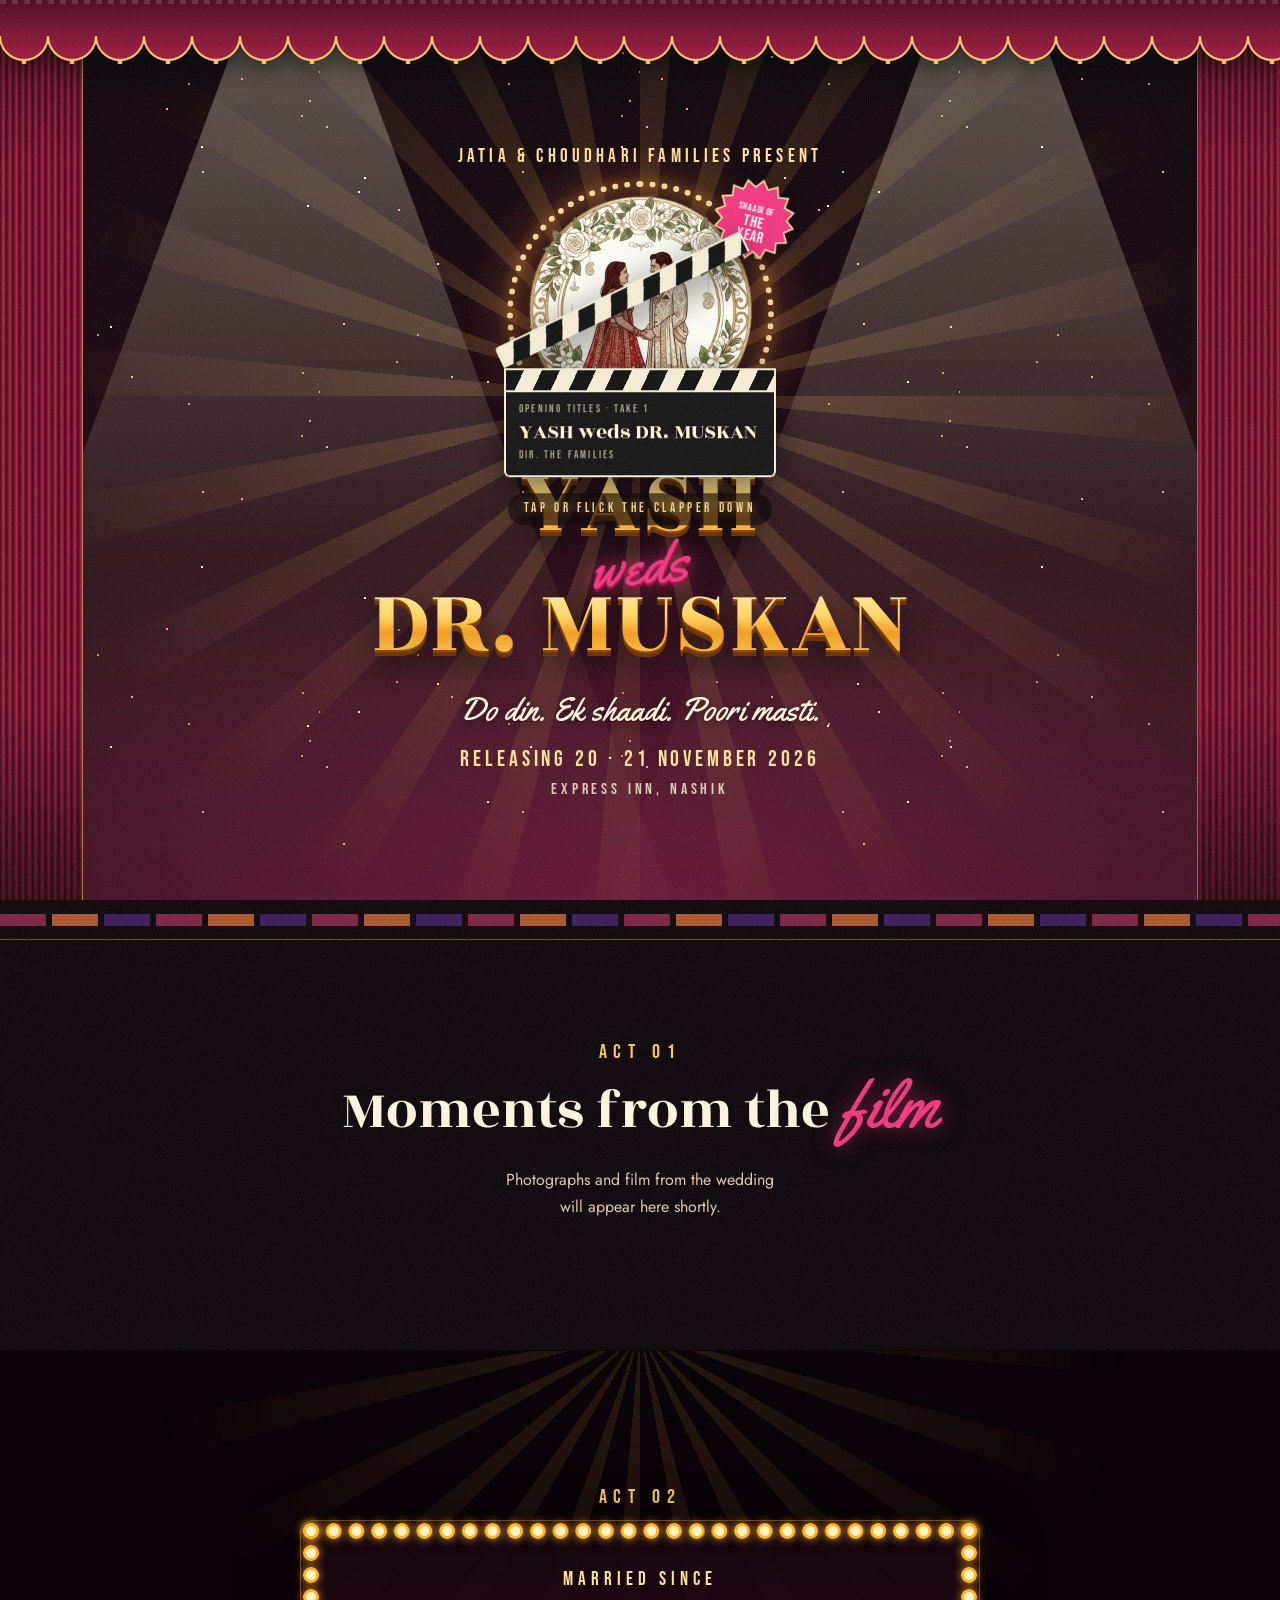
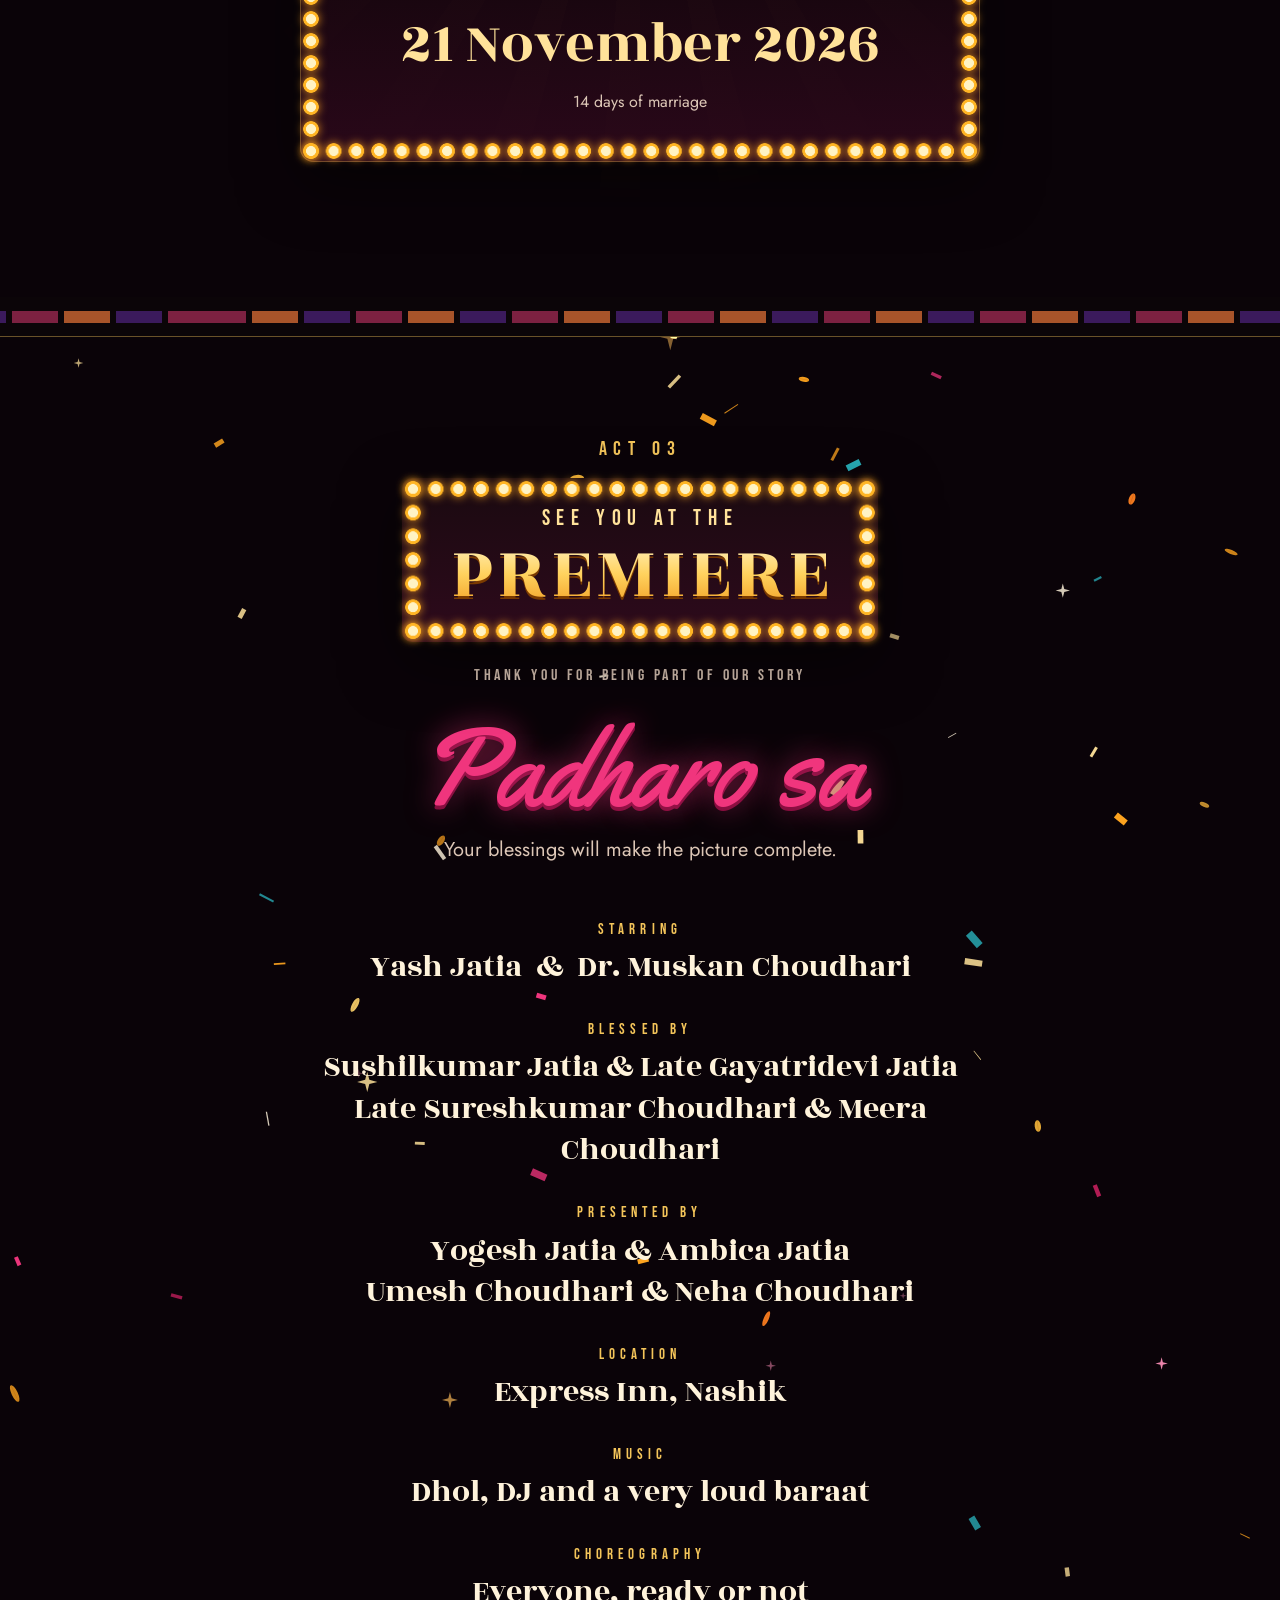
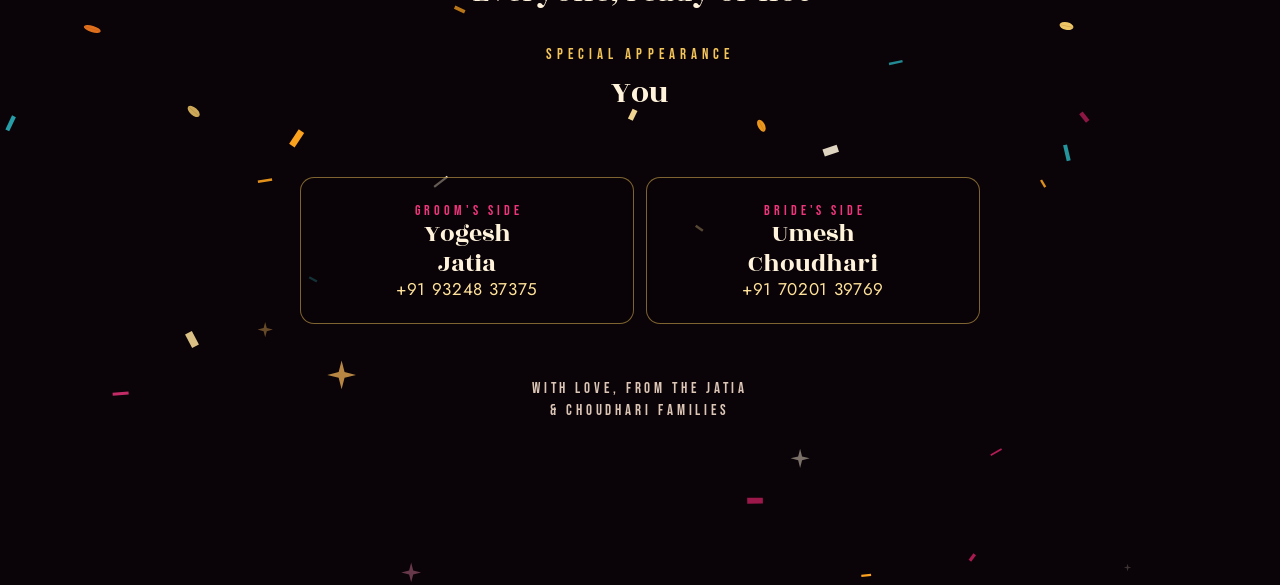
==== v2/index.html @ b1a52bc1 "Day 1 order fix: Bride side Mayara (2:00 PM) now listed before Groom side (2:30 PM) Co-Authored-By: " ====
<!DOCTYPE html>
<html lang="en" class="nojs">
<head>
<meta charset="utf-8">
<meta name="viewport" content="width=device-width, initial-scale=1, viewport-fit=cover">
<title>Yash &amp; Dr. Muskan · 20–21 November 2026</title>
<meta name="description" content="Yash weds Dr. Muskan. 20 and 21 November 2026, Express Inn, Nashik.">
<meta name="robots" content="noindex">
<meta name="theme-color" content="#0A0308">
<script>document.documentElement.className='js';</script>
<link rel="preconnect" href="https://fonts.googleapis.com">
<link rel="preconnect" href="https://fonts.gstatic.com" crossorigin>
<link href="https://fonts.googleapis.com/css2?family=Rozha+One&family=Bebas+Neue&family=Yatra+One&family=Yellowtail&family=Jost:wght@300;400;500&display=swap" rel="stylesheet">
<style>
*{box-sizing:border-box;-webkit-tap-highlight-color:transparent}
:root{--ink:#0B0407;--velvet:#5A0F25;--velvet2:#8E1637;--rani:#F0357D;--mari:#FFA51F;--gold:#F4C55A;--gold2:#FFE29A;--ivory:#FFF3DB;--muted:#DCC6B6;--p:1;--gw:min(80vw,42svh,430px)}
html{background:#0A0308}
body{margin:0;background:transparent;color:var(--ivory);font-family:'Jost',sans-serif;font-weight:400;line-height:1.5;overflow-x:hidden;overflow-x:clip;-webkit-font-smoothing:antialiased;font-variant-numeric:lining-nums}
h1,h2,p{margin:0}
#sky{position:fixed;inset:0;z-index:-3;background:linear-gradient(180deg,#0A0308,#2B0716)}
#stars{position:fixed;inset:0;z-index:-2;overflow:hidden;pointer-events:none}
#stars .sl{position:absolute;left:0;right:0;top:-25%;height:150%;animation:tw 5s ease-in-out infinite alternate}
#stars .s2{animation-duration:7s;animation-delay:-2s}#stars .s3{animation-duration:9s;animation-delay:-4s}
@keyframes tw{from{opacity:.25}to{opacity:.9}}
#stars .s1{background-image:radial-gradient(1.4px 1.4px at 303px 278px,#FFC26B 50%,transparent 52%),radial-gradient(1.4px 1.4px at 189px 309px,#FFC26B 50%,transparent 52%),radial-gradient(1.4px 1.4px at 320px 297px,#FFF3DB 50%,transparent 52%),radial-gradient(1.4px 1.4px at 310px 6px,#FFE29A 50%,transparent 52%),radial-gradient(1.4px 1.4px at 132px 282px,#FFF3DB 50%,transparent 52%),radial-gradient(1.4px 1.4px at 98px 240px,#FFC26B 50%,transparent 52%),radial-gradient(1.4px 1.4px at 203px 77px,#FFF3DB 50%,transparent 52%),radial-gradient(1.4px 1.4px at 77px 267px,#FFC26B 50%,transparent 52%),radial-gradient(1.4px 1.4px at 7px 32px,#FFF3DB 50%,transparent 52%),radial-gradient(1.4px 1.4px at 302px 21px,#FFC26B 50%,transparent 52%);background-size:320px 320px}
#stars .s2{background-image:radial-gradient(2.0px 2.0px at 399px 15px,#FF8FB8 50%,transparent 52%),radial-gradient(2.0px 2.0px at 242px 304px,#FF8FB8 50%,transparent 52%),radial-gradient(2.0px 2.0px at 365px 403px,#FFF3DB 50%,transparent 52%),radial-gradient(2.0px 2.0px at 202px 372px,#FFF3DB 50%,transparent 52%),radial-gradient(2.0px 2.0px at 68px 187px,#FFF3DB 50%,transparent 52%),radial-gradient(2.0px 2.0px at 18px 69px,#FFE29A 50%,transparent 52%),radial-gradient(2.0px 2.0px at 111px 132px,#FFF3DB 50%,transparent 52%);background-size:420px 420px}
#stars .s3{background-image:radial-gradient(2.8px 2.8px at 308px 431px,#FFF3DB 50%,transparent 52%),radial-gradient(2.8px 2.8px at 359px 417px,#FFF3DB 50%,transparent 52%),radial-gradient(2.8px 2.8px at 344px 29px,#FFC26B 50%,transparent 52%),radial-gradient(2.8px 2.8px at 167px 334px,#FF8FB8 50%,transparent 52%);background-size:520px 520px}
#grain{position:fixed;inset:-50%;z-index:60;pointer-events:none;opacity:.075;mix-blend-mode:screen;background-image:url("data:image/svg+xml,%3Csvg xmlns='http://www.w3.org/2000/svg' width='220' height='220'%3E%3Cfilter id='n'%3E%3CfeTurbulence type='fractalNoise' baseFrequency='.85' numOctaves='2' stitchTiles='stitch'/%3E%3CfeColorMatrix values='0 0 0 0 1  0 0 0 0 1  0 0 0 0 1  0 0 0 .9 0'/%3E%3C/filter%3E%3Crect width='100%25' height='100%25' filter='url%28%23n%29'/%3E%3C/svg%3E");animation:grain .9s steps(6) infinite}
@keyframes grain{0%{transform:translate(0,0)}20%{transform:translate(-4%,3%)}40%{transform:translate(3%,-5%)}60%{transform:translate(-6%,-2%)}80%{transform:translate(5%,4%)}100%{transform:translate(0,0)}}
.scr{font-family:'Yellowtail',cursive;font-weight:400}
.eyebrow{font-family:'Bebas Neue',sans-serif;font-size:18px;letter-spacing:.34em;color:var(--gold);margin:0 0 12px;line-height:1.1}
.h2{font-family:'Rozha One',serif;font-weight:400;font-size:clamp(34px,9.4vw,64px);line-height:1.08;color:var(--ivory);text-wrap:balance}
.h2 em{font-family:'Yellowtail',cursive;font-style:normal;color:var(--rani);font-size:1.18em;line-height:.9;text-shadow:0 0 22px rgba(240,53,125,.5)}
.wrap{max-width:1040px;margin:0 auto;padding:0 22px;position:relative}
.center{text-align:center}
.chapter{position:relative;padding:clamp(80px,13vh,150px) 0;overflow:hidden}
#days{overflow:visible}
.sechead{margin-bottom:clamp(28px,5vh,56px)}
.js .rv{opacity:0;transform:translateY(30px);transition:opacity .9s ease,transform .9s cubic-bezier(.2,.7,.2,1);transition-delay:calc(var(--i,0)*110ms)}
.js .rv.in{opacity:1;transform:none}
/* fixed UI */
#bar{position:fixed;top:0;left:0;right:0;height:4px;z-index:70;background:repeating-linear-gradient(90deg,rgba(255,255,255,.14) 0 6px,transparent 6px 12px)}
#bar i{display:block;height:100%;width:100%;transform-origin:0 50%;transform:scaleX(0);background:linear-gradient(90deg,#F0357D,#FFA51F,#FFE29A);box-shadow:0 0 10px rgba(255,165,31,.8)}
#chap{position:fixed;left:12px;bottom:12px;z-index:65;display:flex;align-items:center;gap:10px;padding:6px 14px 6px 6px;border-radius:99px;background:rgba(11,4,7,.72);border:1px solid rgba(244,197,90,.5);-webkit-backdrop-filter:blur(8px);backdrop-filter:blur(8px);font-family:'Bebas Neue',sans-serif;font-size:15px;letter-spacing:.2em;color:var(--ivory);opacity:0;transform:translateY(10px);transition:opacity .4s,transform .4s;pointer-events:none;max-width:calc(100vw - 24px);cursor:pointer;-webkit-user-select:none;user-select:none;appearance:none;-webkit-appearance:none;border-width:1px}
#chap.on{opacity:1;transform:none;pointer-events:auto}
#chap:focus-visible{outline:2px solid var(--gold2);outline-offset:2px}
#chap b{font-weight:400;font-size:17px;letter-spacing:.06em;min-width:32px;height:28px;padding:0 6px;border-radius:99px;display:grid;place-items:center;background:var(--rani);color:#fff}
#chap i.chch{width:8px;height:8px;border-right:2px solid var(--gold2);border-bottom:2px solid var(--gold2);transform:rotate(-135deg);transition:transform .25s ease;flex:none;margin-left:2px}
#chap.open i.chch{transform:rotate(45deg)}
#chapMenu{position:fixed;left:12px;bottom:58px;z-index:66;list-style:none;margin:0;padding:6px;border-radius:16px;background:rgba(11,4,7,.9);border:1px solid rgba(244,197,90,.5);-webkit-backdrop-filter:blur(10px);backdrop-filter:blur(10px);display:flex;flex-direction:column;gap:1px;opacity:0;transform:translateY(8px) scale(.97);transform-origin:0 100%;pointer-events:none;transition:opacity .2s ease,transform .2s ease;max-height:min(58vh,420px);overflow-y:auto;box-shadow:0 14px 32px rgba(0,0,0,.5);max-width:calc(100vw - 24px)}
#chapMenu.open{opacity:1;transform:none;pointer-events:auto}
#chapMenu button{all:unset;display:flex;align-items:baseline;gap:10px;padding:10px 14px;border-radius:10px;font-family:'Bebas Neue',sans-serif;letter-spacing:.14em;font-size:14px;color:var(--ivory);cursor:pointer;white-space:nowrap;-webkit-user-select:none;user-select:none}
#chapMenu button:hover,#chapMenu button:focus-visible{background:rgba(244,197,90,.16)}
#chapMenu button b{color:var(--gold2);font-weight:400;min-width:22px;font-size:13px;letter-spacing:.04em}
#chapMenu button[aria-current="true"]{background:rgba(240,53,125,.2)}
#chapMenu button[aria-current="true"] b{color:#fff}
#mbtn{display:none;position:fixed;right:12px;bottom:12px;z-index:65;width:44px;height:44px;border-radius:50%;border:1px solid var(--gold);background:rgba(11,4,7,.75);color:var(--gold2);font-size:20px;cursor:pointer}
#mbtn.on{display:block}

/* marquee bulbs */
.marq{position:relative}
.marq::before,.marq::after{content:"";position:absolute;pointer-events:none;filter:drop-shadow(0 0 5px rgba(255,165,31,.9))}
.marq::before{inset:0;background:radial-gradient(circle,#FFF3C4 0 30%,#FFB524 34% 48%,transparent 52%) 0 0/22px 22px space no-repeat,radial-gradient(circle,#FFF3C4 0 30%,#FFB524 34% 48%,transparent 52%) 0 100%/22px 22px space no-repeat;animation:bulb 1.3s steps(1) infinite}
.marq::after{inset:0;background:radial-gradient(circle,#FFF3C4 0 30%,#FFB524 34% 48%,transparent 52%) 0 0/22px 22px no-repeat space,radial-gradient(circle,#FFF3C4 0 30%,#FFB524 34% 48%,transparent 52%) 100% 0/22px 22px no-repeat space;animation:bulb 1.3s steps(1) infinite -.65s}
@keyframes bulb{0%{opacity:1}50%{opacity:.35}100%{opacity:1}}

/* ---------- HERO ---------- */
#hero{position:relative;height:100vh;height:100svh;min-height:640px;overflow:hidden;isolation:isolate;background:radial-gradient(120% 70% at 50% 100%,rgba(240,53,125,.28),transparent 60%)}
.js #hero:not(.hero-open){-webkit-user-select:none;user-select:none}
.hl{position:absolute;pointer-events:none;will-change:translate}
.rays{position:absolute;left:50%;top:44%;width:150vmax;height:150vmax;margin:-75vmax 0 0 -75vmax;background:repeating-conic-gradient(from 0deg,rgba(255,196,80,.20) 0 5deg,transparent 5deg 15deg);-webkit-mask-image:radial-gradient(closest-side,#000 6%,transparent 62%);mask-image:radial-gradient(closest-side,#000 6%,transparent 62%);animation:spin 120s linear infinite}
@keyframes spin{to{rotate:360deg}}
.spot{top:-6%;height:112%;width:62vmax;transform-origin:50% 0;background:linear-gradient(rgba(255,244,214,.5),rgba(255,214,150,.1) 60%,transparent);clip-path:polygon(47% 0,53% 0,100% 100%,0 100%);mix-blend-mode:screen;filter:blur(4px);opacity:0;animation:fadein 2s 1.2s forwards}
.sp1{left:-8vmax;animation:fadein 2s 1.2s forwards,sweep1 9s ease-in-out 1.2s infinite alternate}
.sp2{right:-8vmax;animation:fadein 2s 1.4s forwards,sweep2 11s ease-in-out 1.2s infinite alternate}
@keyframes sweep1{from{rotate:-18deg}to{rotate:8deg}}
@keyframes sweep2{from{rotate:18deg}to{rotate:-8deg}}
@keyframes fadein{from{opacity:0}to{opacity:.7}}
#pc{left:0;top:0;width:100%;height:100%}
.cur{position:absolute;top:0;bottom:0;width:50%;z-index:3;pointer-events:none;background:linear-gradient(180deg,rgba(0,0,0,.42),transparent 18%,transparent 78%,rgba(0,0,0,.55)),repeating-linear-gradient(90deg,#3c0716 0,#7a112e 15px,#b32149 26px,#7a112e 37px,#3c0716 50px)}
.cl{left:0;transform-origin:0 50%;animation:cgl 1.5s .05s cubic-bezier(.75,0,.25,1) forwards;animation-play-state:paused}
.cr{right:0;transform-origin:100% 50%;animation:cgl 1.5s .05s cubic-bezier(.75,0,.25,1) forwards;animation-play-state:paused}
.hero-open .cl,.hero-open .cr,.nojs .cl,.nojs .cr{animation-play-state:running}
@keyframes cgl{to{transform:scaleX(.13)}}
.cl::after,.cr::after{content:"";position:absolute;top:0;bottom:0;width:6px;background:linear-gradient(90deg,#F4C55A,#B98A32)}
.cl::after{right:0}.cr::after{left:0}
.valance{position:absolute;left:0;right:0;top:0;height:64px;z-index:5;pointer-events:none;background:url("data:image/svg+xml,%3Csvg xmlns='http://www.w3.org/2000/svg' width='48' height='64' viewBox='0 0 48 64'%3E%3Cdefs%3E%3ClinearGradient id='g' x1='0' y1='0' x2='0' y2='1'%3E%3Cstop offset='0' stop-color='%234a0a1c'/%3E%3Cstop offset='1' stop-color='%23a01a40'/%3E%3C/linearGradient%3E%3C/defs%3E%3Cpath d='M0 0H48V36A24 24 0 0 1 0 36Z' fill='url%28%23g%29'/%3E%3Cpath d='M0 36A24 24 0 0 0 48 36' fill='none' stroke='%23F4C55A' stroke-width='2.2'/%3E%3Ccircle cx='24' cy='62' r='2.4' fill='%23F4C55A'/%3E%3C/svg%3E") repeat-x 0 0/48px 64px;filter:drop-shadow(0 8px 12px rgba(0,0,0,.55))}
/* ---------- CLAPPER OPENER ---------- */
.hop{position:absolute;z-index:8;left:50%;top:50%;width:min(60vw,40svh,272px);transform:translate(-50%,-58%);display:flex;flex-direction:column;align-items:center;text-align:center;cursor:grab;touch-action:none;container-type:inline-size}
.js .hop{opacity:0;visibility:hidden;transition:opacity .5s ease}
.js .hop.on{opacity:1;visibility:visible}
.hero-open .hop{opacity:0!important;visibility:hidden!important;pointer-events:none;transition:opacity .3s ease}
.nojs .hop{display:none}
.hopx{width:100%;transform-origin:50% 100%;filter:drop-shadow(0 10px 18px rgba(0,0,0,.6));will-change:transform}
.hoarm{position:relative;z-index:2;height:8cqw;min-height:19px;background:repeating-linear-gradient(115deg,#f3ead2 0 6cqw,#111 6cqw 12cqw);border:2px solid #f3ead2;border-bottom:0;border-radius:4px 4px 0 0;transform-origin:0 100%;will-change:transform}
.hostick{height:8cqw;min-height:19px;background:repeating-linear-gradient(115deg,#111 0 6cqw,#f3ead2 6cqw 12cqw);border:2px solid #f3ead2;border-bottom:0}
.hocbd{background:#141414;border:2px solid #f3ead2;border-radius:0 0 6px 6px;padding:clamp(11px,4.2cqw,17px) clamp(13px,4.8cqw,19px) clamp(15px,5.6cqw,21px);text-align:left;display:flex;flex-direction:column;gap:clamp(5px,1.6cqw,8px)}
.hocbd i{font:400 clamp(11px,3.6cqw,15px)/1 'Bebas Neue',sans-serif;letter-spacing:.2em;color:#a89f8a;font-style:normal}
.hocbd b{font:400 clamp(22px,7.4cqw,33px)/1.15 'Rozha One',serif;color:#fff5d8}
.hohint{margin-top:16px;align-self:center;padding:6px 16px;border-radius:99px;background:rgba(11,4,7,.65);font-family:'Bebas Neue',sans-serif;font-size:13px;letter-spacing:.28em;color:var(--gold2);text-shadow:0 0 10px rgba(255,190,80,.6);white-space:nowrap;animation:hopulse 1.8s ease-in-out infinite}
@keyframes hopulse{50%{opacity:.62}}
.hflash{position:absolute;inset:0;z-index:9;background:#FFF3DB;opacity:0;pointer-events:none}
.hero-flashing .hflash{animation:hfl .38s ease-out}
@keyframes hfl{0%{opacity:.95}100%{opacity:0}}
.haction{position:absolute;left:0;right:0;top:40%;text-align:center;font:400 clamp(40px,15vw,108px)/1 'Yellowtail',cursive;color:var(--gold2);text-shadow:0 0 26px rgba(255,165,31,.9);z-index:9;opacity:0;pointer-events:none}
.hero-flashing .haction{animation:hact 1s ease-out}
@keyframes hact{0%{opacity:0;transform:scale(.7)}18%{opacity:1;transform:scale(1.05)}70%{opacity:1}100%{opacity:0;transform:scale(1.1)}}
.hero-shake{animation:hshk .4s}
@keyframes hshk{10%,90%{transform:translate(-1px,0)}20%,80%{transform:translate(2px,-1px)}30%,50%,70%{transform:translate(-3px,1px)}40%,60%{transform:translate(3px,-1px)}}
.hcontent{position:absolute;inset:0;z-index:4;display:flex;flex-direction:column;align-items:center;justify-content:center;text-align:center;padding:clamp(92px,13.5svh,128px) 20px clamp(58px,8.5svh,84px);gap:clamp(4px,1svh,12px);will-change:transform,opacity}
.hi{opacity:0;animation:hin 1s var(--d,0s) cubic-bezier(.2,.7,.2,1) both;animation-play-state:paused}
.hero-open .hi,.nojs .hi{animation-play-state:running}
@keyframes hin{from{opacity:0;transform:translateY(20px)}to{opacity:1;transform:none}}
.presents{font-family:'Bebas Neue',sans-serif;font-size:clamp(13px,3.5vw,19px);letter-spacing:.22em;color:var(--gold2);text-wrap:balance;max-width:24em}
.art{position:relative;width:min(56vw,27svh,330px);aspect-ratio:1;flex:none;margin:clamp(6px,1.4svh,14px) 0}
.art.pop{animation:popin 1.2s var(--d) cubic-bezier(.2,1.5,.4,1) both;animation-play-state:paused}
.hero-open .art.pop,.nojs .art.pop{animation-play-state:running}
@keyframes popin{from{opacity:0;transform:scale(.5) rotate(-8deg)}to{opacity:1;transform:none}}
.art img{position:relative;width:100%;height:100%;display:block;z-index:2;filter:drop-shadow(0 12px 20px rgba(0,0,0,.5))}
.art .halo{position:absolute;inset:-22%;border-radius:50%;background:radial-gradient(closest-side,rgba(255,196,80,.65),rgba(255,120,60,.22) 62%,transparent);animation:pulse 3.6s ease-in-out infinite alternate}
.art .ring{position:absolute;inset:-5%;border-radius:50%;border:6px dotted var(--gold2);filter:drop-shadow(0 0 6px #FFA51F);z-index:1;animation:spin 60s linear infinite,bulb 1.3s steps(1) infinite}
@keyframes pulse{from{opacity:.6;transform:scale(.92)}to{opacity:1;transform:scale(1.06)}}
.stk{position:absolute;z-index:3;right:-14%;top:-6%;width:34%;min-width:66px;transform:rotate(14deg);animation:wob 3.2s ease-in-out infinite alternate;filter:drop-shadow(0 4px 8px rgba(0,0,0,.5))}
.stt{font-family:'Bebas Neue',sans-serif;fill:#fff;letter-spacing:.06em}.stt.s{font-size:12px}.stt.b{font-size:19px}
@keyframes wob{from{transform:rotate(9deg) scale(1)}to{transform:rotate(19deg) scale(1.07)}}
.title{display:flex;flex-direction:column;align-items:center;font-weight:400;line-height:1;margin:0}
.t{font-family:'Rozha One',serif;text-transform:uppercase;font-size:clamp(46px,min(17.4vw,10.4svh),140px);line-height:.98;letter-spacing:.02em;background:linear-gradient(180deg,#FFF6CE 0%,#FFD25E 42%,#F09A1E 60%,#FFD86B 100%);-webkit-background-clip:text;background-clip:text;color:transparent;-webkit-text-fill-color:transparent;filter:drop-shadow(0 2px 0 #8a4300) drop-shadow(0 4px 0 #6a3000) drop-shadow(0 10px 14px rgba(0,0,0,.65));opacity:0;animation:tpop .9s var(--d) cubic-bezier(.2,1.4,.4,1) both;animation-play-state:paused;padding:0 .06em}
.hero-open .t,.nojs .t{animation-play-state:running}
@keyframes tpop{from{opacity:0;transform:translateY(40px) scale(.85)}to{opacity:1;transform:none}}
.weds{font-family:'Yellowtail',cursive;font-size:clamp(32px,min(10.6vw,6.4svh),84px);line-height:.9;color:var(--rani);margin:-.18em 0 -.22em;transform:rotate(-5deg);text-shadow:0 0 18px rgba(240,53,125,.7),0 3px 0 #7d0b3a;opacity:0;animation:wpop .8s var(--d) cubic-bezier(.2,1.4,.4,1) both;animation-play-state:paused;position:relative;z-index:2}
.hero-open .weds,.nojs .weds{animation-play-state:running}
@keyframes wpop{from{opacity:0;transform:rotate(-14deg) scale(.4)}to{opacity:1;transform:rotate(-5deg)}}
.tagline{font-family:'Yellowtail',cursive;font-size:clamp(20px,min(5.6vw,3.6svh),32px);color:var(--ivory);text-shadow:0 2px 10px rgba(0,0,0,.6);margin-top:clamp(2px,.8svh,8px)}
.release{display:flex;flex-direction:column;gap:2px;font-family:'Bebas Neue',sans-serif;letter-spacing:.24em}
.release b{font-weight:400;font-size:clamp(15px,4.2vw,22px);color:var(--gold2)}.release span{font-size:clamp(13px,3.4vw,16px);color:var(--muted)}
.chip{padding:7px 20px;border-radius:99px;border:1px solid rgba(255,226,154,.7);background:linear-gradient(90deg,rgba(240,53,125,.85),rgba(190,30,90,.85));font-family:'Bebas Neue',sans-serif;font-size:16px;letter-spacing:.24em;color:#fff;box-shadow:0 0 22px rgba(240,53,125,.5)}
.chip:empty{display:none}
.cue{position:absolute;left:50%;bottom:max(1.4svh,env(safe-area-inset-bottom));z-index:6;display:flex;flex-direction:column;align-items:center;gap:1px;color:var(--gold2);text-decoration:none;font-family:'Bebas Neue',sans-serif;font-size:14px;line-height:1;letter-spacing:.42em;padding:6px 14px 4px;margin-left:0;transform:translateX(-50%);text-shadow:0 0 12px rgba(255,190,80,.55)}
.cue span{padding-left:.42em}
.cue i{display:block;width:11px;height:11px;border-right:2px solid var(--gold2);border-bottom:2px solid var(--gold2);transform:rotate(45deg);margin-top:-1px;animation:cue 1.6s ease-in-out infinite}
.js .cue{opacity:0;visibility:hidden;transition:opacity .9s ease,visibility 0s .9s}
.js .cue.on{opacity:1;visibility:visible;transition:opacity .9s ease}
.js .cue.gone{opacity:0;visibility:hidden;pointer-events:none;transition:opacity .4s ease,visibility 0s .4s}
@keyframes cue{0%,100%{transform:translateY(0) rotate(45deg);opacity:.55}50%{transform:translateY(6px) rotate(45deg);opacity:1}}

/* ---------- pinned scenes ---------- */
.pin{position:relative;height:var(--h,300vh)}
.stick{position:sticky;top:0;height:100vh;height:100svh;overflow:hidden}
.rv0{opacity:clamp(0,calc((var(--p) - var(--a,.4)) * 8),1);transform:translateY(calc((1 - clamp(0,calc((var(--p) - var(--a,.4)) * 8),1)) * 20px))}
/* film leader */
.leader{position:absolute;inset:0;z-index:6;display:flex;flex-direction:column;align-items:center;justify-content:center;gap:16px;background:radial-gradient(circle at 50% 45%,#2a2a2a,#0c0c0c 75%);opacity:clamp(0,calc((.5 - var(--p)) * 12),1);pointer-events:none;visibility:visible}
.ldc{position:relative;width:min(70vw,42svh,420px);aspect-ratio:1;border-radius:50%;border:4px solid #e9e4d6;display:grid;place-items:center;box-shadow:inset 0 0 0 14px #141414,inset 0 0 0 16px #e9e4d6,0 0 60px rgba(255,255,255,.08);overflow:hidden}
.ldc .sweep{position:absolute;inset:0;background:conic-gradient(from calc(var(--p) * 1080deg),rgba(255,255,255,.34) 0 90deg,transparent 90deg);border-radius:50%}
.ldc .xh,.ldc .xv{position:absolute;background:#e9e4d6;opacity:.85}
.ldc .xh{left:0;right:0;top:50%;height:2px;margin-top:-1px}.ldc .xv{top:0;bottom:0;left:50%;width:2px;margin-left:-1px}
.ldc b{position:relative;z-index:2;font-family:'Rozha One',serif;font-weight:400;font-size:calc(min(70vw,42svh,420px)*.5);line-height:1;color:#f4efe2;text-shadow:0 0 30px rgba(255,255,255,.35);mix-blend-mode:normal}
.ldl{font-family:'Bebas Neue',sans-serif;font-size:17px;letter-spacing:.3em;color:#bdb7a6}
.ldk{font-family:'Bebas Neue',sans-serif;font-size:15px;letter-spacing:.34em;color:var(--gold2);animation:blink 1.6s ease-in-out infinite}
@keyframes blink{50%{opacity:.35}}
.flash{position:absolute;inset:0;z-index:7;background:#fff8e6;pointer-events:none;opacity:min(clamp(0,calc((var(--p) - .36) * 20),1),clamp(0,calc((.52 - var(--p)) * 9),1))}
/* invitation */
.inv{position:relative;height:100%;display:flex;flex-direction:column;align-items:center;justify-content:center;gap:clamp(12px,2.4svh,26px);padding:2svh 20px calc(2svh + 80px);transform:scale(calc(.94 + clamp(0,calc((var(--p) - .46) * 3),1)*.06));opacity:clamp(0,calc((var(--p) - .44) * 10),1)}
.inv-t{text-align:center}.inv-t .eyebrow{margin-bottom:0}
.inv-t .big{font-size:clamp(34px,9.6vw,58px);color:var(--gold2);line-height:1.1;text-shadow:0 0 24px rgba(244,197,90,.4)}
.screen{width:var(--gw);aspect-ratio:1/1.02;padding:22px;flex:none}
.scr-in{position:relative;width:100%;height:100%;border-radius:8px;background:radial-gradient(90% 90% at 50% 45%,#FFFBEF,#F6E3B8 75%,#E8C983);box-shadow:inset 0 0 0 2px #F4C55A,inset 0 0 40px rgba(140,80,20,.25),0 0 60px rgba(255,165,31,.35);display:grid;place-items:center;overflow:hidden}
.scr-in img{width:100%;height:100%;object-fit:cover;display:block;margin:0}
.inv-x{text-align:center;max-width:600px}
.ln1 .fam{display:block;font-family:'Rozha One',serif;font-size:clamp(18px,5vw,25px);line-height:1.25;color:var(--ivory)}
.ln1 .tw{display:block;font-family:'Bebas Neue',sans-serif;font-size:15px;letter-spacing:.34em;color:var(--rani);margin:2px 0}
.ln2{font-size:clamp(13px,3.6vw,16px);color:var(--muted);margin-top:8px}
.ln3{font-size:clamp(44px,12vw,64px);color:var(--gold2);line-height:1.05;margin-top:4px}
.ln4{font-family:'Bebas Neue',sans-serif;font-size:16px;letter-spacing:.26em;color:var(--gold)}
.invhint{display:inline-block;margin-top:10px;padding:4px 14px;border-radius:99px;background:rgba(11,4,7,.5);font-family:'Bebas Neue',sans-serif;font-size:11px;letter-spacing:.28em;color:var(--gold2);text-shadow:0 0 10px rgba(255,190,80,.5)}
@media (min-width:900px){
 .inv{display:grid;grid-template-columns:auto minmax(0,590px);grid-template-areas:"t t" "g x";column-gap:6vw;row-gap:2svh;align-content:center;justify-content:center}
 .inv-t{grid-area:t}.screen{grid-area:g;--gw:min(30vw,44svh)}.inv-x{grid-area:x;align-self:center}
}

/* ---------- release date ---------- */
#now{padding:clamp(90px,15vh,170px) 0}
.rays.big{width:min(220vw,1500px);height:min(220vw,1500px);margin:calc(min(220vw,1500px)/-2) 0 0 calc(min(220vw,1500px)/-2);top:50%;opacity:.55;animation:none;-webkit-mask-image:radial-gradient(closest-side,#000 8%,transparent 66%);mask-image:radial-gradient(closest-side,#000 8%,transparent 66%);pointer-events:none}
.cdbox{max-width:600px;margin:0 auto;padding:clamp(34px,6vw,46px) clamp(26px,5vw,44px);border-radius:14px;background:linear-gradient(180deg,rgba(20,6,12,.82),rgba(50,10,30,.82));box-shadow:0 20px 60px rgba(0,0,0,.5),inset 0 0 0 1px rgba(244,197,90,.3)}
.cdtop{font-family:'Bebas Neue',sans-serif;font-size:clamp(15px,4vw,19px);letter-spacing:.26em;color:var(--gold2);margin-bottom:18px;text-wrap:balance}
.cdg{display:grid;grid-template-columns:repeat(4,minmax(0,1fr));gap:10px}
.cdb{position:relative;padding:16px 2px 10px;border-radius:8px;background:linear-gradient(180deg,#1a0a10 50%,#100609 50%);border:1px solid rgba(244,197,90,.4);overflow:hidden}
.cdb::after{content:"";position:absolute;left:0;right:0;top:50%;height:2px;margin-top:-1px;background:rgba(0,0,0,.75);box-shadow:0 1px 0 rgba(255,226,154,.15)}
.cdb b{display:block;font-family:'Rozha One',serif;font-weight:400;font-size:clamp(32px,9.6vw,60px);line-height:1;color:var(--gold2);font-variant-numeric:lining-nums tabular-nums}
.cdb b.tk{animation:tk .5s cubic-bezier(.2,.8,.2,1)}
@keyframes tk{from{opacity:0;transform:translateY(-38%)}to{opacity:1;transform:none}}
.cdb span{display:block;margin-top:8px;font-family:'Bebas Neue',sans-serif;font-size:13px;letter-spacing:.24em;color:var(--muted)}
.cdnote{margin:26px auto 0;font-size:14px;color:var(--muted);letter-spacing:.04em;max-width:26em;text-wrap:balance}
.cdbig{font-family:'Rozha One',serif;font-size:clamp(34px,9vw,58px);color:var(--gold2);line-height:1.1;text-wrap:balance}
.cdsub{margin-top:12px;color:var(--muted);line-height:1.7;font-size:16px}

/* ---------- reel divider ---------- */
.reel{position:absolute;left:0;right:0;top:0;height:40px;z-index:2;background:linear-gradient(#0b0508,#0b0508) 0 0/100% 100% no-repeat,repeating-linear-gradient(90deg,transparent 0 12px,#eadbb0 12px 22px) 0 5px/100% 7px no-repeat,repeating-linear-gradient(90deg,transparent 0 12px,#eadbb0 12px 22px) 0 calc(100% - 5px)/100% 7px no-repeat;background-color:#0b0508;border-bottom:1px solid rgba(244,197,90,.4)}
.reel::after{content:"";position:absolute;left:0;right:0;top:14px;height:12px;background:repeating-linear-gradient(90deg,#7c2141 0 46px,#0b0508 46px 52px,#a8542a 52px 98px,#0b0508 98px 104px,#3b1a5c 104px 150px,#0b0508 150px 156px);background-position:var(--rx,0px) 0}
#days,#memories,#finale{padding-top:calc(clamp(80px,13vh,150px) + 24px)}

/* ---------- screenplay (days) ---------- */
.day{position:relative;margin:0 auto clamp(56px,9vh,110px);max-width:680px}.day:last-child{margin-bottom:0}
.dayhead{position:sticky;top:0;z-index:5;display:grid;grid-template-columns:auto auto auto;grid-template-areas:"c n t";justify-content:center;align-items:center;column-gap:14px;padding:16px 8px 30px;-webkit-backdrop-filter:blur(8px);backdrop-filter:blur(8px);background:linear-gradient(rgba(14,4,10,.86) 55%,rgba(14,4,10,0));-webkit-mask-image:linear-gradient(#000 62%,transparent);mask-image:linear-gradient(#000 62%,transparent)}
.dayhead .clap{grid-area:c;width:54px}
.dtag{position:absolute;left:8px;top:2px;font-family:'Bebas Neue',sans-serif;font-size:13px;letter-spacing:.3em;color:var(--rani);display:none}
.dnum{grid-area:n;font-family:'Rozha One',serif;font-size:clamp(64px,17vw,96px);line-height:.9;background:linear-gradient(180deg,#FFF6CE,#FFD25E 50%,#F09A1E);-webkit-background-clip:text;background-clip:text;color:transparent;-webkit-text-fill-color:transparent;filter:drop-shadow(0 3px 0 #7a3a00)}
.dtxt{grid-area:t;display:flex;flex-direction:column;gap:2px;text-align:left}
.dtxt b{font-family:'Bebas Neue',sans-serif;font-weight:400;font-size:clamp(24px,6vw,32px);letter-spacing:.14em;color:var(--ivory);line-height:1}
.dtxt em{font-family:'Yellowtail',cursive;font-style:normal;font-size:clamp(22px,5.6vw,28px);color:var(--rani);line-height:1}
.clap{display:block}.clap .arm{transform-box:fill-box;transform-origin:0 100%;transform:rotate(-24deg);transition:transform .35s cubic-bezier(.5,0,.3,1.6)}
.day.in .clap .arm,.clap.snap .arm{transform:rotate(0)}
.tl{list-style:none;margin:0;padding:6px 30px 0 30px;position:relative}
.tl::before{content:"";position:absolute;left:8px;top:0;bottom:0;border-left:4px dotted rgba(244,197,90,.45)}
.tlfill{position:absolute;left:8px;top:0;bottom:0;width:4px;margin-left:-2px;border-radius:3px;background:linear-gradient(#FFE29A,var(--mari));box-shadow:0 0 14px 2px rgba(255,165,31,.7);transform-origin:0 0;transform:scaleY(var(--lp,0))}
.ev{position:relative;display:grid;grid-template-columns:96px minmax(0,1fr);margin:0 0 16px;min-height:88px;background:linear-gradient(90deg,rgba(255,226,154,.16) 0 96px,transparent 96px),rgba(16,5,10,.68);border:1px solid rgba(244,197,90,.28);border-radius:12px;-webkit-mask:radial-gradient(circle 9px at 96px 0,#0000 97%,#000) top/100% 51% no-repeat,radial-gradient(circle 9px at 96px 100%,#0000 97%,#000) bottom/100% 51% no-repeat;mask:radial-gradient(circle 9px at 96px 0,#0000 97%,#000) top/100% 51% no-repeat,radial-gradient(circle 9px at 96px 100%,#0000 97%,#000) bottom/100% 51% no-repeat;transition:opacity .9s ease,transform .9s cubic-bezier(.2,.7,.2,1),background .4s,border-color .4s}
.ev::after{content:"";position:absolute;left:96px;top:9px;bottom:9px;border-left:2px dashed rgba(244,197,90,.35)}
.et{display:flex;flex-direction:column;align-items:center;justify-content:center;gap:2px;padding:12px 6px;font-family:'Bebas Neue',sans-serif;font-size:clamp(22px,5.6vw,27px);letter-spacing:.06em;color:var(--gold2);text-align:center;line-height:1.05;white-space:nowrap}
.et small{font-size:12px;letter-spacing:.22em;color:var(--rani);font-weight:400}
.eb{display:flex;flex-direction:column;justify-content:center;gap:3px;padding:14px 18px 14px 20px;min-width:0}
.en{font-family:'Rozha One',serif;font-size:clamp(21px,5.6vw,29px);line-height:1.12;color:var(--ivory);text-wrap:balance}
.ep{font-family:'Bebas Neue',sans-serif;font-size:15px;letter-spacing:.12em;color:var(--muted);text-wrap:balance}
.tag{display:none;position:absolute;right:10px;top:8px;font-style:normal;font-family:'Bebas Neue',sans-serif;font-size:12px;letter-spacing:.2em;padding:2px 9px;border-radius:99px;background:var(--rani);color:#fff}
.ev.act{background:linear-gradient(90deg,rgba(255,165,31,.4) 0 96px,transparent 96px),rgba(46,10,28,.88);border-color:rgba(255,226,154,.85)}
.ev.past{opacity:.5}.ev.next .tag{display:block}
.js .ev.rv.in.past{opacity:.5}

/* ---------- saat vachan ---------- */
.vglow{position:absolute;left:50%;top:48%;width:150vmax;height:150vmax;margin:-75vmax 0 0 -75vmax;background:radial-gradient(closest-side,rgba(255,165,31,.55),rgba(240,53,125,.22) 42%,transparent 70%);opacity:calc(var(--lit,4)*.17);transition:opacity .4s}
.rays.v{top:48%;opacity:calc(.1 + var(--lit,4)*.12);animation:spin 160s linear infinite}
.vwrap{position:relative;height:100%;display:flex;flex-direction:column;align-items:center;justify-content:space-between;padding:clamp(46px,8svh,80px) 20px clamp(64px,10svh,96px);text-align:center}
.vhead{display:flex;flex-direction:column;align-items:center;gap:6px}
.vhead .clap{width:58px;margin-bottom:4px}.vhead .eyebrow{margin:0}
.vdev{font-family:'Yatra One',serif;font-size:clamp(20px,5vw,26px);color:var(--gold2);line-height:1.2}
.vhint{margin-top:10px;font-family:'Bebas Neue',sans-serif;font-size:13px;letter-spacing:.32em;color:var(--gold2);animation:blink 1.6s ease-in-out infinite;pointer-events:none}
.vstage{position:relative;width:100%;max-width:560px;flex:1;margin:1svh 0}
.vt{position:absolute;left:0;right:0;top:50%;transform:translateY(-44%);opacity:0;transition:opacity .55s ease,transform .8s cubic-bezier(.2,.7,.2,1);pointer-events:none}
.vt.act{opacity:1;transform:translateY(-50%)}
.vroman{font-family:'Bebas Neue',sans-serif;font-size:20px;letter-spacing:.34em;color:var(--rani)}
.vname{font-family:'Rozha One',serif;font-size:clamp(46px,14vw,92px);line-height:1.02;margin:.1em 0 .2em!important;background:linear-gradient(180deg,#FFF6CE,#FFD25E 55%,#F09A1E);-webkit-background-clip:text;background-clip:text;color:transparent;-webkit-text-fill-color:transparent;filter:drop-shadow(0 3px 0 #7a3a00) drop-shadow(0 8px 16px rgba(0,0,0,.5))}
.vline{font-size:clamp(17px,4.6vw,24px);font-weight:300;line-height:1.45;color:var(--ivory);max-width:19em;margin:0 auto!important;text-wrap:balance}
.vt0 .vname{font-size:clamp(38px,11vw,72px)}
.frames{display:flex;justify-content:center;gap:clamp(6px,2.4vw,12px);width:100%;max-width:620px}
.fr{position:relative;flex:1;max-width:82px;aspect-ratio:3/4;border-radius:5px;background:#100609;border:1px solid rgba(244,197,90,.3);display:flex;flex-direction:column;align-items:center;justify-content:center;gap:2px;color:rgba(255,243,219,.45);transition:all .5s cubic-bezier(.2,1.4,.4,1);overflow:hidden}
.fr::before,.fr::after{content:"";position:absolute;left:0;right:0;height:6px;background:repeating-linear-gradient(90deg,transparent 0 3px,rgba(244,197,90,.55) 3px 7px)}
.fr::before{top:4px}.fr::after{bottom:4px}
.fr b{font-family:'Rozha One',serif;font-weight:400;font-size:clamp(22px,6.4vw,32px);line-height:1;margin-top:2px}
.fr span{font-family:'Bebas Neue',sans-serif;font-size:clamp(9px,2.5vw,12px);letter-spacing:.12em;line-height:1}
.fr.on{background:linear-gradient(180deg,#FFE29A,#FFA51F);color:#3a0716;border-color:#FFF3DB;transform:translateY(-6px) scale(1.06);box-shadow:0 0 0 2px rgba(255,226,154,.4),0 0 28px rgba(255,165,31,.75)}
.fr.on::before,.fr.on::after{background:repeating-linear-gradient(90deg,transparent 0 3px,rgba(58,7,22,.5) 3px 7px)}
.vhead .clap.snap .arm{animation:snap .5s cubic-bezier(.5,0,.3,1) both}
@keyframes snap{0%{transform:rotate(-28deg)}55%{transform:rotate(-28deg)}75%{transform:rotate(1deg)}100%{transform:rotate(0)}}

/* ---------- location ---------- */
.route{max-width:520px;margin:0 auto clamp(30px,5vh,52px)}
.route svg{width:100%;overflow:visible;display:block}
.rl{font-family:'Bebas Neue',sans-serif;font-size:14px;letter-spacing:.28em;fill:#FFE29A}
.rk{font-family:'Yellowtail',cursive;font-size:20px;fill:#DCC6B6}
.slate{max-width:560px;margin:0 auto;border-radius:10px;overflow:hidden;background:#111;border:2px solid #f3ead2;box-shadow:0 24px 60px rgba(0,0,0,.5)}
.sl-bar{height:38px;display:flex;background:#111}
.sl-bar i{flex:1;background:repeating-linear-gradient(115deg,#f3ead2 0 24px,#111 24px 48px)}
.sl-bar i+i{background:repeating-linear-gradient(115deg,#111 0 24px,#f3ead2 24px 48px)}
.sl-grid{display:grid;grid-template-columns:1fr 1fr;text-align:left}
.sl-c{padding:16px 18px 18px;border-top:2px solid #f3ead2}
.sl-c:nth-child(3){border-left:2px solid #f3ead2}
.sl-c.w{grid-column:1/-1}
.sl-c span{display:block;font-family:'Bebas Neue',sans-serif;font-size:14px;letter-spacing:.26em;color:#a89f8a;margin-bottom:4px}
.sl-c b{display:block;font-family:'Rozha One',serif;font-weight:400;font-size:clamp(21px,5.6vw,28px);line-height:1.15;color:#fff5d8}
.sl-c.w b{font-size:clamp(32px,9vw,48px)}
.sl-c em{text-wrap:balance;display:block;font-style:normal;margin-top:6px;font-size:15px;color:#cfc6b1;line-height:1.55}
.btns{display:grid;grid-template-columns:repeat(2,minmax(0,1fr));gap:10px;max-width:560px;margin:14px auto 0}
.btn{display:flex;align-items:center;justify-content:center;text-align:center;padding:12px 8px;min-height:52px;border-radius:99px;border:1.5px solid rgba(244,197,90,.7);background:rgba(11,4,7,.35);color:var(--gold2);font-family:'Bebas Neue',sans-serif;font-size:18px;letter-spacing:.14em;text-decoration:none;cursor:pointer;transition:transform .25s,background .25s,box-shadow .25s;text-wrap:balance}
.btn:hover{background:rgba(244,197,90,.16);transform:translateY(-2px)}
.btn.gold{background:linear-gradient(100deg,#FFE29A,#FFB524 60%,#F09A1E);color:#3a0716;border-color:transparent;box-shadow:0 8px 30px rgba(255,165,31,.35)}
.btn.full{width:100%}
.btn:disabled{opacity:.6}
.gt{margin:clamp(34px,6vh,56px) 0 16px}
.tiles{display:grid;grid-template-columns:repeat(2,minmax(0,1fr));gap:12px;max-width:560px;margin:0 auto}
.tile{padding:18px 16px;border-radius:12px;background:rgba(6,24,30,.6);border:1px solid rgba(244,197,90,.28);text-align:center}
.tile b{display:block;font-family:'Rozha One',serif;font-weight:400;font-size:21px;color:var(--gold2);margin-bottom:5px}
.tile span{font-size:14.5px;line-height:1.55;color:var(--muted);text-wrap:balance;display:block}
.tile.wide{grid-column:1/-1}

/* ---------- behind the scenes ---------- */
.mgrid{display:grid;grid-template-columns:repeat(2,minmax(0,1fr));gap:12px;margin-top:26px}
.mgrid:empty{display:none}
.mgrid img{width:100%;height:170px;object-fit:cover;border:6px solid #0b0508;outline:1px solid rgba(244,197,90,.5);border-radius:3px;display:block;cursor:zoom-in}
.mempty{margin:24px auto 0;color:var(--muted);line-height:1.7;font-size:16px;max-width:24em}
.upbox{max-width:480px;margin:28px auto 0;padding:24px 20px;border-radius:14px;background:rgba(11,4,7,.6);border:1px solid rgba(244,197,90,.45);text-align:center}
.upnote{margin:0 0 16px;font-size:15px;color:var(--muted);line-height:1.6}
.fld{width:100%;padding:13px 14px;border:1px solid rgba(244,197,90,.55);border-radius:10px;background:rgba(255,255,255,.06);font:400 16px 'Jost',sans-serif;color:var(--ivory);margin-bottom:10px}
.fld::placeholder{color:#a78fa0}.fld:focus{outline:2px solid var(--gold2);outline-offset:1px}
.upstat{margin:12px 0 0;font-size:14px;color:var(--muted);line-height:1.5}
.upbar{height:3px;background:rgba(255,255,255,.14);border-radius:2px;margin-top:12px;overflow:hidden}
#upFill{height:100%;width:0;background:var(--mari);transition:width .3s ease-out}
#lightbox{position:fixed;inset:0;z-index:100;background:rgba(8,2,5,.95);align-items:center;justify-content:center;padding:16px;cursor:zoom-out}
#lightbox img{max-width:100%;max-height:100%;border-radius:4px}

/* ---------- end credits ---------- */
#finale{padding-bottom:clamp(110px,18vh,190px)}
#pc2{position:absolute;inset:0;width:100%;height:100%;pointer-events:none}
.sign{display:inline-block;padding:30px 44px;margin:6px 0 4px;border-radius:10px;background:linear-gradient(180deg,#1a0a10,#2e0a1c);box-shadow:0 20px 60px rgba(0,0,0,.5)}
.sign p{font-family:'Bebas Neue',sans-serif;letter-spacing:.3em;color:var(--gold2);line-height:1}
.sign .s1{font-size:clamp(16px,4.6vw,22px);margin-bottom:6px}
.sign .s2{font-family:'Rozha One',serif;font-size:clamp(40px,12vw,76px);letter-spacing:.06em;background:linear-gradient(180deg,#FFF6CE,#FFD25E 50%,#F09A1E);-webkit-background-clip:text;background-clip:text;color:transparent;-webkit-text-fill-color:transparent;filter:drop-shadow(0 3px 0 #7a3a00);padding-left:.06em}
.thanks{margin-top:18px;font-family:'Bebas Neue',sans-serif;letter-spacing:.22em;font-size:clamp(13px,3.4vw,16px);color:var(--muted)}
.padharo{font-size:clamp(56px,16vw,110px);line-height:1.1;margin-top:20px;color:var(--rani);text-shadow:0 0 30px rgba(240,53,125,.6),0 4px 0 #7d0b3a}
.finsub{margin-top:6px;font-size:clamp(16px,4.4vw,20px);color:var(--muted);text-wrap:balance;max-width:24em;margin-left:auto;margin-right:auto}
.credits{margin:clamp(34px,6vh,60px) auto 0;max-width:640px;display:flex;flex-direction:column;gap:clamp(20px,3.4vh,30px)}
.crd span{display:block;font-family:'Bebas Neue',sans-serif;font-size:15px;letter-spacing:.34em;color:var(--gold);margin-bottom:6px}
.crd b{display:block;font-family:'Rozha One',serif;font-weight:400;font-size:clamp(20px,5.4vw,28px);line-height:1.3;color:var(--ivory);text-wrap:balance}
.contacts{display:grid;grid-template-columns:repeat(2,minmax(0,1fr));gap:12px;max-width:560px;margin:clamp(40px,7vh,64px) auto 0}
.contact{display:grid;grid-template-rows:auto 2.5em auto;align-items:center;justify-items:center;row-gap:8px;padding:22px 10px 20px;border-radius:14px;text-decoration:none;text-align:center;background:rgba(11,4,7,.62);border:1px solid rgba(244,197,90,.5);color:var(--ivory);transition:transform .3s,box-shadow .3s}
.contact:hover{transform:translateY(-3px);box-shadow:0 12px 40px rgba(255,165,31,.25)}
.contact span{font-family:'Bebas Neue',sans-serif;font-size:14px;letter-spacing:.28em;color:var(--rani);padding-left:.28em}
.contact b{display:flex;align-items:center;justify-content:center;font-family:'Rozha One',serif;font-weight:400;font-size:22px;line-height:1.15}
.contact em{font-style:normal;font-size:15px;color:var(--gold2);letter-spacing:.04em;white-space:nowrap}
.foot{margin:clamp(36px,6vh,56px) auto 0;font-family:'Bebas Neue',sans-serif;font-size:15px;letter-spacing:.26em;color:var(--muted);text-wrap:balance;max-width:26em}

/* ---------- phase switches ---------- */
html[data-phase="before"] #memories{display:none}
html[data-phase="after"] #days,html[data-phase="after"] #vows,html[data-phase="after"] #venue,html[data-phase="after"] #invite{display:none}
@media (min-width:760px){.mgrid{grid-template-columns:repeat(3,minmax(0,1fr))}.mgrid img{height:220px}}
@media (min-width:1000px){
 .h2{font-size:clamp(44px,4.4vw,72px)}
 .slate,.btns,.tiles,.contacts{max-width:680px}.cdbox{max-width:680px}.credits{max-width:720px}.day{max-width:760px}.route{max-width:600px}
 .tile span{font-size:16px}.tile b{font-size:24px}.ln1 .fam{font-size:30px}.ln2{font-size:18px}.ln3{font-size:72px}
 .cr b,.crd b{font-size:32px}.en{font-size:32px}.contact b{font-size:26px}.contact em{font-size:17px}
 .sl-c b{font-size:30px}.sl-c.w b{font-size:54px}.sl-c em{font-size:17px}.btn{font-size:19px}
 .vline{font-size:28px}.eyebrow{font-size:20px}
}
@media (hover:none){.btn:hover,.contact:hover{transform:none}}
@media (max-width:359px){.cdg{gap:6px}.btn{font-size:15px;letter-spacing:.1em}.ev{grid-template-columns:82px minmax(0,1fr)}}

/* ---------- reduced motion / no JS / print ---------- */
@media (prefers-reduced-motion:reduce){
 *,*::before,*::after{animation:none!important;transition:none!important}
 .hi,.t,.weds,.art.pop,.spot{opacity:1!important}
 .js .cue{opacity:1!important;visibility:visible!important}
 .cue i{transform:rotate(45deg)}
 .weds{transform:rotate(-5deg)}
 .cur{transform:scaleX(.13)}
 .pin{height:auto!important}.stick{position:relative;height:auto;min-height:100svh}
 .leader,.flash{display:none}.inv{opacity:1;transform:none}
 .vt{position:relative;top:auto;transform:none;opacity:1;margin-bottom:22px}.vstage{flex:none}
 .fr{background:linear-gradient(180deg,#FFE29A,#FFA51F);color:#3a0716}
 #pc,#pc2,#grain{display:none}
 .clap .arm{transform:none}
 .hop,.hflash,.haction{display:none!important}
}
.nojs .pin{height:auto}.nojs .stick{position:relative;height:auto;min-height:100svh}.nojs .leader,.nojs .flash{display:none}
@media print{#sky,#stars,#grain,#bar,#chap,#chapMenu,#pc,#pc2,.cue,.cur,.valance{display:none}body{background:#fff;color:#000}}

</style>
</head>
<body>
<div id="sky" aria-hidden="true"></div>
<div id="stars" aria-hidden="true"><div class="sl s1"></div><div class="sl s2"></div><div class="sl s3"></div></div>
<div id="grain" aria-hidden="true"></div>
<div id="bar" aria-hidden="true"><i></i></div>
<div id="chap" role="button" tabindex="0" aria-haspopup="true" aria-expanded="false" aria-label="Jump to a different act"><b id="chNum">01</b><span id="chName"></span><i class="chch" aria-hidden="true"></i></div>
<ul id="chapMenu" class="chapmenu" role="menu" aria-hidden="true"></ul>
<button id="mbtn" aria-label="Play background music" aria-pressed="false">&#9834;</button>
<audio id="bgm" loop preload="none"></audio>

<!-- ============ HERO : the curtains part ============ -->
<header id="hero" data-sky="#0A0308,#2B0716">
  <div class="hl rays" data-speed="0.28"></div>
  <div class="hl spot sp1"></div><div class="hl spot sp2"></div>
  <canvas id="pc" class="hl" aria-hidden="true"></canvas>
  <div class="cur cl"></div><div class="cur cr"></div>
  <div class="valance"></div>
  <div class="hop" id="hop" role="button" tabindex="0" aria-label="Tap the clapperboard, or flick its arm down, to open the curtains">
    <div class="hopx" id="hopx">
      <div class="hoarm" id="hoarm"></div>
      <div class="hostick"></div>
      <div class="hocbd"><i>OPENING TITLES &middot; TAKE 1</i><b>YASH weds DR. MUSKAN</b><i>DIR. THE FAMILIES</i></div>
    </div>
    <p class="hohint" id="hohint">TAP OR FLICK THE CLAPPER DOWN</p>
  </div>
  <div class="hflash" id="hflash" aria-hidden="true"></div>
  <div class="haction" id="haction" aria-hidden="true">Action!</div>
  <div class="hcontent" id="hcontent">
    <p class="presents hi" style="--d:1.3s">JATIA &amp; CHOUDHARI FAMILIES PRESENT</p>
    <div class="art hi pop" data-depth="10" style="--d:1.5s">
      <i class="ring"></i><i class="halo"></i>
      <img alt="Illustration of Yash and Dr. Muskan holding hands, framed by white roses and jasmine" src="[data-uri]">
      <svg class="stk" viewBox="0 0 100 100" aria-hidden="true"><polygon points="98.0,50.0 88.3,57.6 94.3,68.4 82.4,71.7 83.9,83.9 71.7,82.4 68.4,94.3 57.6,88.3 50.0,98.0 42.4,88.3 31.6,94.3 28.3,82.4 16.1,83.9 17.6,71.7 5.7,68.4 11.7,57.6 2.0,50.0 11.7,42.4 5.7,31.6 17.6,28.3 16.1,16.1 28.3,17.6 31.6,5.7 42.4,11.7 50.0,2.0 57.6,11.7 68.4,5.7 71.7,17.6 83.9,16.1 82.4,28.3 94.3,31.6 88.3,42.4" fill="#F0357D" stroke="#FFE29A" stroke-width="2"/>
<text x="50" y="41" text-anchor="middle" class="stt s">SHAADI OF</text><text x="50" y="59" text-anchor="middle" class="stt b">THE</text><text x="50" y="76" text-anchor="middle" class="stt b">YEAR</text></svg>
    </div>
    <h1 class="title" aria-label="Yash weds Dr. Muskan">
      <span class="t t1" style="--d:1.95s">Yash</span>
      <span class="weds" style="--d:2.3s">weds</span>
      <span class="t t2" style="--d:2.45s">Dr. Muskan</span>
    </h1>
    <p class="tagline hi" style="--d:2.9s">Do din. Ek shaadi. Poori masti.</p>
    <p class="release hi" style="--d:3.1s"><b>RELEASING 20 &middot; 21 NOVEMBER 2026</b><span>EXPRESS INN, NASHIK</span></p>
  </div>
  <a class="cue" id="cue" href="#invite" aria-label="Scroll down to begin"><span>SCROLL</span><i></i></a>
</header>

<!-- ============ 01 PRESENTING : film leader then the invitation ============ -->
<section id="invite" class="pin" data-chapter="Presenting" data-sky="#050203,#1C0710" style="--h:290vh">
  <div class="stick">
    <div class="inv">
      <div class="inv-t"><p class="eyebrow chn">ACT 01</p><h2 class="scr big">Presenting a love story</h2></div>
      <div class="screen marq">
        <div class="scr-in"><img alt="Illustration of Yash and Dr. Muskan dancing" src="[data-uri]"></div>
      </div>
      <div class="inv-x">
        <p class="rv0 ln1" style="--a:.5"><span class="fam">Yogesh Jatia &amp; Ambica Jatia</span><span class="tw">WITH</span><span class="fam">Umesh Choudhari &amp; Neha Choudhari</span></p>
        <p class="rv0 ln2" style="--a:.6">joyfully invite you to bless the wedding of their children</p>
        <p class="rv0 ln3 scr" style="--a:.7">Yash &amp; Dr. Muskan</p>
        <p class="rv0 ln4" style="--a:.8">20 &amp; 21 NOVEMBER 2026 &nbsp;&middot;&nbsp; NASHIK</p>
        <p class="rv0 invhint" style="--a:.5" aria-hidden="true">SCROLL TO ROLL THE FILM</p>
      </div>
    </div>
    <div class="leader" aria-hidden="true">
      <div class="ldc"><i class="sweep"></i><i class="xh"></i><i class="xv"></i><b id="ldNum">3</b></div>
      <p class="ldl">REEL 01 &nbsp;&middot;&nbsp; YASH WEDS DR. MUSKAN</p>
      <p class="ldk">SCROLL TO ROLL THE FILM</p>
    </div>
    <div class="flash" aria-hidden="true"></div>
  </div>
</section>

<!-- ============ 02 RELEASE DATE ============ -->
<section id="now" class="chapter" data-chapter="Release Date" data-sky="#2A0620,#6B0F3F">
  <div class="rays big" data-par="-0.2" data-rot="0.05" aria-hidden="true"></div>
  <div class="wrap center">
    <p class="eyebrow chn rv">ACT 02</p>
    <div class="cdbox marq rv">
      <p class="cdtop" id="cdLabel">COMING SOON &nbsp;&middot;&nbsp; THE PREMIERE BEGINS IN</p>
      <div id="cdGrid" class="cdg">
        <div class="cdb"><b id="c-d">--</b><span>DAYS</span></div>
        <div class="cdb"><b id="c-h">--</b><span>HOURS</span></div>
        <div class="cdb"><b id="c-m">--</b><span>MINUTES</span></div>
        <div class="cdb"><b id="c-s">--</b><span>SECONDS</span></div>
      </div>
      <div id="cdGrid2" style="display:none">
        <p id="cdBig" class="cdbig"></p>
        <p id="cdSub" class="cdsub"></p>
      </div>
    </div>
    <p class="rv cdnote" id="cdNote">Premiere: Friday 20 November, from 12 noon &middot; Express Inn, Nashik</p>
  </div>
</section>

<!-- ============ 03 THE SCREENPLAY ============ -->
<section id="days" class="chapter" data-chapter="The Screenplay" data-sky="#2E0A36,#9B1B4A">
  <i class="reel" aria-hidden="true"></i>
  <div class="wrap">
    <div class="sechead center">
      <p class="eyebrow chn rv">ACT 03</p>
      <h2 class="h2 rv">Two days. <em>One</em> wedding.</h2>
    </div>
    <div class="day night" id="d1">
<div class="dayhead"><svg class="clap" viewBox="0 0 72 62" aria-hidden="true"><g class="arm"><rect x="2" y="2" width="68" height="14" rx="2" fill="#161016" stroke="#F4C55A" stroke-width="1.4"/><g transform="translate(0,1)" clip-path="url(#cpd1)"><path d="M6 2 l10 0 l-8 12 l-10 0Z" fill="#fff"/><path d="M20 2 l10 0 l-8 12 l-10 0Z" fill="#161016"/><path d="M34 2 l10 0 l-8 12 l-10 0Z" fill="#fff"/><path d="M48 2 l10 0 l-8 12 l-10 0Z" fill="#161016"/><path d="M62 2 l10 0 l-8 12 l-10 0Z" fill="#fff"/><path d="M76 2 l10 0 l-8 12 l-10 0Z" fill="#161016"/></g></g>
<defs><clipPath id="cpd1"><rect x="3" y="2" width="66" height="12"/></clipPath></defs>
<rect x="2" y="20" width="68" height="40" rx="2" fill="#161016" stroke="#F4C55A" stroke-width="1.4"/><g stroke="#F4C55A" stroke-width=".9" opacity=".7"><path d="M2 32H70M2 44H70M26 20V60M48 20V60"/></g>
<rect x="2" y="16" width="68" height="4" fill="#F4C55A"/></svg><span class="dtag">DAY 1</span><span class="dnum">20</span><span class="dtxt"><b>Friday</b><em>The build-up</em></span></div>
<ol class="tl"><i class="tlfill"></i><li class="ev rv" data-t="2026-11-20T13:00:00+05:30" style="--i:1"><span class="et"><small>SCENE 01</small>1:00 PM</span><span class="eb"><span class="en">Lunch</span><span class="ep">Grandeur Hall</span></span><i class="tag">NEXT UP</i></li><li class="ev rv" data-t="2026-11-20T14:00:00+05:30" style="--i:2"><span class="et"><small>SCENE 02</small>2:00 PM</span><span class="eb"><span class="en">Mayara</span><span class="ep">Bride side &middot; Grandeur Hall</span></span><i class="tag">NEXT UP</i></li><li class="ev rv" data-t="2026-11-20T14:30:00+05:30" style="--i:0"><span class="et"><small>SCENE 03</small>2:30 PM</span><span class="eb"><span class="en">Mayara</span><span class="ep">Groom side &middot; Express Royal</span></span><i class="tag">NEXT UP</i></li><li class="ev rv" data-t="2026-11-20T18:00:00+05:30" style="--i:1"><span class="et"><small>SCENE 04</small>6:00 PM</span><span class="eb"><span class="en">Tilak</span><span class="ep">Lawn</span></span><i class="tag">NEXT UP</i></li><li class="ev rv" data-t="2026-11-20T19:00:00+05:30" style="--i:2"><span class="et"><small>SCENE 05</small>7:00 PM</span><span class="eb"><span class="en">Ring ceremony &amp; Sangeet</span><span class="ep">Lawn</span></span><i class="tag">NEXT UP</i></li><li class="ev rv" data-t="2026-11-20T23:00:00+05:30" style="--i:0"><span class="et"><small>SCENE 06</small>11:00 PM</span><span class="eb"><span class="en">After party</span><span class="ep">Express Royal</span></span><i class="tag">NEXT UP</i></li></ol></div>
<div class="day day" id="d2">
<div class="dayhead"><svg class="clap" viewBox="0 0 72 62" aria-hidden="true"><g class="arm"><rect x="2" y="2" width="68" height="14" rx="2" fill="#161016" stroke="#F4C55A" stroke-width="1.4"/><g transform="translate(0,1)" clip-path="url(#cpd2)"><path d="M6 2 l10 0 l-8 12 l-10 0Z" fill="#fff"/><path d="M20 2 l10 0 l-8 12 l-10 0Z" fill="#161016"/><path d="M34 2 l10 0 l-8 12 l-10 0Z" fill="#fff"/><path d="M48 2 l10 0 l-8 12 l-10 0Z" fill="#161016"/><path d="M62 2 l10 0 l-8 12 l-10 0Z" fill="#fff"/><path d="M76 2 l10 0 l-8 12 l-10 0Z" fill="#161016"/></g></g>
<defs><clipPath id="cpd2"><rect x="3" y="2" width="66" height="12"/></clipPath></defs>
<rect x="2" y="20" width="68" height="40" rx="2" fill="#161016" stroke="#F4C55A" stroke-width="1.4"/><g stroke="#F4C55A" stroke-width=".9" opacity=".7"><path d="M2 32H70M2 44H70M26 20V60M48 20V60"/></g>
<rect x="2" y="16" width="68" height="4" fill="#F4C55A"/></svg><span class="dtag">DAY 2</span><span class="dnum">21</span><span class="dtxt"><b>Saturday</b><em>The main event</em></span></div>
<ol class="tl"><i class="tlfill"></i><li class="ev rv" data-t="2026-11-21T08:00:00+05:30" style="--i:1"><span class="et"><small>SCENE 07</small>8:00 AM</span><span class="eb"><span class="en">Groom haldi</span><span class="ep">Grandeur Hall</span></span><i class="tag">NEXT UP</i></li><li class="ev rv" data-t="2026-11-21T10:00:00+05:30" style="--i:2"><span class="et"><small>SCENE 08</small>10:00 AM</span><span class="eb"><span class="en">Carnival</span><span class="ep">Lawn</span></span><i class="tag">NEXT UP</i></li><li class="ev rv" data-t="2026-11-21T12:30:00+05:30" style="--i:0"><span class="et"><small>SCENE 09</small>12:30 PM</span><span class="eb"><span class="en">Lunch</span><span class="ep">Express Royal</span></span><i class="tag">NEXT UP</i></li><li class="ev rv" data-t="2026-11-21T15:00:00+05:30" style="--i:1"><span class="et"><small>SCENE 10</small>3:00 PM</span><span class="eb"><span class="en">Baraat</span><span class="ep">Main Lobby</span></span><i class="tag">NEXT UP</i></li><li class="ev rv" data-t="2026-11-21T17:00:00+05:30" style="--i:2"><span class="et"><small>SCENE 11</small>5:00 PM</span><span class="eb"><span class="en">Varmala</span><span class="ep">Lawn</span></span><i class="tag">NEXT UP</i></li><li class="ev rv" data-t="2026-11-21T18:00:00+05:30" style="--i:0"><span class="et"><small>SCENE 12</small>6:00 PM</span><span class="eb"><span class="en">Phera</span><span class="ep">Lawn</span></span><i class="tag">NEXT UP</i></li><li class="ev rv" data-t="2026-11-21T20:00:00+05:30" style="--i:1"><span class="et"><small>SCENE 13</small>8:00 PM</span><span class="eb"><span class="en">Reception</span><span class="ep">Lawn</span></span><i class="tag">NEXT UP</i></li></ol></div>
  </div>
</section>

<!-- ============ 04 SAAT VACHAN ============ -->
<section id="vows" class="pin" data-chapter="The Vows" data-sky="#07040E,#1A0A2A" style="--h:300vh">
  <div class="stick">
    <div class="vglow"></div>
    <div class="rays v" aria-hidden="true"></div>
    <div class="vwrap">
      <div class="vhead"><svg class="clap" viewBox="0 0 72 62" aria-hidden="true"><g class="arm"><rect x="2" y="2" width="68" height="14" rx="2" fill="#161016" stroke="#F4C55A" stroke-width="1.4"/><g transform="translate(0,1)" clip-path="url(#cpv)"><path d="M6 2 l10 0 l-8 12 l-10 0Z" fill="#fff"/><path d="M20 2 l10 0 l-8 12 l-10 0Z" fill="#161016"/><path d="M34 2 l10 0 l-8 12 l-10 0Z" fill="#fff"/><path d="M48 2 l10 0 l-8 12 l-10 0Z" fill="#161016"/><path d="M62 2 l10 0 l-8 12 l-10 0Z" fill="#fff"/><path d="M76 2 l10 0 l-8 12 l-10 0Z" fill="#161016"/></g></g>
<defs><clipPath id="cpv"><rect x="3" y="2" width="66" height="12"/></clipPath></defs>
<rect x="2" y="20" width="68" height="40" rx="2" fill="#161016" stroke="#F4C55A" stroke-width="1.4"/><g stroke="#F4C55A" stroke-width=".9" opacity=".7"><path d="M2 32H70M2 44H70M26 20V60M48 20V60"/></g>
<rect x="2" y="16" width="68" height="4" fill="#F4C55A"/></svg><p class="eyebrow chn">ACT 04</p><p class="vdev">वचन</p><p class="vhint">SCROLL FOR THE VOWS</p></div>
      <div class="vstage"><div class="vt vt0"><p class="vroman">OUR VOWS</p><p class="vname">Four promises<br>to each other</p><p class="vline">Made in front of everyone we love,<br>for all the years ahead.</p></div><div class="vt" data-i="1"><p class="vroman">VOW 01</p><p class="vname">Nourish</p><p class="vline">To keep one another fed in body and in spirit.</p></div><div class="vt" data-i="2"><p class="vroman">VOW 02</p><p class="vname">Strength</p><p class="vline">To stand strong together, in health and in trial.</p></div><div class="vt" data-i="3"><p class="vroman">VOW 03</p><p class="vname">Prosper</p><p class="vline">To build a home of plenty, honestly earned.</p></div><div class="vt" data-i="4"><p class="vroman">VOW 04</p><p class="vname">Friendship</p><p class="vline">To be, above all, each other's best friend.</p></div></div>
      <div class="frames"><div class="fr" data-i="0"><b>1</b></div><div class="fr" data-i="1"><b>2</b></div><div class="fr" data-i="2"><b>3</b></div><div class="fr" data-i="3"><b>4</b></div></div>
    </div>
  </div>
</section>

<!-- ============ 05 THE LOCATION ============ -->
<section id="venue" class="chapter" data-chapter="The Location" data-sky="#062A31,#0D4A55">
  <div class="wrap">
    <div class="sechead center">
      <p class="eyebrow chn rv">ACT 05</p>
      <h2 class="h2 rv">Shot on <em>location</em> in Nashik</h2>
    </div>
    <div class="route rv" id="route">
      <svg viewBox="0 0 360 248" aria-hidden="true">
        <defs><filter id="gl"><feGaussianBlur stdDeviation="3"/></filter></defs>
        <path id="rtBg" d="M34 186C58 64 122 208 150 128S170 74 180 58" fill="none" stroke="#FFE29A" stroke-opacity=".3" stroke-width="2" stroke-dasharray="10 8"/>
        <path id="rtBg2" d="M326 186C304 96 254 178 224 122S192 74 180 58" fill="none" stroke="#FFE29A" stroke-opacity=".3" stroke-width="2" stroke-dasharray="10 8"/>
        <path id="rtFg" d="M34 186C58 64 122 208 150 128S170 74 180 58" fill="none" stroke="#FFA51F" stroke-width="3" stroke-linecap="round"/>
        <path id="rtFg2" d="M326 186C304 96 254 178 224 122S192 74 180 58" fill="none" stroke="#FFA51F" stroke-width="3" stroke-linecap="round"/>
        <circle cx="34" cy="186" r="6" fill="#062A31" stroke="#FFE29A" stroke-width="2"/>
        <circle cx="326" cy="186" r="6" fill="#062A31" stroke="#FFE29A" stroke-width="2"/>
        <path d="M180 40l8 16h-16z" fill="#F0357D"/><circle cx="180" cy="58" r="7" fill="#FFE29A" stroke="#F0357D" stroke-width="3"/>
        <circle id="rtGlow" r="11" fill="#FFA51F" filter="url(#gl)" opacity=".85" style="opacity:0"/><circle id="rtDot" r="5.5" fill="#FFF3DB" style="opacity:0"/>
        <circle id="rtGlow2" r="11" fill="#FFA51F" filter="url(#gl)" opacity=".85" style="opacity:0"/><circle id="rtDot2" r="5.5" fill="#FFF3DB" style="opacity:0"/>
        <text x="34" y="212" text-anchor="middle" class="rl">MUMBAI</text>
        <text x="326" y="212" text-anchor="middle" class="rl">AKOLA</text>
        <text x="180" y="22" text-anchor="middle" class="rl">NASHIK</text>
        <text x="34" y="236" text-anchor="middle" class="rk">160 km</text>
        <text x="326" y="236" text-anchor="middle" class="rk">430 km</text>
      </svg>
    </div>
    <div class="slate rv">
      <div class="sl-bar"><i></i><i></i></div>
      <div class="sl-grid">
        <div class="sl-c w"><span>LOCATION</span><b>Express Inn</b><em>Pathardi Phata, Mumbai Agra Road, Ambad<br>Nashik 422010, Maharashtra</em></div>
        <div class="sl-c"><span>PRODUCTION</span><b>Yash weds Dr. Muskan</b></div>
        <div class="sl-c"><span>SHOOT DATES</span><b>20 &amp; 21 Nov 2026</b></div>
      </div>
    </div>
    <div class="btns rv">
      <a class="btn gold" id="bDir" target="_blank" rel="noopener" href="https://www.google.com/maps/search/?api=1&amp;query=Express+Inn+Pathardi+Phata+Ambad+Nashik">Get directions</a>
      <a class="btn" id="bCal" target="_blank" rel="noopener" href="#">Add to calendar</a>
    </div>
    <p class="eyebrow center gt rv">GETTING THERE</p>
    <div class="tiles">
      <div class="tile rv" style="--i:0"><b>By road</b><span>Via Samruddhi Mahamarg from Mumbai and Akola.</span></div>
      <div class="tile rv" style="--i:1"><b>By cab</b><span>Uber Intercity from Mumbai. Uber runs within Nashik.</span></div>
      <div class="tile rv" style="--i:0"><b>By air</b><span>Nashik airport, 23 km. Mumbai, 160 km.</span></div>
      <div class="tile rv" style="--i:1"><b>By rail</b><span>Nashik Road station, 11 km.</span></div>
      <div class="tile wide rv"><b>Stay</b><span>Check-in from 12:00 pm on 20 November. Every function is on the property.</span></div>
    </div>
  </div>
</section>

<!-- ============ 06 BEHIND THE SCENES ============ -->
<section id="memories" class="chapter" data-chapter="Behind the Scenes" data-sky="#2B0A2E,#5A1250">
  <i class="reel" aria-hidden="true"></i>
  <div class="wrap center">
    <p class="eyebrow chn rv">ACT 06</p>
    <h2 class="h2 rv" id="memHead">Behind the <em>scenes</em></h2>
    <div id="memVideo" style="display:none;margin-top:22px"></div>
    <div id="memGrid" class="mgrid"></div>
    <p id="memEmpty" class="mempty rv">Photographs and film from the wedding<br>will appear here shortly.</p>
    <div id="memLinks" style="margin-top:14px"></div>
    <div id="upBox" class="upbox rv" style="display:none">
      <p class="eyebrow" style="margin-bottom:8px">YOUR PHOTOGRAPHS</p>
      <p id="upNote" class="upnote">If you took pictures, we would love to have them.</p>
      <input class="fld" id="upWho" type="text" placeholder="Your name" autocomplete="name">
      <input id="upFiles" type="file" accept="image/*" multiple style="display:none">
      <button class="btn gold full" id="upPick" type="button">CHOOSE PHOTOS</button>
      <p id="upStatus" class="upstat" style="display:none"></p>
      <div id="upBar" class="upbar" style="display:none"><div id="upFill"></div></div>
    </div>
  </div>
</section>

<!-- ============ 07 END CREDITS ============ -->
<section id="finale" class="chapter" data-chapter="End Credits" data-sky="#3A0716,#0C0205">
  <i class="reel" aria-hidden="true"></i>
  <canvas id="pc2" aria-hidden="true"></canvas>
  <div class="wrap center">
    <p class="eyebrow chn rv">ACT 07</p>
    <div class="sign marq rv"><p class="s1">SEE YOU AT THE</p><p class="s2">PREMIERE</p></div>
    <p class="thanks rv">THANK YOU FOR BEING PART OF OUR STORY</p>
    <p class="scr padharo rv">Padharo sa</p>
    <p class="finsub rv">Your blessings will make the picture complete.</p>
    <div class="credits"><div class="crd rv" style="--i:0"><span>STARRING</span><b>Yash Jatia &nbsp;&amp;&nbsp; Dr. Muskan Choudhari</b></div><div class="crd rv" style="--i:1"><span>BLESSED BY</span><b>Sushilkumar Jatia &amp; Late Gayatridevi Jatia<br>Late Sureshkumar Choudhari &amp; Meera Choudhari</b></div><div class="crd rv" style="--i:0"><span>PRESENTED BY</span><b>Yogesh Jatia &amp; Ambica Jatia<br>Umesh Choudhari &amp; Neha Choudhari</b></div><div class="crd rv" style="--i:1"><span>LOCATION</span><b>Express Inn, Nashik</b></div><div class="crd rv" style="--i:0"><span>MUSIC</span><b>Dhol, DJ and a very loud baraat</b></div><div class="crd rv" style="--i:1"><span>CHOREOGRAPHY</span><b>Everyone, ready or not</b></div><div class="crd rv" style="--i:0"><span>SPECIAL APPEARANCE</span><b>You</b></div></div>
    <div class="contacts">
      <a class="contact rv" href="tel:+919324837375" style="--i:0"><span>Groom's side</span><b>Yogesh<br>Jatia</b><em>+91&nbsp;93248&nbsp;37375</em></a>
      <a class="contact rv" href="tel:+917020139769" style="--i:1"><span>Bride's side</span><b>Umesh<br>Choudhari</b><em>+91&nbsp;70201&nbsp;39769</em></a>
    </div>
    <p class="foot rv">With love, from the Jatia &amp; Choudhari families</p>
  </div>
</section>

<div id="lightbox" style="display:none" role="dialog" aria-label="Photograph"><img id="lbImg" alt=""></div>

<script>
(function(){
'use strict';
var D=document, root=D.documentElement;
function $(id){return D.getElementById(id);}
function $$(s,c){return Array.prototype.slice.call((c||D).querySelectorAll(s));}
function clamp(v,a,b){return v<a?a:v>b?b:v;}
function smooth(t){return t*t*(3-2*t);}
var motionOK=!(window.matchMedia&&window.matchMedia('(prefers-reduced-motion: reduce)').matches);
var canHover=!!(window.matchMedia&&window.matchMedia('(hover:hover) and (pointer:fine)').matches);
var useTr='translate' in root.style;

// ======================= PHASE ENGINE (same dates as the main site) =======================
var T_START=new Date('2026-11-20T12:00:00+05:30').getTime();
var T_PHERA=new Date('2026-11-21T18:00:00+05:30').getTime();
var T_AFTER=new Date('2026-11-22T06:00:00+05:30').getTime();
var T_UPLOAD_CLOSE=new Date('2026-11-30T23:59:00+05:30').getTime();
var RSVP_ENDPOINT='https://script.google.com/macros/s/AKfycbyv0goxTGlCWfX36fzbVXiQ3OJa9IYulBMFdro_dhNbn2l87YY2HD1rsZBgyiWWyyGo/exec'; // photo uploader endpoint (unchanged)
var MEMORIES={playlistId:'',albumUrl:'',photos:[],uploads:true};
var MUSIC_SRC='';

var hero=$('hero'), skyEl=$('sky'), barFill=$('bar').firstElementChild, chap=$('chap'), chNum=$('chNum'), chName=$('chName');
var evEls=$$('.ev[data-t]').map(function(e){return {el:e,t:new Date(e.getAttribute('data-t')).getTime(),name:e.querySelector('.en').textContent,place:e.querySelector('.ep').textContent};});
var lastPhase=null;
function pad(n){return (n<10?'0':'')+n;}

function phase(){var n=Date.now();return n<T_START?'before':n<T_AFTER?'during':'after';}
function fmtTime(ts){return new Date(ts).toLocaleTimeString('en-IN',{hour:'numeric',minute:'2-digit',hour12:true,timeZone:'Asia/Kolkata'});}
function vis(el){return !!el&&el.offsetHeight>0;}

function applyPhase(){
  var ph=phase(); if(ph===lastPhase) return; lastPhase=ph;
  root.setAttribute('data-phase',ph);
  var grid=$('cdGrid'),grid2=$('cdGrid2'),label=$('cdLabel'),note=$('cdNote'),mem=$('memories'),now=$('now'),days=$('days');
  if(ph==='before'){
    grid.style.display='grid';grid2.style.display='none';label.innerHTML='COMING SOON &nbsp;&middot;&nbsp; THE PREMIERE BEGINS IN';
  }else{
    grid.style.display='none';grid2.style.display='block';note.style.display='none';
    if(ph==='during'){label.textContent='NOW SHOWING';}
    else{label.textContent='MARRIED SINCE';}
    renderMemories(ph);
    // During the wedding: surface the day-by-day schedule (with its live "NEXT UP" event)
    // and the photo uploader right after the countdown, instead of leaving them further
    // down the page behind the invitation/vows/location chapters.
    if(ph==='during'&&mem&&days&&days.parentNode) days.parentNode.insertBefore(mem,days.nextSibling);
    // After the wedding: the invitation-style "Presenting" chapter is hidden (see the
    // html[data-phase="after"] CSS rule), so put the photo uploader first, right after
    // the hero - that's the one thing guests still need to do once the day is over.
    if(ph==='after'&&mem&&hero&&hero.parentNode) hero.parentNode.insertBefore(mem,hero.nextSibling);
  }
  renumber(); measure(); frame(); revealNow();
}
function renumber(){
  var i=0;
  $$('[data-chapter]').forEach(function(s){
    if(!vis(s)) return;
    s._idx=i; var c=s.querySelector('.chn'); if(c) c.textContent='ACT '+pad(i+1); i++;
  });
}

// ======================= ACT NAVIGATOR (tap the bottom-left chip) =======================
// Some chapters hide/show depending on the wedding phase (see the html[data-phase] rules
// in the CSS), so the menu is rebuilt fresh every time it opens - never cached - and only
// ever lists chapters that are actually visible/reachable right now, numbered to match
// each section's own live eyebrow (renumber() already applied the same skip-aware count).
var chapMenu=$('chapMenu'), lastChapEl=null;
function buildChapMenu(){
  if(!chapMenu) return;
  chapMenu.innerHTML='';
  var i=0;
  $$('[data-chapter]').forEach(function(s){
    if(!vis(s)) return;
    i++;
    var li=D.createElement('li'); li.setAttribute('role','none');
    var btn=D.createElement('button'); btn.type='button'; btn.setAttribute('role','menuitem');
    btn.innerHTML='<b>'+pad(i)+'</b><span>'+s.getAttribute('data-chapter')+'</span>';
    btn.setAttribute('aria-current', s===lastChapEl?'true':'false');
    btn.addEventListener('click',function(){
      closeChapMenu();
      var y=s.getBoundingClientRect().top+window.pageYOffset;
      window.scrollTo({top:y,behavior:motionOK?'smooth':'auto'});
    });
    li.appendChild(btn); chapMenu.appendChild(li);
  });
}
function onChapDocClick(e){ if(!chap.contains(e.target)&&!(chapMenu&&chapMenu.contains(e.target))) closeChapMenu(); }
function onChapKey(e){ if(e.key==='Escape'){closeChapMenu();chap.focus();} }
function openChapMenu(){
  buildChapMenu();
  chapMenu.classList.add('open'); chapMenu.setAttribute('aria-hidden','false');
  chap.classList.add('open'); chap.setAttribute('aria-expanded','true');
  D.addEventListener('click',onChapDocClick,true);
  D.addEventListener('keydown',onChapKey,true);
}
function closeChapMenu(){
  if(!chapMenu) return;
  chapMenu.classList.remove('open'); chapMenu.setAttribute('aria-hidden','true');
  chap.classList.remove('open'); chap.setAttribute('aria-expanded','false');
  D.removeEventListener('click',onChapDocClick,true);
  D.removeEventListener('keydown',onChapKey,true);
}
if(chap){
  chap.addEventListener('click',function(){
    if(chapMenu&&chapMenu.classList.contains('open')) closeChapMenu(); else openChapMenu();
  });
  chap.addEventListener('keydown',function(e){
    if(e.key==='Enter'||e.key===' '){e.preventDefault();chap.click();}
  });
}

function tick(){
  applyPhase();
  var n=Date.now();
  if(lastPhase==='before'){
    var d=Math.max(0,T_START-n);
    set('c-d',Math.floor(d/86400000));set('c-h',pad(Math.floor(d/3600000)%24));set('c-m',pad(Math.floor(d/60000)%60));set('c-s',pad(Math.floor(d/1000)%60));
    return;
  }
  var big=$('cdBig'),sub=$('cdSub');
  if(lastPhase==='during'){
    var next=null;for(var i=0;i<evEls.length;i++){if(evEls[i].t>n){next=evEls[i];break;}}
    if(next){big.textContent=next.name.replace(/\s*·\s*/,' · ');sub.innerHTML='Up next &middot; '+fmtTime(next.t)+'<br>'+next.place;}
    else{big.textContent='The last dance';sub.textContent='Thank you for being here.';}
    var nx=null;
    evEls.forEach(function(e){var past=e.t<=n;if(!past&&!nx){nx=e;}
      e.el.classList.toggle('past',past);e.el.classList.toggle('next',e===nx&&!past);});
  }else{
    var days=Math.floor((n-T_PHERA)/86400000);
    big.textContent='21 November 2026';
    sub.innerHTML=days<1?'Just married':days+(days===1?' day':' days')+' of marriage';
  }
}
function set(id,v){var e=$(id),s=String(v);if(e.textContent!==s){e.textContent=s;if(motionOK&&id!=='c-d'){e.classList.remove('tk');void e.offsetWidth;e.classList.add('tk');}}}

// ======================= MEMORIES (same behaviour as the main site) =======================
var gridBound=false;
function renderMemories(ph){
  var vid=$('memVideo'),grid=$('memGrid'),empty=$('memEmpty'),links=$('memLinks'),head=$('memHead'),upBox=$('upBox');
  var has=false;
  if(ph==='after'){head.innerHTML='Moments from the <em>film</em>';}
  if(ph==='during'){head.innerHTML='Share what you <em>capture</em>';empty.innerHTML='Our photographs will appear here<br>once the celebrations are over.';}
  if(MEMORIES.playlistId){
    vid.style.display='block';
    vid.innerHTML='<div style="position:relative;padding-bottom:56.25%;height:0;border:1px solid #F4C55A;border-radius:12px;overflow:hidden"><iframe src="https://www.youtube-nocookie.com/embed/videoseries?list='+MEMORIES.playlistId+'" title="Wedding films" loading="lazy" allowfullscreen allow="accelerometer; clipboard-write; encrypted-media; picture-in-picture; fullscreen" style="position:absolute;top:0;left:0;width:100%;height:100%;border:0"></iframe></div>';
    has=true;
  }
  if(MEMORIES.photos&&MEMORIES.photos.length){
    grid.innerHTML=MEMORIES.photos.map(function(src,i){return '<img src="'+src+'" alt="Wedding photograph '+(i+1)+'" loading="lazy" data-full="'+src+'">';}).join('');
    has=true;
    if(!gridBound){gridBound=true;grid.addEventListener('click',function(ev){if(ev.target.tagName!=='IMG')return;$('lbImg').src=ev.target.getAttribute('data-full');$('lightbox').style.display='flex';});}
  }
  links.innerHTML=MEMORIES.albumUrl?'<a class="btn gold" href="'+MEMORIES.albumUrl+'" target="_blank" rel="noopener">SEE EVERY PHOTOGRAPH</a>':'';
  if(MEMORIES.albumUrl) has=true;
  empty.style.display=has?'none':'block';
  upBox.style.display=(MEMORIES.uploads&&Date.now()<T_UPLOAD_CLOSE)?'block':'none';
}
(function(){
  var lb=$('lightbox');
  lb.addEventListener('click',function(){lb.style.display='none';$('lbImg').src='';});
  D.addEventListener('keydown',function(e){if(e.key==='Escape')lb.style.display='none';});
})();
(function(){
  var pick=$('upPick'),input=$('upFiles'),who=$('upWho'),status=$('upStatus'),bar=$('upBar'),fill=$('upFill');
  function say(m,c){status.style.display='block';status.textContent=m;status.style.color=c||'';}
  function shrink(file){return new Promise(function(res,rej){
    var img=new Image(),url=URL.createObjectURL(file);
    img.onload=function(){var max=1600,w=img.width,h=img.height;if(w>max||h>max){var r=Math.min(max/w,max/h);w=Math.round(w*r);h=Math.round(h*r);}
      var c=D.createElement('canvas');c.width=w;c.height=h;c.getContext('2d').drawImage(img,0,0,w,h);URL.revokeObjectURL(url);res(c.toDataURL('image/jpeg',0.82));};
    img.onerror=function(){URL.revokeObjectURL(url);rej(new Error('unreadable'));};img.src=url;});}
  pick.addEventListener('click',function(){if(!who.value.trim()){say('Please add your name first.','#FF9A8A');who.focus();return;}input.click();});
  input.addEventListener('change',function(){
    var files=Array.prototype.slice.call(input.files||[]);if(!files.length)return;
    pick.disabled=true;bar.style.display='block';var done=0,failed=0;
    function next(i){
      if(i>=files.length){pick.disabled=false;input.value='';fill.style.width='100%';
        say(failed?(done+' sent, '+failed+' could not be sent. Try those again?'):('Thank you \u2014 '+done+(done===1?' photograph':' photographs')+' received.'),failed?'#FF9A8A':'#F3D98B');
        setTimeout(function(){bar.style.display='none';fill.style.width='0';},1800);return;}
      say('Sending '+(i+1)+' of '+files.length+'\u2026');fill.style.width=Math.round(i/files.length*100)+'%';
      shrink(files[i]).then(function(u){return fetch(RSVP_ENDPOINT,{method:'POST',headers:{'Content-Type':'text/plain;charset=utf-8'},body:JSON.stringify({action:'photo',who:who.value.trim(),mime:'image/jpeg',file:u,website:''})});})
      .then(function(r){return r.json().catch(function(){return {ok:true};});})
      .then(function(r){if(r&&r.ok===false)throw new Error('rejected');done++;})
      .catch(function(){failed++;}).then(function(){next(i+1);});
    }
    next(0);
  });
})();

// ======================= CALENDAR / DIRECTIONS =======================
(function(){
  var loc='Express Inn, Pathardi Phata, Mumbai Agra Road, Ambad, Nashik 422010';
  var g='https://calendar.google.com/calendar/render?action=TEMPLATE&text='+encodeURIComponent("Yash & Dr. Muskan's wedding")+'&dates=20261120T073000Z/20261121T173000Z&location='+encodeURIComponent(loc)+'&details='+encodeURIComponent('Two days of celebration, 20 & 21 November 2026. Contacts: Yogesh Jatia +91 93248 37375, Umesh Choudhari +91 70201 39769.');
  var c=$('bCal');if(c)c.href=g;
  var i=$('bIcs');
  if(i)i.addEventListener('click',function(e){
    e.preventDefault();
    var L=['BEGIN:VCALENDAR','VERSION:2.0','PRODID:-//Yash and Muskan//Wedding//EN'];
    [['20261120T073000Z','20261120T183000Z',"Yash & Dr. Muskan: Day 1 (Mayara, Sangeet)"],['20261121T023000Z','20261121T173000Z',"Yash & Dr. Muskan: Wedding day (Haldi to Reception)"]].forEach(function(v,k){
      L.push('BEGIN:VEVENT','UID:ym-wedding-'+k+'@yashkimuskan.com','DTSTAMP:20260920T000000Z','DTSTART:'+v[0],'DTEND:'+v[1],'SUMMARY:'+v[2].replace(/,/g,'\\,'),'LOCATION:'+loc.replace(/,/g,'\\,'),'END:VEVENT');});
    L.push('END:VCALENDAR');
    var blob=new Blob([L.join('\r\n')],{type:'text/calendar'}),a=D.createElement('a');
    a.href=URL.createObjectURL(blob);a.download='yash-muskan-wedding.ics';D.body.appendChild(a);a.click();
    setTimeout(function(){URL.revokeObjectURL(a.href);D.body.removeChild(a);},500);
  });
})();

// ======================= MUSIC =======================
(function(){
  var b=$('mbtn'),a=$('bgm');if(!MUSIC_SRC)return;
  a.src=MUSIC_SRC;a.volume=.45;b.classList.add('on');
  b.addEventListener('click',function(){
    if(a.paused){a.play().then(function(){b.setAttribute('aria-pressed','true');b.style.background='#E2B857';b.style.color='#241040';}).catch(function(){});}
    else{a.pause();b.setAttribute('aria-pressed','false');b.style.background='';b.style.color='';}
  });
})();

// ======================= PARTICLES =======================
function Particles(cv,cfg){
  this.cv=cv;this.ctx=cv.getContext('2d');this.cfg=cfg;this.list=[];this.on=false;this.resize();
}
Particles.prototype.resize=function(){
  var dpr=Math.min(window.devicePixelRatio||1,2);this.w=this.cv.clientWidth||1;this.h=this.cv.clientHeight||1;
  this.cv.width=Math.round(this.w*dpr);this.cv.height=Math.round(this.h*dpr);this.ctx.setTransform(dpr,0,0,dpr,0,0);
  var area=this.w*this.h,e=Math.round(clamp(area/this.cfg.eDiv,8,this.cfg.eMax)),p=Math.round(clamp(area/this.cfg.pDiv,3,this.cfg.pMax));
  this.list=[];var i;for(i=0;i<e;i++)this.list.push(this.make('e',true));for(i=0;i<p;i++)this.list.push(this.make('p',true));
};
var ECOL=['255,226,154','255,190,90','255,243,219','255,143,184'],CCOL=['240,53,125','255,165,31','255,226,154','255,243,219','42,180,190','190,30,90'],PCOL=['255,165,31','255,190,60','240,120,30','255,214,110'];
Particles.prototype.make=function(k,init){
  var r=Math.random,w=this.w,h=this.h;
  if(k==='e')return {k:'e',x:r()*w,y:init?r()*h:h+10,vx:(r()-.5)*10,vy:-(10+r()*28),s:1+r()*2.4,a:.35+r()*.65,ph:r()*6.28,c:ECOL[(r()*4)|0],life:1};
  var big=this.cfg.big,cf=this.cfg.confetti&&r()<.8;
  var o={k:'p',x:r()*w,y:init?r()*h:-14,vx:(r()-.5)*22,vy:(big?34:22)+r()*30,s:cf?(4+r()*5):((big?5:3)+r()*(big?6:4)),a:.7+r()*.3,ph:r()*6.28,rot:r()*6.28,vr:(r()-.5)*4,c:'',life:1,cf:cf};
  var arr=cf?CCOL:PCOL;o.c=arr[(r()*arr.length)|0];return o;
};
Particles.prototype.burst=function(x,y){
  for(var i=0;i<34;i++){var a=Math.random()*6.283,sp=80+Math.random()*260,p=this.make('p',false);
    p.cf=true;p.c=CCOL[(Math.random()*6)|0];p.x=x;p.y=y;p.vx=Math.cos(a)*sp;p.vy=Math.sin(a)*sp-120;p.burst=true;p.life=1;p.s=4+Math.random()*5;this.list.push(p);}
};
Particles.prototype.step=function(dt,t){
  var c=this.ctx,w=this.w,h=this.h,L=this.list;c.clearRect(0,0,w,h);
  for(var i=L.length-1;i>=0;i--){
    var p=L[i];
    if(p.burst){p.vy+=320*dt;p.vx*=.982;p.life-=dt*.55;if(p.life<=0){L.splice(i,1);continue;}}
    p.x+=(p.vx+Math.sin(t*.0012+p.ph)*(p.k==='p'?16:8))*dt;p.y+=p.vy*dt;
    if(p.k==='p')p.rot+=(p.vr||1)*dt;
    if(!p.burst){
      if(p.k==='e'&&p.y<-12){L[i]=this.make('e',false);continue;}
      if(p.k==='p'&&p.y>h+16){L[i]=this.make('p',false);continue;}
      if(p.x<-20)p.x=w+20;else if(p.x>w+20)p.x=-20;
    }
    var al=p.a*(p.burst?clamp(p.life*1.4,0,1):1);
    if(p.k==='e'){
      var tw=.5+.5*Math.sin(t*.005+p.ph),r=p.s*(1+tw);
      c.globalCompositeOperation='lighter';
      c.fillStyle='rgba('+p.c+','+(al*(.3+.7*tw)).toFixed(3)+')';
      c.beginPath();c.moveTo(p.x,p.y-r*2.2);c.lineTo(p.x+r*.45,p.y-r*.45);c.lineTo(p.x+r*2.2,p.y);c.lineTo(p.x+r*.45,p.y+r*.45);c.lineTo(p.x,p.y+r*2.2);c.lineTo(p.x-r*.45,p.y+r*.45);c.lineTo(p.x-r*2.2,p.y);c.lineTo(p.x-r*.45,p.y-r*.45);c.closePath();c.fill();
      c.globalCompositeOperation='source-over';
    }else if(p.cf){
      c.save();c.translate(p.x,p.y);c.rotate(p.rot);c.scale(1,Math.max(.12,Math.abs(Math.sin(p.rot*1.7+p.ph))));
      c.fillStyle='rgba('+p.c+','+al.toFixed(3)+')';c.fillRect(-p.s,-p.s*.5,p.s*2,p.s);c.restore();
    }else{
      c.save();c.translate(p.x,p.y);c.rotate(p.rot);c.scale(1,.45+.55*Math.abs(Math.sin(p.rot*1.3+p.ph)));
      c.fillStyle='rgba('+p.c+','+al.toFixed(3)+')';c.beginPath();c.ellipse(0,0,p.s,p.s*.55,0,0,6.283);c.fill();
      c.fillStyle='rgba(120,40,10,'+(al*.25).toFixed(3)+')';c.fillRect(-p.s*.9,-.3,p.s*1.8,.6);c.restore();
    }
  }
};
var P1=null,P2=null,rafOn=false,lastT=0;
function loop(t){
  var dt=Math.min(.05,(t-lastT)/1000||.016);lastT=t;
  var any=false;
  if(P1&&P1.on){P1.step(dt,t);any=true;} if(P2&&P2.on){P2.step(dt,t);any=true;}
  if(heroActive){heroPointer();}
  if(any||heroActive){requestAnimationFrame(loop);}else{rafOn=false;}
}
function wake(){if(!rafOn){rafOn=true;lastT=performance.now();requestAnimationFrame(loop);}}

// ======================= HERO PARALLAX + POINTER =======================
var heroLayers=$$('#hero [data-speed]').map(function(e){return {el:e,sp:parseFloat(e.getAttribute('data-speed')),dp:parseFloat(e.getAttribute('data-depth')||0)};});
var hc=$('hcontent'),mx=0,my=0,tx=0,ty=0,curY=0,heroActive=true;
function setT(el,x,y){if(useTr)el.style.translate=x.toFixed(1)+'px '+y.toFixed(1)+'px';else el.style.transform='translate3d('+x.toFixed(1)+'px,'+y.toFixed(1)+'px,0)';}
function applyHero(y){
  curY=y;
  for(var i=0;i<heroLayers.length;i++){var l=heroLayers[i];setT(l.el,mx*l.dp,y*l.sp+my*l.dp*.6);}
  var f=clamp(1-y/(vh*.65),0,1);
  hc.style.opacity=f.toFixed(3);hc.style.transform='translate3d(0,'+(y*.12).toFixed(1)+'px,0) scale('+(1-(1-f)*.05).toFixed(3)+')';
}
function heroPointer(){
  if(!canHover||!motionOK)return;
  var dx=tx-mx,dy=ty-my;if(Math.abs(dx)<.0008&&Math.abs(dy)<.0008)return;
  mx+=dx*.06;my+=dy*.06;applyHero(curY);
}
if(canHover&&motionOK){
  hero.addEventListener('pointermove',function(e){var r=hero.getBoundingClientRect();tx=(e.clientX-r.left)/r.width-.5;ty=(e.clientY-r.top)/r.height-.5;wake();});
  hero.addEventListener('pointerleave',function(){tx=0;ty=0;});
}

// ======================= SCROLL ENGINE =======================
var vh=window.innerHeight,skyStops=[],pins=$$('.pin'),tls=$$('.tl'),pars=$$('[data-par]'),skyEls=$$('[data-sky]');
var ticking=false,lastChap=-1;
var route=$('route'),rtFg=$('rtFg'),rtDot=$('rtDot'),rtGlow=$('rtGlow'),rtL=0,rtFg2=$('rtFg2'),rtDot2=$('rtDot2'),rtGlow2=$('rtGlow2'),rtL2=0;
try{rtL=rtFg.getTotalLength();rtFg.style.strokeDasharray=rtL;rtFg.style.strokeDashoffset=motionOK?rtL:0;rtL2=rtFg2.getTotalLength();rtFg2.style.strokeDasharray=rtL2;rtFg2.style.strokeDashoffset=motionOK?rtL2:0;}catch(e){}
function rgb(h){h=h.trim().replace('#','');return [parseInt(h.substr(0,2),16),parseInt(h.substr(2,2),16),parseInt(h.substr(4,2),16)];}
function mix(a,b,t){return 'rgb('+Math.round(a[0]+(b[0]-a[0])*t)+','+Math.round(a[1]+(b[1]-a[1])*t)+','+Math.round(a[2]+(b[2]-a[2])*t)+')';}
function measure(){
  vh=window.innerHeight;skyStops=[];var y=window.pageYOffset;
  skyEls.forEach(function(el){if(!vis(el))return;var r=el.getBoundingClientRect(),c=el.getAttribute('data-sky').split(',');skyStops.push({c:r.top+y+r.height/2,a:rgb(c[0]),b:rgb(c[1])});});
  skyStops.sort(function(a,b){return a.c-b.c;});
}
var vowsLit=-1,vowEls=$$('.vt'),frs=$$('.fr'),clap=$$('.vhead .clap')[0];
function vows(p){
  var lit=clamp(Math.floor((p-.04)/.86*4)+1,0,4);if(lit===vowsLit)return;vowsLit=lit;
  $('vows').style.setProperty('--lit',lit);
  frs.forEach(function(d,i){d.classList.toggle('on',i<lit);});
  vowEls.forEach(function(v,i){v.classList.toggle('act',i===lit);});
  if(clap&&lit>0){clap.classList.remove('snap');void clap.getBoundingClientRect();clap.classList.add('snap');}
}
var ldNum=$('ldNum'),ldLast='';
function leader(p){var n=p<.14?'3':p<.28?'2':p<.42?'1':'';if(n!==ldLast){ldLast=n;ldNum.textContent=n;}}
var reels=$$('.reel');
function frame(){
  ticking=false;
  var y=window.pageYOffset||root.scrollTop,H=root.scrollHeight-vh;
  barFill.style.transform='scaleX('+(H>0?clamp(y/H,0,1):0).toFixed(4)+')';
  // sky
  if(skyStops.length){
    var c=y+vh/2,s=skyStops,a,b,t;
    if(c<=s[0].c){a=b=s[0];t=0;}else if(c>=s[s.length-1].c){a=b=s[s.length-1];t=0;}
    else{for(var i=0;i<s.length-1;i++){if(c<s[i+1].c){a=s[i];b=s[i+1];t=smooth((c-a.c)/(b.c-a.c));break;}}}
    skyEl.style.background='linear-gradient(180deg,'+mix(a.a,b.a,t)+','+mix(a.b,b.b,t)+')';
    // stars drift
  }
  var st=$('stars').children;st[0].style.transform='translate3d(0,'+(-y*.03).toFixed(1)+'px,0)';st[1].style.transform='translate3d(0,'+(-y*.07).toFixed(1)+'px,0)';st[2].style.transform='translate3d(0,'+(-y*.12).toFixed(1)+'px,0)';
  if(motionOK){
    heroActive=y<vh*1.3;
    if(heroActive)applyHero(y);
    pins.forEach(function(el){
      if(!vis(el))return;var r=el.getBoundingClientRect();if(r.bottom<-120||r.top>vh+120)return;
      var p=clamp(-r.top/(r.height-vh),0,1);
      if(el._p===undefined||Math.abs(p-el._p)>.0003){el._p=p;el.style.setProperty('--p',p.toFixed(4));if(el.id==='vows')vows(p);if(el.id==='invite')leader(p);}
    });
    pars.forEach(function(el){
      var r=el.getBoundingClientRect();if(r.bottom<-200||r.top>vh+200)return;
      var v=(r.top+r.height/2-vh/2)/vh,sp=parseFloat(el.getAttribute('data-par')),rot=parseFloat(el.getAttribute('data-rot')||0);
      if(useTr){el.style.translate='0 '+(v*sp*vh).toFixed(1)+'px';if(rot)el.style.rotate=(y*rot).toFixed(2)+'deg';}
    });
    if(route&&vis(route)){
      var rr=route.getBoundingClientRect();
      if(rr.bottom>0&&rr.top<vh&&rtL){var t2=clamp((vh*.9-rr.top)/(vh*.55+rr.height*.5),0,1);
        rtFg.style.strokeDashoffset=(rtL*(1-t2)).toFixed(1);
        var pt=rtFg.getPointAtLength(rtL*t2);rtDot.setAttribute('cx',pt.x);rtDot.setAttribute('cy',pt.y);rtGlow.setAttribute('cx',pt.x);rtGlow.setAttribute('cy',pt.y);
        rtDot.style.opacity=rtGlow.style.opacity=t2>0.01?1:0;
        rtFg2.style.strokeDashoffset=(rtL2*(1-t2)).toFixed(1);
        var p2=rtFg2.getPointAtLength(rtL2*t2);rtDot2.setAttribute('cx',p2.x);rtDot2.setAttribute('cy',p2.y);rtGlow2.setAttribute('cx',p2.x);rtGlow2.setAttribute('cy',p2.y);
        rtDot2.style.opacity=rtGlow2.style.opacity=t2>0.01?1:0;}
    }
  }else{ if(rtFg)rtFg.style.strokeDashoffset=0; if(rtFg2)rtFg2.style.strokeDashoffset=0; }
  reels.forEach(function(rl){if(!vis(rl))return;var rr=rl.getBoundingClientRect();if(rr.bottom<0||rr.top>vh)return;rl.style.setProperty('--rx',(-y*.6).toFixed(0)+'px');});
  tls.forEach(function(tl){if(!vis(tl))return;var r=tl.getBoundingClientRect();if(r.bottom<0||r.top>vh)return;tl.style.setProperty('--lp',clamp((vh*.55-r.top)/r.height,0,1).toFixed(3));});
  // scene spy: one active event, nearest the middle of the screen
  var best=null,bd=1e9;evEls.forEach(function(e){var r=e.el.getBoundingClientRect();if(r.bottom<0||r.top>vh)return;var d=Math.abs(r.top+r.height/2-vh*.52);if(d<bd){bd=d;best=e;}});
  evEls.forEach(function(e){e.el.classList.toggle('act',e===best&&bd<vh*.28);});
  // chapter chip
  var act=null;
  $$('[data-chapter]').forEach(function(s){if(!vis(s))return;var r=s.getBoundingClientRect();if(r.top<=vh*.5&&r.bottom>vh*.5)act=s;});
  if(act&&y>vh*.5){
    if(act._idx!==lastChap||chName.textContent!==act.getAttribute('data-chapter')){lastChap=act._idx;lastChapEl=act;chNum.textContent=pad((act._idx||0)+1);chName.textContent=act.getAttribute('data-chapter');if(chapMenu&&chapMenu.classList.contains('open'))buildChapMenu();}
    chap.classList.add('on');
  }else{ chap.classList.remove('on'); if(chapMenu&&chapMenu.classList.contains('open'))closeChapMenu(); }
}
function req(){if(!ticking){ticking=true;requestAnimationFrame(frame);}}
window.addEventListener('scroll',req,{passive:true});
window.addEventListener('resize',function(){measure();if(P1)P1.resize();if(P2)P2.resize();req();});

// ======================= REVEALS + SCROLL-SPY =======================
var io=null;
function revealNow(){ $$('.rv').forEach(function(el){ if(!io||!motionOK){el.classList.add('in');} else if(!el.classList.contains('in')){io.observe(el);} }); }
if(motionOK&&'IntersectionObserver' in window){
  io=new IntersectionObserver(function(es){es.forEach(function(e){if(e.isIntersecting){e.target.classList.add('in');io.unobserve(e.target);}});},{rootMargin:'0px 0px -8% 0px',threshold:.08});
  var vis2=new IntersectionObserver(function(es){es.forEach(function(e){
    var P=e.target===hero?P1:P2;if(P){P.on=e.isIntersecting;if(e.isIntersecting)wake();}
  });},{threshold:0});
  var cv1=$('pc'),cv2=$('pc2');
  P1=new Particles(cv1,{eDiv:14000,eMax:42,pDiv:22000,pMax:34,big:false,confetti:true});
  P2=new Particles(cv2,{eDiv:26000,eMax:16,pDiv:9000,pMax:70,big:true,confetti:true});
  vis2.observe(hero);vis2.observe($('finale'));
  hero.addEventListener('pointerdown',function(e){var r=cv1.getBoundingClientRect();P1.burst(e.clientX-r.left,e.clientY-r.top);wake();});
  $('finale').addEventListener('pointerdown',function(e){var r=cv2.getBoundingClientRect();P2.burst(e.clientX-r.left,e.clientY-r.top);wake();});
}else{
}

// ======================= CLAPPERBOARD OPENER =======================
function afterHeroOpen(fn,delay){
  if(!motionOK||hero.classList.contains('hero-open')){setTimeout(fn,delay);return;}
  D.addEventListener('ym-hero-open',function(){setTimeout(fn,delay);},{once:true});
}
(function(){
  if(!motionOK)return; // reduced motion: CSS already forces the curtain open and hides the clapper
  var hop=$('hop');if(!hop)return;
  var already=false;try{already=sessionStorage.getItem('ym_hero')==='1';}catch(e){}
  function openHero(){
    if(hero.classList.contains('hero-open'))return;
    hero.classList.add('hero-open');
    try{sessionStorage.setItem('ym_hero','1');}catch(e){}
    D.dispatchEvent(new Event('ym-hero-open'));
  }
  if(already){openHero();return;}

  var arm=$('hoarm'),hint=$('hohint'),TH0=-.46,G=44;
  var th=TH0,om=0,state='prop',held=null,fired=false,restT=0,hintT=0,autoT=null;
  var AC=null,bus=null;
  function ac(){try{AC=AC||new (window.AudioContext||window.webkitAudioContext)();if(AC.state==='suspended')AC.resume();return AC;}catch(e){return null;}}
  function nbuf(a,d){var n=Math.floor(a.sampleRate*d),b=a.createBuffer(1,n,a.sampleRate),c=b.getChannelData(0);for(var i=0;i<n;i++)c[i]=Math.random()*2-1;return b;}
  function env(p,t0,at,dc,pk){p.setValueAtTime(.0001,t0);p.exponentialRampToValueAtTime(pk,t0+at);p.exponentialRampToValueAtTime(.0001,t0+at+dc);}
  function getBus(a){if(bus&&bus.ctx===a)return bus;var inp=a.createGain(),cv=a.createConvolver(),wet=a.createGain(),n=Math.floor(a.sampleRate*.5),buf=a.createBuffer(2,n,a.sampleRate);
    for(var c=0;c<2;c++){var d=buf.getChannelData(c);for(var i=0;i<n;i++)d[i]=(Math.random()*2-1)*Math.pow(1-i/n,2.8);}
    cv.buffer=buf;wet.gain.value=.34;inp.connect(a.destination);inp.connect(cv);cv.connect(wet);wet.connect(a.destination);bus={ctx:a,in:inp};return bus;}
  function noiseTo(a,out,t0,dur,type,freq,q,at,dc,pk){var n=a.createBufferSource();n.buffer=nbuf(a,dur);var f=a.createBiquadFilter();f.type=type;f.frequency.value=freq;f.Q.value=q;var g=a.createGain();env(g.gain,t0,at,dc,pk);n.connect(f);f.connect(g);g.connect(out);n.start(t0);}
  function toneTo(a,out,t0,type,f0,f1,dur,at,dc,pk){var o=a.createOscillator(),g=a.createGain();o.type=type;o.frequency.setValueAtTime(f0,t0);o.frequency.exponentialRampToValueAtTime(f1,t0+dur);env(g.gain,t0,at,dc,pk);o.connect(g);g.connect(out);o.start(t0);o.stop(t0+dur+.1);}
  function clapSfx(s){var a=ac();if(!a)return;var t0=a.currentTime,B=getBus(a).in,v=.22+.78*clamp(s,0,1);
    noiseTo(a,B,t0,.09,'highpass',2400,.7,.001,.05,.95*v);
    noiseTo(a,B,t0,.05,'bandpass',4300,1.2,.001,.022,.7*v);
    noiseTo(a,B,t0+.004,.07,'bandpass',1700,.9,.001,.05,.45*v);
    toneTo(a,B,t0,'triangle',1300,520,.05,.001,.05,.6*v);
    toneTo(a,B,t0,'sine',270,105,.1,.002,.12,.95*v);
    if(s>.55)toneTo(a,B,t0+.006,'square',780,300,.03,.001,.03,.16*v);}
  function swishSfx(v){var a=ac();if(!a)return;var t0=a.currentTime;noiseTo(a,a.destination,t0,.22,'bandpass',900+v*300,.7,.06,.14,.05+.05*clamp(v/9,0,1));}
  function vib(p){try{if(navigator.vibrate)navigator.vibrate(p);}catch(e){}}

  function reveal(){
    hop.classList.add('on');
    autoT=setTimeout(function(){if(!fired)impact(6.2);},9000);
  }
  function fireOpen(){
    fired=true;
    hero.classList.remove('hero-flashing');void hero.offsetWidth;hero.classList.add('hero-flashing');
    hero.classList.remove('hero-shake');void hero.offsetWidth;hero.classList.add('hero-shake');
    vib([20,20,60]);
    if(autoT){clearTimeout(autoT);autoT=null;}
    setTimeout(function(){hero.classList.remove('hero-flashing');},1000);
    setTimeout(function(){
      openHero();
      hop.classList.remove('on');
      try{if(typeof P1!=='undefined'&&P1){var r=hero.getBoundingClientRect();P1.burst(r.width*.5,r.height*.42);P1.burst(r.width*.32,r.height*.5);P1.burst(r.width*.68,r.height*.5);}}catch(e){}
    },320);
  }
  function impact(v){
    var s=clamp(v/9,0,1);clapSfx(s);
    if(v>=5&&!fired)fireOpen();
    else if(v<5&&!fired){vib(12);hint.textContent='SNAP IT HARDER';hintT=1.6;}
  }
  function fall(kick){state='fall';om=Math.max(om,0)+(kick||0);swishSfx(Math.max(om,3));}
  hop.addEventListener('pointerdown',function(e){if(fired)return;e.preventDefault();if(autoT){clearTimeout(autoT);autoT=null;}held={y0:e.clientY,th0:th,lt:e.timeStamp,moved:0};state='held';om=0;try{hop.setPointerCapture(e.pointerId);}catch(_){}});
  hop.addEventListener('pointermove',function(e){
    if(!held)return;var dy=e.clientY-held.y0;held.moved=Math.max(held.moved,Math.abs(dy));
    var raw=held.th0+dy*.0115,nt=clamp(raw,TH0-.4,0),dtm=Math.max(.004,(e.timeStamp-held.lt)/1000);held.lt=e.timeStamp;
    var vel=clamp((raw-th)/dtm,-14,14);om=.45*om+.55*vel;
    if(raw>=0&&th<0){var v=clamp(Math.max(om,0),0,14);th=0;impact(v);held.y0=e.clientY-(0-held.th0)/.0115;held.th0=0;om=0;}
    else th=nt;
  });
  function up(){if(!held)return;var h=held;held=null;if(fired)return;if(h.moved<6){om=0;fall(4.2);}else{fall(0);}}
  hop.addEventListener('pointerup',up);hop.addEventListener('pointercancel',up);
  hop.addEventListener('keydown',function(e){if((e.key==='Enter'||e.key===' ')&&!fired){e.preventDefault();if(autoT){clearTimeout(autoT);autoT=null;}om=0;fall(4.2);}});

  var last=performance.now(),raf=null;
  function loop(now){
    var dt=Math.min(.05,(now-last)/1000);last=now;
    var n=4,h=dt/n;
    for(var i=0;i<n;i++){
      if(state==='prop'){th=TH0+.035*Math.sin(now/450);om=0;}
      else if(state==='lift'){th+=(TH0-th)*Math.min(1,h*9);if(Math.abs(th-TH0)<.02){state='prop';}}
      else if(state==='fall'){om+=G*h;om*=1-.9*h;th+=om*h;
        if(th>=0){var v=om;th=0;if(v>.7){impact(v);om=-v*.3;if(om>-.7)om=0;if(om===0){state='rest';restT=0;}}else{om=0;state='rest';restT=0;}}}
      else if(state==='rest'){th=0;}
    }
    if(state==='rest'&&!fired){restT+=dt;if(restT>.9)state='lift';}
    if(hintT>0){hintT-=dt;if(hintT<=0&&!fired)hint.textContent='TAP OR FLICK THE CLAPPER DOWN';}
    arm.style.transform='rotate('+th.toFixed(4)+'rad)';
    if(!fired)raf=requestAnimationFrame(loop);
  }
  raf=requestAnimationFrame(loop);
  setTimeout(reveal,450);
})();

// ======================= SCROLL CUE + NUDGE =======================
(function(){
  var cue=$('cue');if(!cue)return;
  var nudging=false,cancelled=false,done=false,hidden=false;
  function cancel(){cancelled=true;}
  afterHeroOpen(function(){
    ['touchstart','pointerdown','wheel','keydown','mousedown'].forEach(function(ev){window.addEventListener(ev,cancel,{passive:true});});
    /* Scroll no longer hides the cue — it stays visible on the hero screen the whole
       time the hero is in view, and scrolls away naturally with the hero block itself
       once the user scrolls past it. Scrolling still cancels the pending one-time nudge
       animation below, since the user is already moving on their own. */
    window.addEventListener('scroll',function(){if(!nudging&&(window.pageYOffset||root.scrollTop)>24){cancelled=true;}},{passive:true});
  },0);
  var seen=false;try{seen=sessionStorage.getItem('ym_nudge')==='1';}catch(e){}
  afterHeroOpen(function(){if(!hidden&&!cancelled&&(window.pageYOffset||0)<24)cue.classList.add('on');},motionOK?4400:600);
  if(!motionOK||seen)return;
  function ease(t){return t<.5?4*t*t*t:1-Math.pow(-2*t+2,3)/2;}
  function nudge(){
    if(cancelled||done||D.hidden||(window.pageYOffset||0)>5)return;
    done=true;nudging=true;try{sessionStorage.setItem('ym_nudge','1');}catch(e){}
    var AMP=Math.round(Math.min(84,Math.max(56,vh*.09))),T1=750,HOLD=250,T2=900,t0=performance.now(),last=0;
    function step(now){
      if(cancelled){nudging=false;return;}
      var t=now-t0,y;
      if(t<T1)y=AMP*ease(t/T1);
      else if(t<T1+HOLD)y=AMP;
      else if(t<T1+HOLD+T2)y=AMP*(1-ease((t-T1-HOLD)/T2));
      else{y=0;}
      var cur=window.pageYOffset||root.scrollTop;
      if(Math.abs(cur-last)>4){nudging=false;cancelled=true;return;}
      last=Math.round(y);window.scrollTo(0,last);
      if(t>=T1+HOLD+T2){nudging=false;return;}
      requestAnimationFrame(step);
    }
    requestAnimationFrame(step);
  }
  afterHeroOpen(nudge,6600);
})();

// ======================= GO =======================
tick();setInterval(tick,1000);
if(!motionOK){root.style.setProperty('--lit',4);}
measure();frame();revealNow();
if(D.fonts&&D.fonts.ready)D.fonts.ready.then(function(){measure();req();});
window.addEventListener('load',function(){measure();req();setTimeout(function(){measure();req();},1200);});
})();

</script>
</body>
</html>
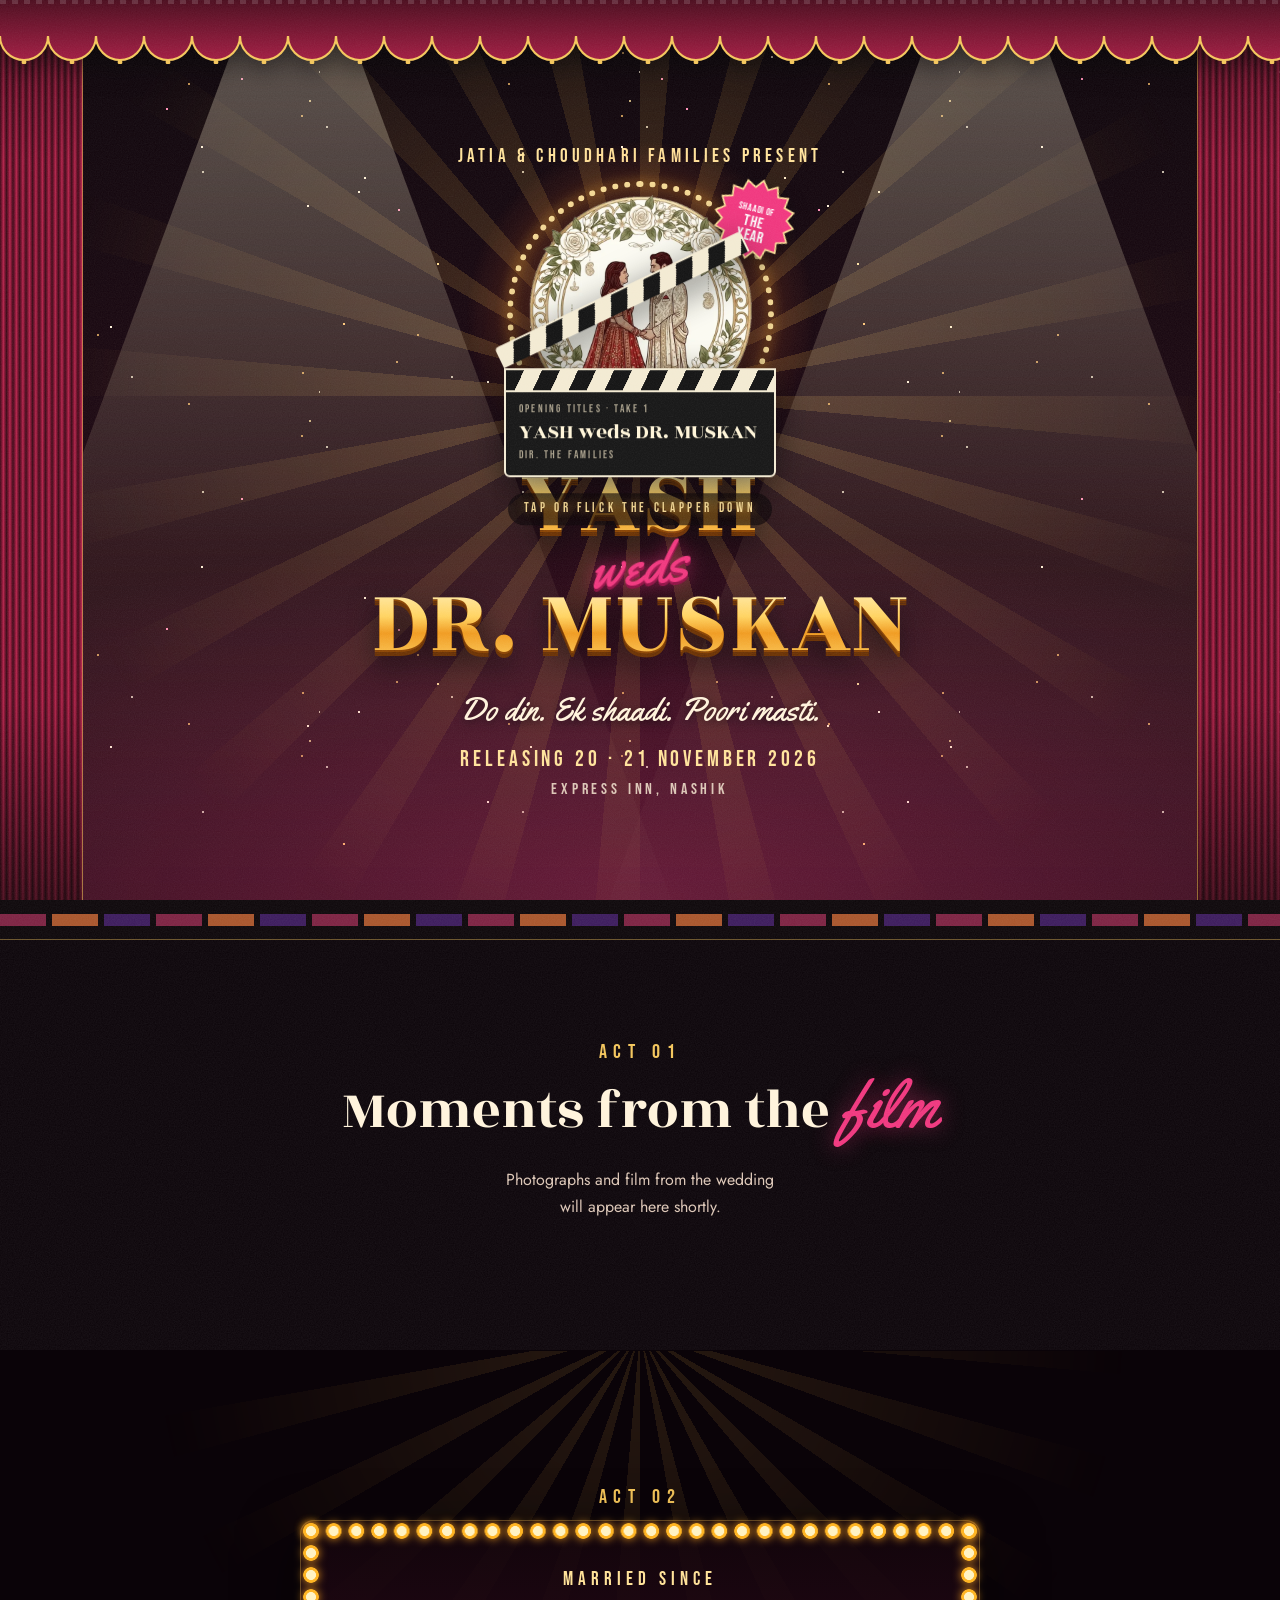
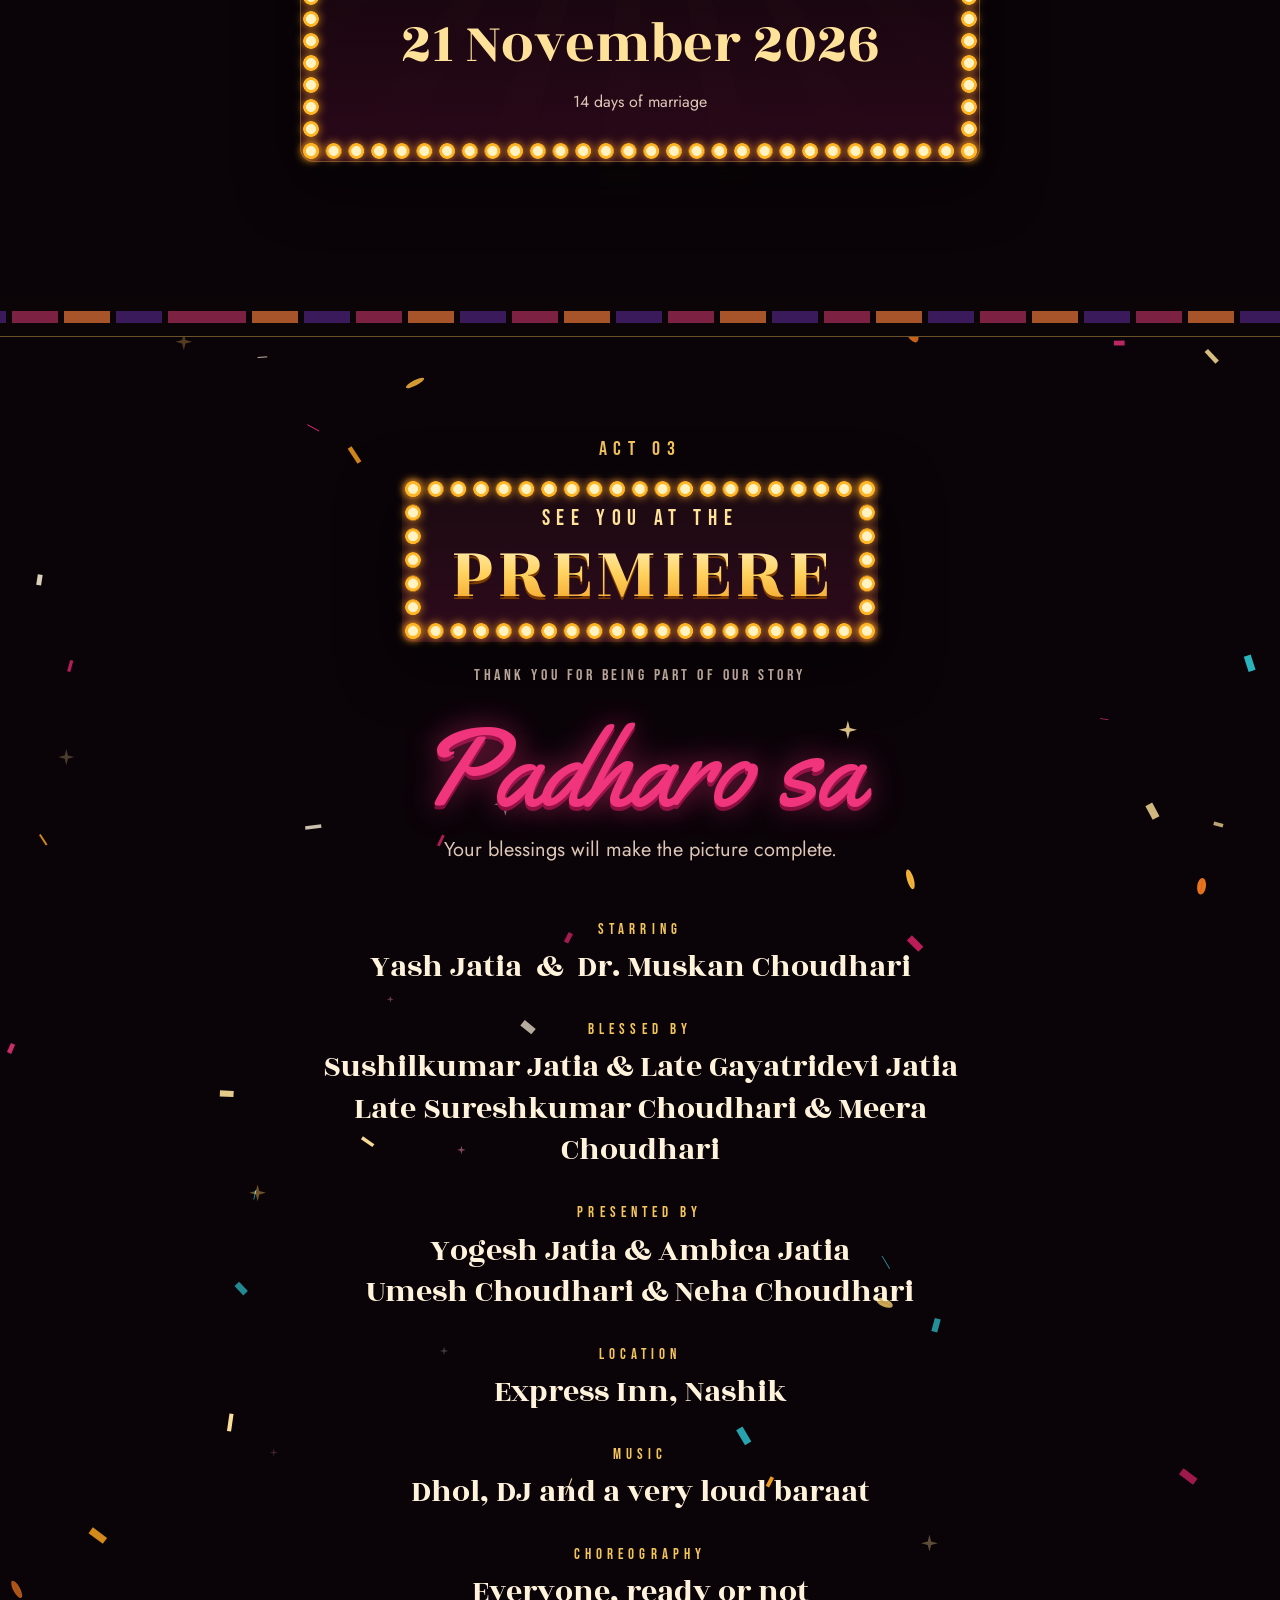
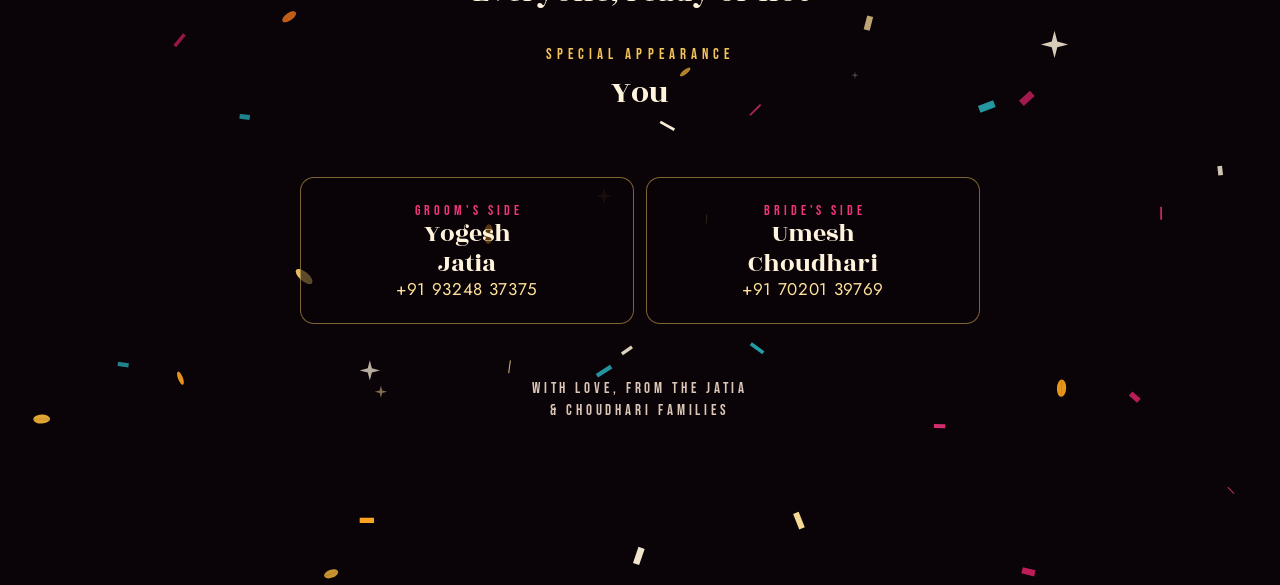
==== commit 122bff51: "Groom haldi venue: Grandeur Hall -> Express Royal Co-Authored-By: Claude Opus 5.5 <noreply@anthropic" ====
--- a/v2/index.html
+++ b/v2/index.html
@@ -464,7 +464,7 @@
 <defs><clipPath id="cpd2"><rect x="3" y="2" width="66" height="12"/></clipPath></defs>
 <rect x="2" y="20" width="68" height="40" rx="2" fill="#161016" stroke="#F4C55A" stroke-width="1.4"/><g stroke="#F4C55A" stroke-width=".9" opacity=".7"><path d="M2 32H70M2 44H70M26 20V60M48 20V60"/></g>
 <rect x="2" y="16" width="68" height="4" fill="#F4C55A"/></svg><span class="dtag">DAY 2</span><span class="dnum">21</span><span class="dtxt"><b>Saturday</b><em>The main event</em></span></div>
-<ol class="tl"><i class="tlfill"></i><li class="ev rv" data-t="2026-11-21T08:00:00+05:30" style="--i:1"><span class="et"><small>SCENE 07</small>8:00 AM</span><span class="eb"><span class="en">Groom haldi</span><span class="ep">Grandeur Hall</span></span><i class="tag">NEXT UP</i></li><li class="ev rv" data-t="2026-11-21T10:00:00+05:30" style="--i:2"><span class="et"><small>SCENE 08</small>10:00 AM</span><span class="eb"><span class="en">Carnival</span><span class="ep">Lawn</span></span><i class="tag">NEXT UP</i></li><li class="ev rv" data-t="2026-11-21T12:30:00+05:30" style="--i:0"><span class="et"><small>SCENE 09</small>12:30 PM</span><span class="eb"><span class="en">Lunch</span><span class="ep">Express Royal</span></span><i class="tag">NEXT UP</i></li><li class="ev rv" data-t="2026-11-21T15:00:00+05:30" style="--i:1"><span class="et"><small>SCENE 10</small>3:00 PM</span><span class="eb"><span class="en">Baraat</span><span class="ep">Main Lobby</span></span><i class="tag">NEXT UP</i></li><li class="ev rv" data-t="2026-11-21T17:00:00+05:30" style="--i:2"><span class="et"><small>SCENE 11</small>5:00 PM</span><span class="eb"><span class="en">Varmala</span><span class="ep">Lawn</span></span><i class="tag">NEXT UP</i></li><li class="ev rv" data-t="2026-11-21T18:00:00+05:30" style="--i:0"><span class="et"><small>SCENE 12</small>6:00 PM</span><span class="eb"><span class="en">Phera</span><span class="ep">Lawn</span></span><i class="tag">NEXT UP</i></li><li class="ev rv" data-t="2026-11-21T20:00:00+05:30" style="--i:1"><span class="et"><small>SCENE 13</small>8:00 PM</span><span class="eb"><span class="en">Reception</span><span class="ep">Lawn</span></span><i class="tag">NEXT UP</i></li></ol></div>
+<ol class="tl"><i class="tlfill"></i><li class="ev rv" data-t="2026-11-21T08:00:00+05:30" style="--i:1"><span class="et"><small>SCENE 07</small>8:00 AM</span><span class="eb"><span class="en">Groom haldi</span><span class="ep">Express Royal</span></span><i class="tag">NEXT UP</i></li><li class="ev rv" data-t="2026-11-21T10:00:00+05:30" style="--i:2"><span class="et"><small>SCENE 08</small>10:00 AM</span><span class="eb"><span class="en">Carnival</span><span class="ep">Lawn</span></span><i class="tag">NEXT UP</i></li><li class="ev rv" data-t="2026-11-21T12:30:00+05:30" style="--i:0"><span class="et"><small>SCENE 09</small>12:30 PM</span><span class="eb"><span class="en">Lunch</span><span class="ep">Express Royal</span></span><i class="tag">NEXT UP</i></li><li class="ev rv" data-t="2026-11-21T15:00:00+05:30" style="--i:1"><span class="et"><small>SCENE 10</small>3:00 PM</span><span class="eb"><span class="en">Baraat</span><span class="ep">Main Lobby</span></span><i class="tag">NEXT UP</i></li><li class="ev rv" data-t="2026-11-21T17:00:00+05:30" style="--i:2"><span class="et"><small>SCENE 11</small>5:00 PM</span><span class="eb"><span class="en">Varmala</span><span class="ep">Lawn</span></span><i class="tag">NEXT UP</i></li><li class="ev rv" data-t="2026-11-21T18:00:00+05:30" style="--i:0"><span class="et"><small>SCENE 12</small>6:00 PM</span><span class="eb"><span class="en">Phera</span><span class="ep">Lawn</span></span><i class="tag">NEXT UP</i></li><li class="ev rv" data-t="2026-11-21T20:00:00+05:30" style="--i:1"><span class="et"><small>SCENE 13</small>8:00 PM</span><span class="eb"><span class="en">Reception</span><span class="ep">Lawn</span></span><i class="tag">NEXT UP</i></li></ol></div>
   </div>
 </section>
 
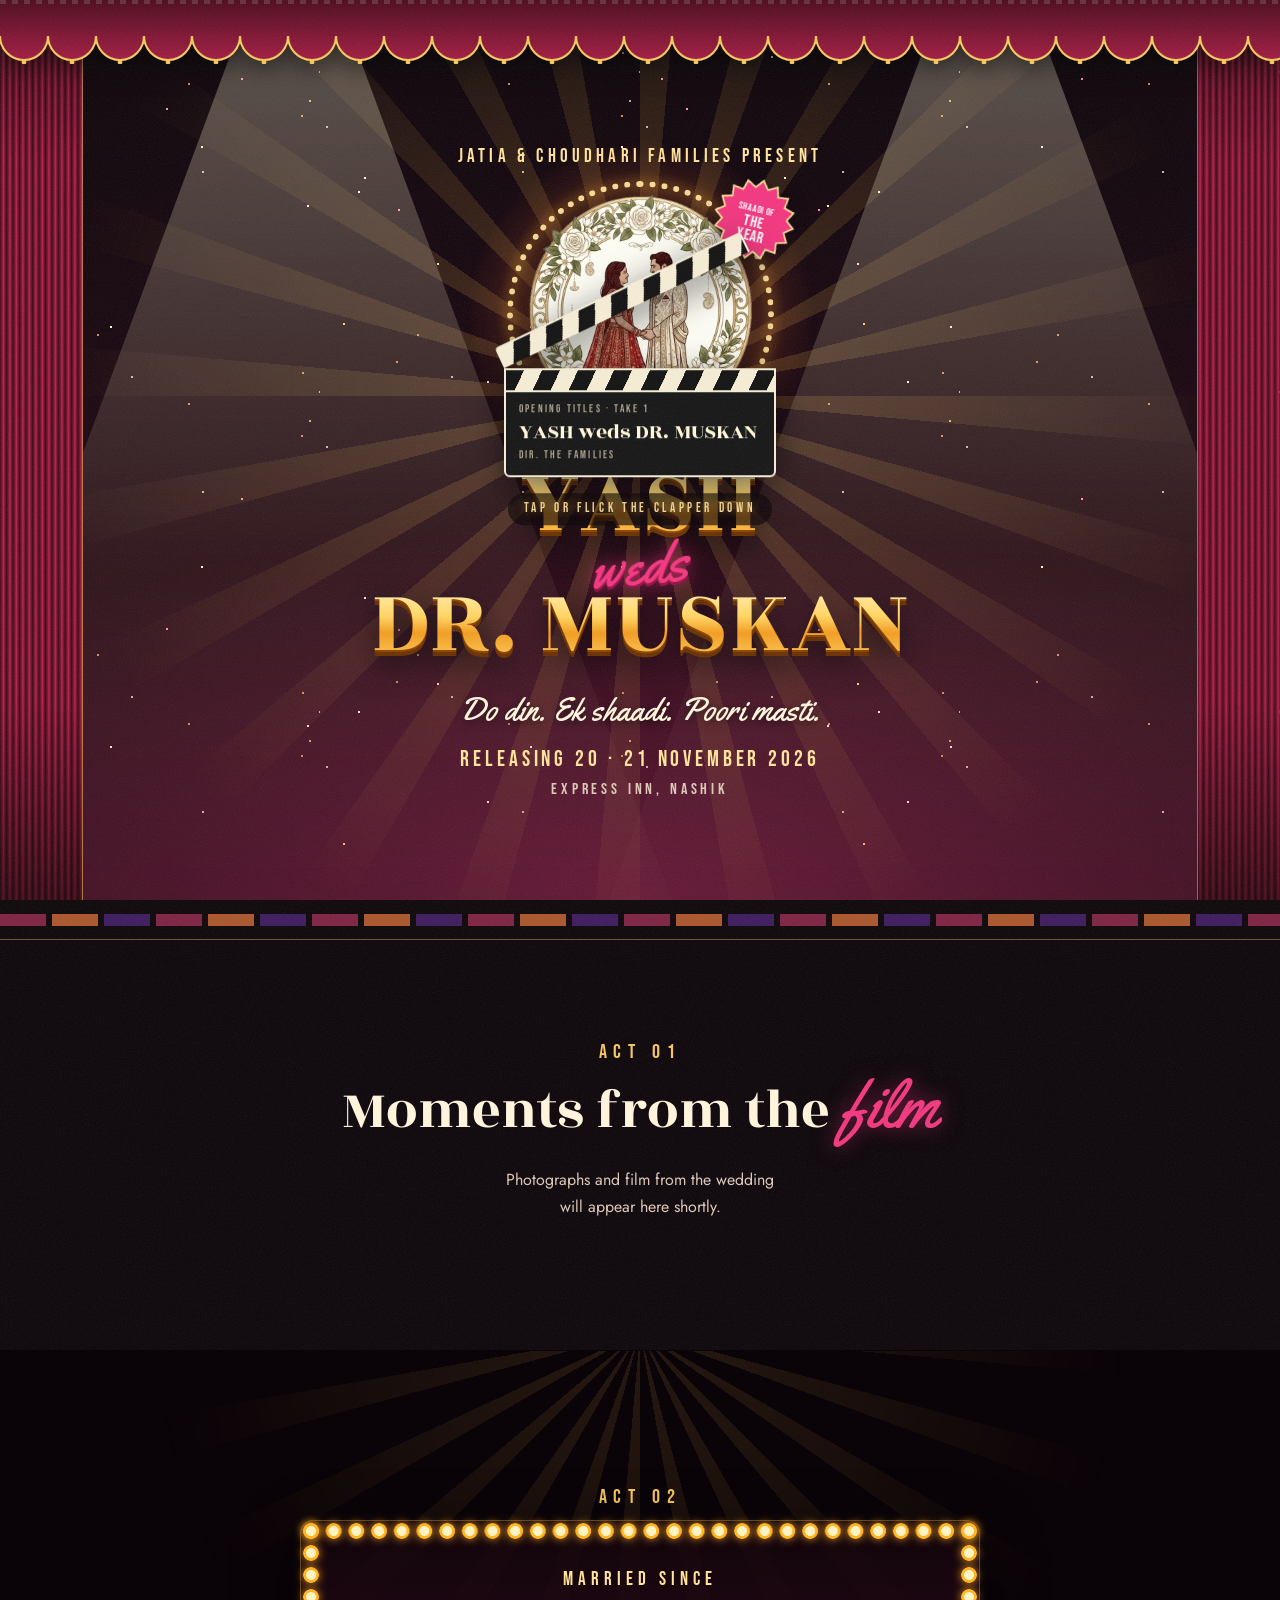
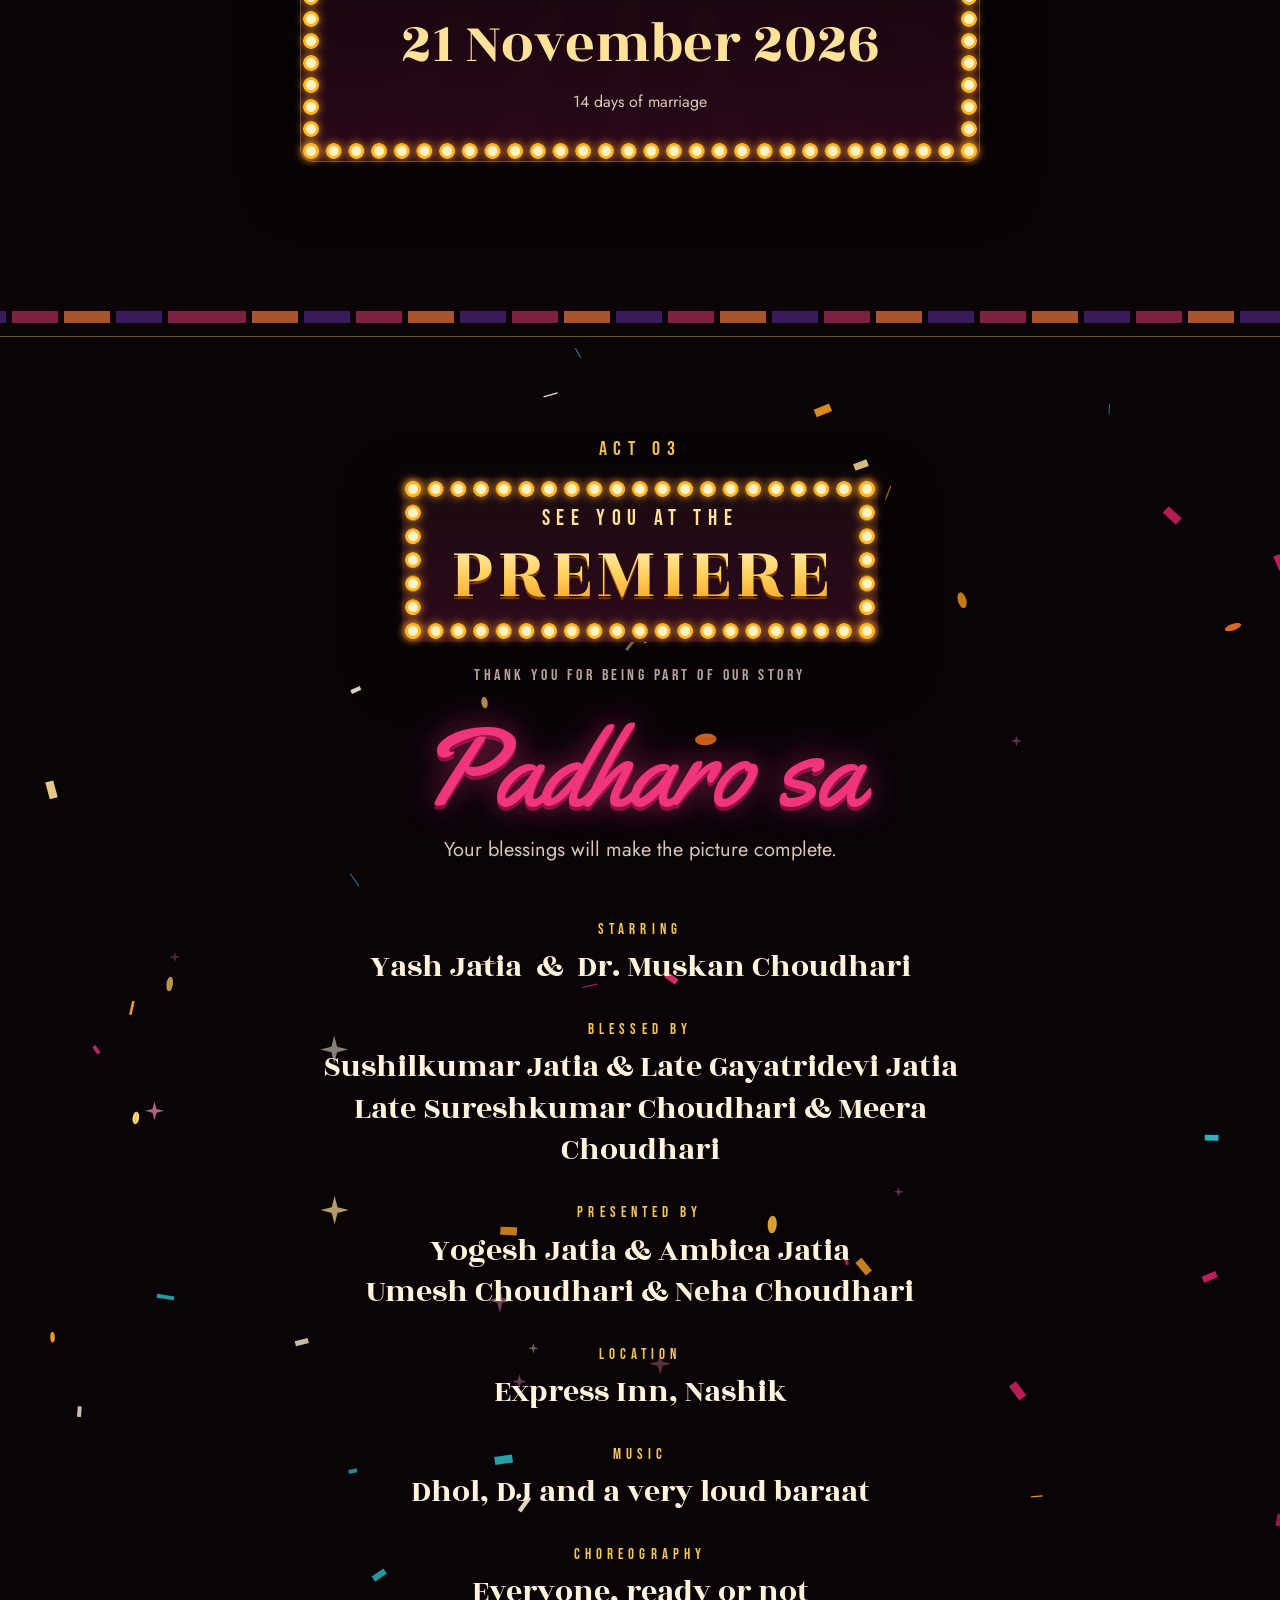
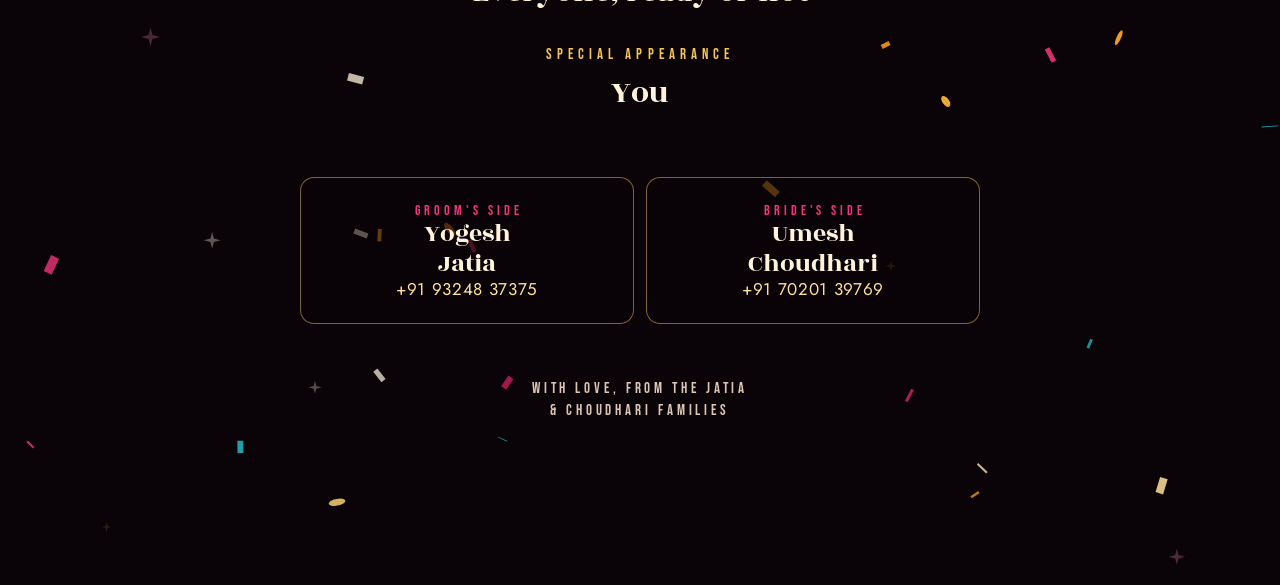
==== commit b81aad72: "Carnival time: 10:00 AM -> 9:00 AM (Lawn unchanged) Co-Authored-By: Claude Opus 5.5 <noreply@anthrop" ====
--- a/v2/index.html
+++ b/v2/index.html
@@ -464,7 +464,7 @@
 <defs><clipPath id="cpd2"><rect x="3" y="2" width="66" height="12"/></clipPath></defs>
 <rect x="2" y="20" width="68" height="40" rx="2" fill="#161016" stroke="#F4C55A" stroke-width="1.4"/><g stroke="#F4C55A" stroke-width=".9" opacity=".7"><path d="M2 32H70M2 44H70M26 20V60M48 20V60"/></g>
 <rect x="2" y="16" width="68" height="4" fill="#F4C55A"/></svg><span class="dtag">DAY 2</span><span class="dnum">21</span><span class="dtxt"><b>Saturday</b><em>The main event</em></span></div>
-<ol class="tl"><i class="tlfill"></i><li class="ev rv" data-t="2026-11-21T08:00:00+05:30" style="--i:1"><span class="et"><small>SCENE 07</small>8:00 AM</span><span class="eb"><span class="en">Groom haldi</span><span class="ep">Express Royal</span></span><i class="tag">NEXT UP</i></li><li class="ev rv" data-t="2026-11-21T10:00:00+05:30" style="--i:2"><span class="et"><small>SCENE 08</small>10:00 AM</span><span class="eb"><span class="en">Carnival</span><span class="ep">Lawn</span></span><i class="tag">NEXT UP</i></li><li class="ev rv" data-t="2026-11-21T12:30:00+05:30" style="--i:0"><span class="et"><small>SCENE 09</small>12:30 PM</span><span class="eb"><span class="en">Lunch</span><span class="ep">Express Royal</span></span><i class="tag">NEXT UP</i></li><li class="ev rv" data-t="2026-11-21T15:00:00+05:30" style="--i:1"><span class="et"><small>SCENE 10</small>3:00 PM</span><span class="eb"><span class="en">Baraat</span><span class="ep">Main Lobby</span></span><i class="tag">NEXT UP</i></li><li class="ev rv" data-t="2026-11-21T17:00:00+05:30" style="--i:2"><span class="et"><small>SCENE 11</small>5:00 PM</span><span class="eb"><span class="en">Varmala</span><span class="ep">Lawn</span></span><i class="tag">NEXT UP</i></li><li class="ev rv" data-t="2026-11-21T18:00:00+05:30" style="--i:0"><span class="et"><small>SCENE 12</small>6:00 PM</span><span class="eb"><span class="en">Phera</span><span class="ep">Lawn</span></span><i class="tag">NEXT UP</i></li><li class="ev rv" data-t="2026-11-21T20:00:00+05:30" style="--i:1"><span class="et"><small>SCENE 13</small>8:00 PM</span><span class="eb"><span class="en">Reception</span><span class="ep">Lawn</span></span><i class="tag">NEXT UP</i></li></ol></div>
+<ol class="tl"><i class="tlfill"></i><li class="ev rv" data-t="2026-11-21T08:00:00+05:30" style="--i:1"><span class="et"><small>SCENE 07</small>8:00 AM</span><span class="eb"><span class="en">Groom haldi</span><span class="ep">Express Royal</span></span><i class="tag">NEXT UP</i></li><li class="ev rv" data-t="2026-11-21T09:00:00+05:30" style="--i:2"><span class="et"><small>SCENE 08</small>9:00 AM</span><span class="eb"><span class="en">Carnival</span><span class="ep">Lawn</span></span><i class="tag">NEXT UP</i></li><li class="ev rv" data-t="2026-11-21T12:30:00+05:30" style="--i:0"><span class="et"><small>SCENE 09</small>12:30 PM</span><span class="eb"><span class="en">Lunch</span><span class="ep">Express Royal</span></span><i class="tag">NEXT UP</i></li><li class="ev rv" data-t="2026-11-21T15:00:00+05:30" style="--i:1"><span class="et"><small>SCENE 10</small>3:00 PM</span><span class="eb"><span class="en">Baraat</span><span class="ep">Main Lobby</span></span><i class="tag">NEXT UP</i></li><li class="ev rv" data-t="2026-11-21T17:00:00+05:30" style="--i:2"><span class="et"><small>SCENE 11</small>5:00 PM</span><span class="eb"><span class="en">Varmala</span><span class="ep">Lawn</span></span><i class="tag">NEXT UP</i></li><li class="ev rv" data-t="2026-11-21T18:00:00+05:30" style="--i:0"><span class="et"><small>SCENE 12</small>6:00 PM</span><span class="eb"><span class="en">Phera</span><span class="ep">Lawn</span></span><i class="tag">NEXT UP</i></li><li class="ev rv" data-t="2026-11-21T20:00:00+05:30" style="--i:1"><span class="et"><small>SCENE 13</small>8:00 PM</span><span class="eb"><span class="en">Reception</span><span class="ep">Lawn</span></span><i class="tag">NEXT UP</i></li></ol></div>
   </div>
 </section>
 
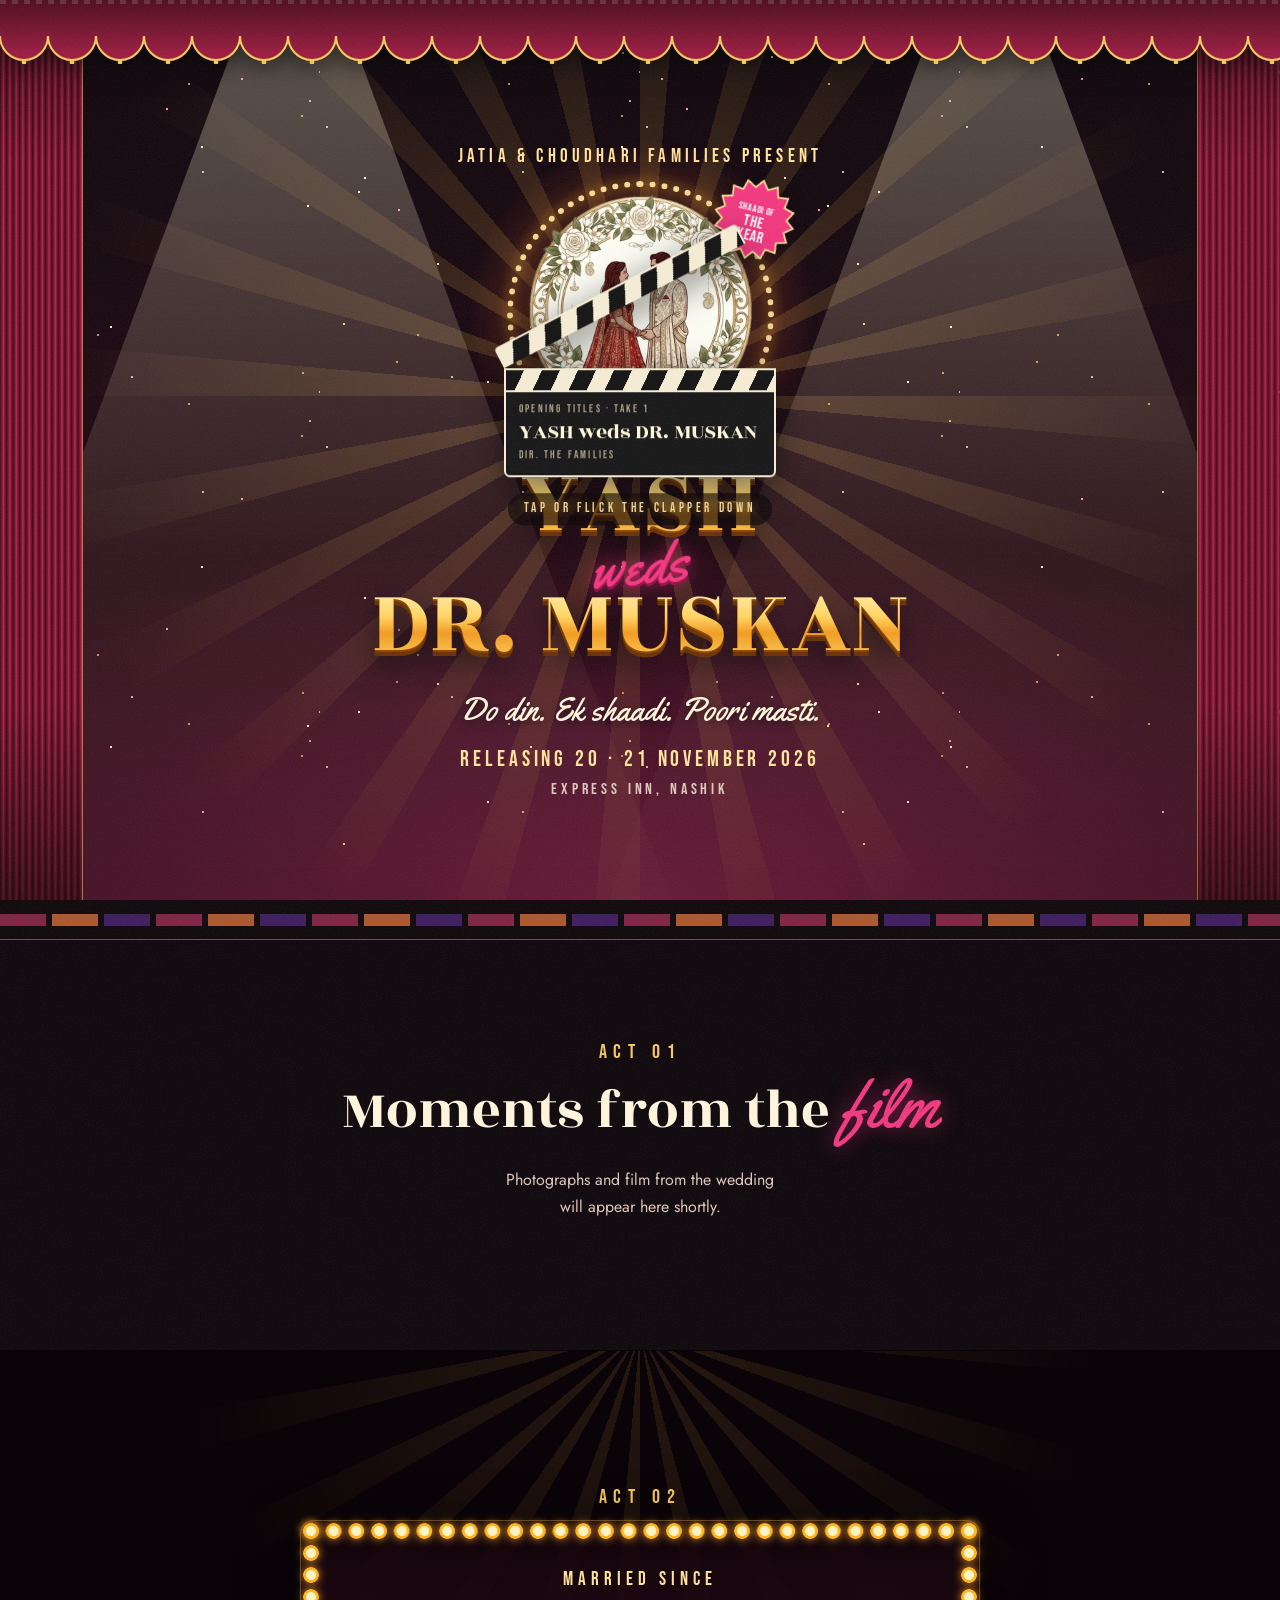
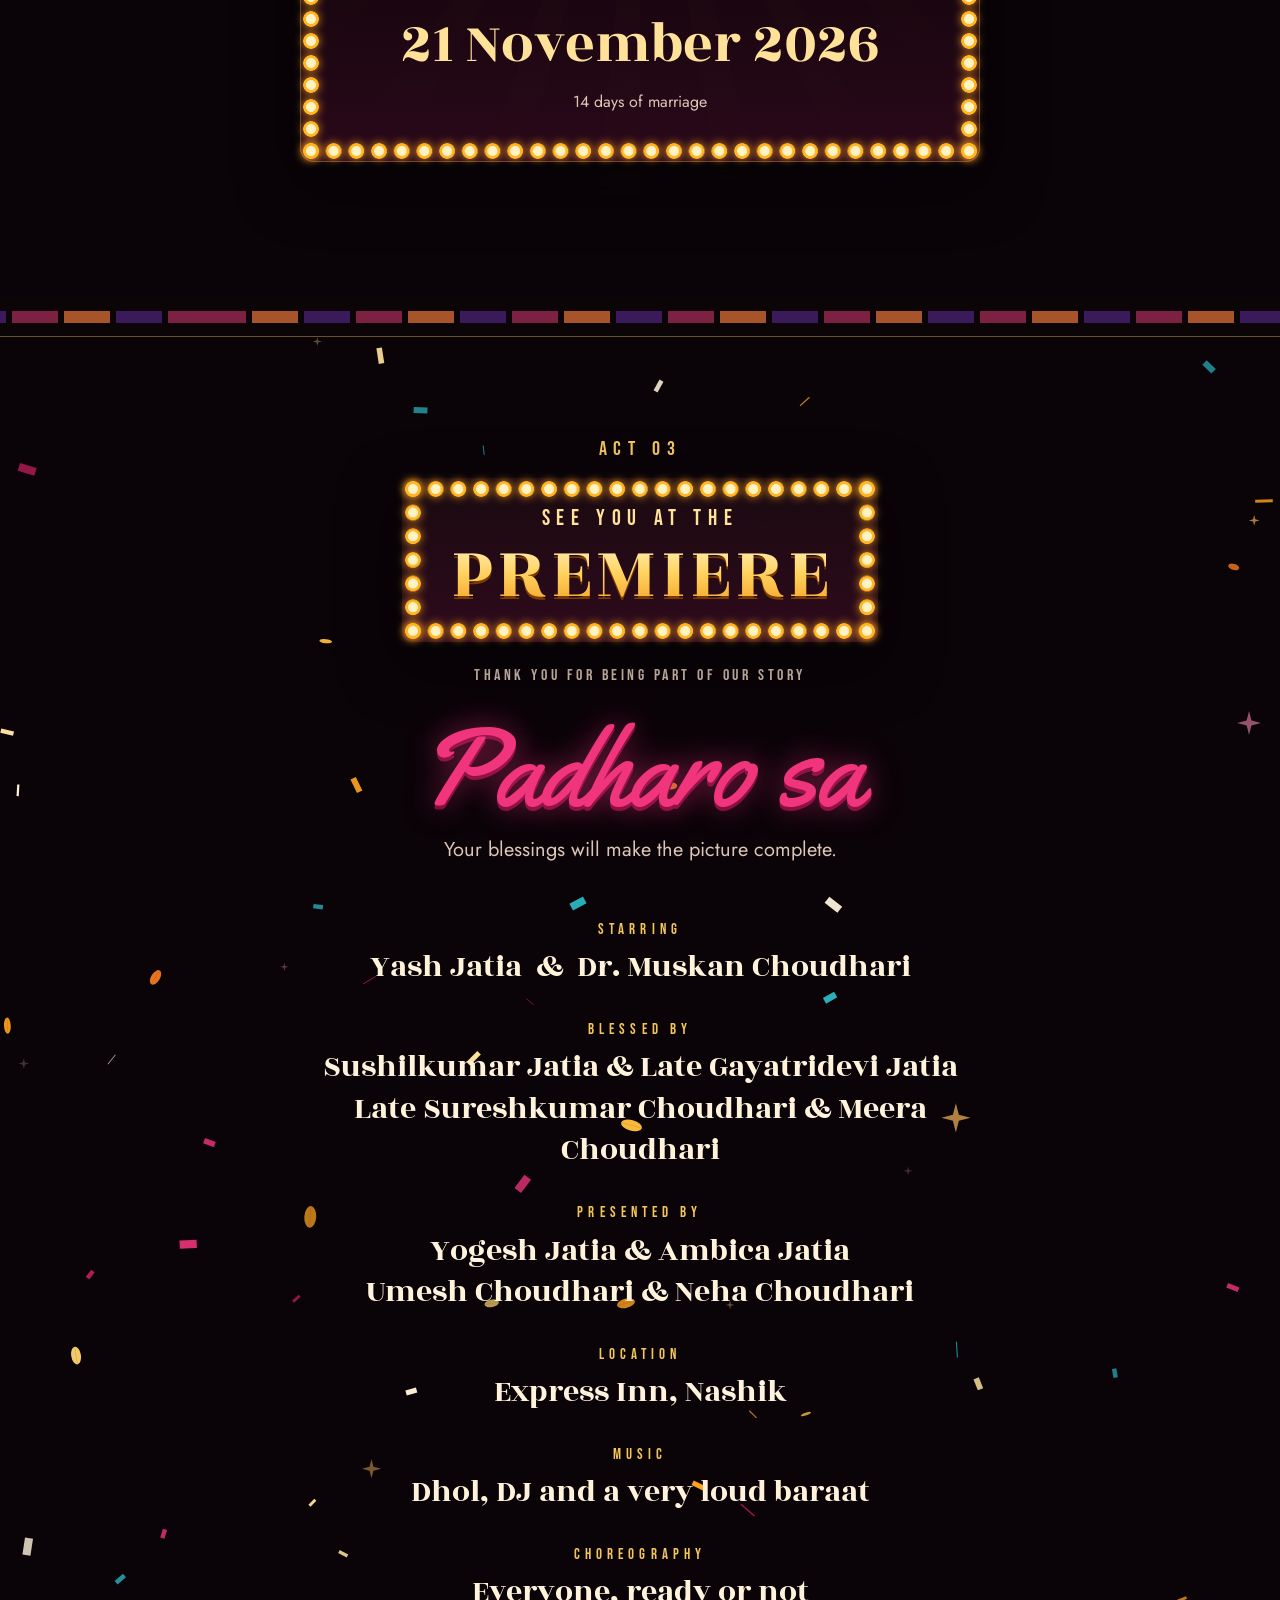
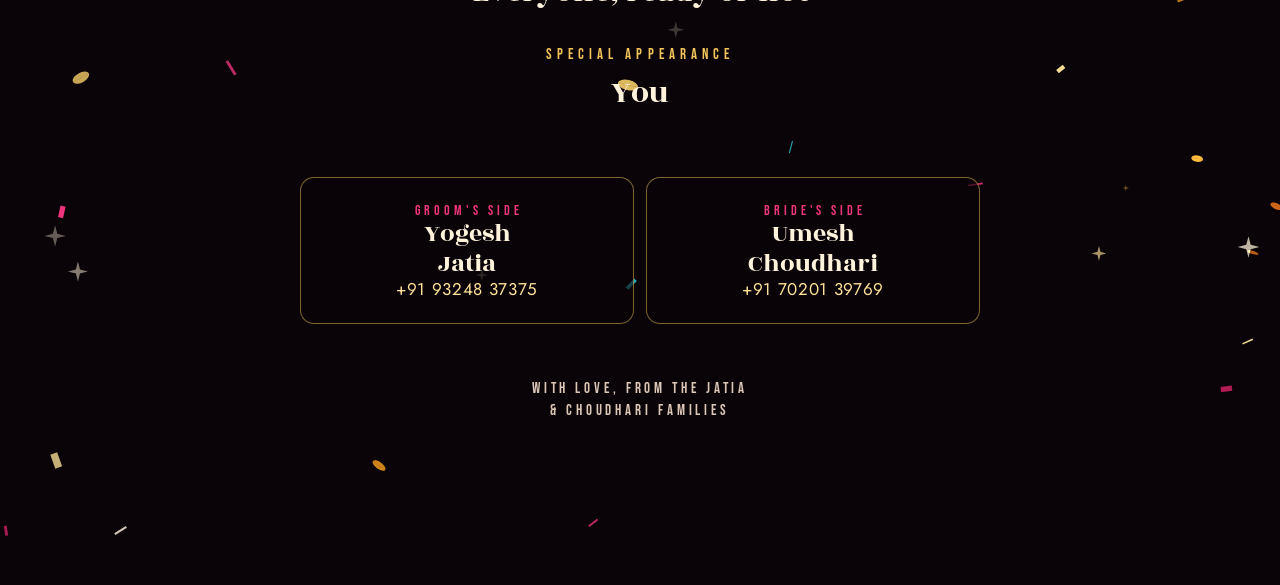
==== commit 4b0e0283: "Day 2 Lunch time: 12:30 PM -> 12:00 PM (Express Royal unchanged) Co-Authored-By: Claude Opus 5.5 <no" ====
--- a/v2/index.html
+++ b/v2/index.html
@@ -464,7 +464,7 @@
 <defs><clipPath id="cpd2"><rect x="3" y="2" width="66" height="12"/></clipPath></defs>
 <rect x="2" y="20" width="68" height="40" rx="2" fill="#161016" stroke="#F4C55A" stroke-width="1.4"/><g stroke="#F4C55A" stroke-width=".9" opacity=".7"><path d="M2 32H70M2 44H70M26 20V60M48 20V60"/></g>
 <rect x="2" y="16" width="68" height="4" fill="#F4C55A"/></svg><span class="dtag">DAY 2</span><span class="dnum">21</span><span class="dtxt"><b>Saturday</b><em>The main event</em></span></div>
-<ol class="tl"><i class="tlfill"></i><li class="ev rv" data-t="2026-11-21T08:00:00+05:30" style="--i:1"><span class="et"><small>SCENE 07</small>8:00 AM</span><span class="eb"><span class="en">Groom haldi</span><span class="ep">Express Royal</span></span><i class="tag">NEXT UP</i></li><li class="ev rv" data-t="2026-11-21T09:00:00+05:30" style="--i:2"><span class="et"><small>SCENE 08</small>9:00 AM</span><span class="eb"><span class="en">Carnival</span><span class="ep">Lawn</span></span><i class="tag">NEXT UP</i></li><li class="ev rv" data-t="2026-11-21T12:30:00+05:30" style="--i:0"><span class="et"><small>SCENE 09</small>12:30 PM</span><span class="eb"><span class="en">Lunch</span><span class="ep">Express Royal</span></span><i class="tag">NEXT UP</i></li><li class="ev rv" data-t="2026-11-21T15:00:00+05:30" style="--i:1"><span class="et"><small>SCENE 10</small>3:00 PM</span><span class="eb"><span class="en">Baraat</span><span class="ep">Main Lobby</span></span><i class="tag">NEXT UP</i></li><li class="ev rv" data-t="2026-11-21T17:00:00+05:30" style="--i:2"><span class="et"><small>SCENE 11</small>5:00 PM</span><span class="eb"><span class="en">Varmala</span><span class="ep">Lawn</span></span><i class="tag">NEXT UP</i></li><li class="ev rv" data-t="2026-11-21T18:00:00+05:30" style="--i:0"><span class="et"><small>SCENE 12</small>6:00 PM</span><span class="eb"><span class="en">Phera</span><span class="ep">Lawn</span></span><i class="tag">NEXT UP</i></li><li class="ev rv" data-t="2026-11-21T20:00:00+05:30" style="--i:1"><span class="et"><small>SCENE 13</small>8:00 PM</span><span class="eb"><span class="en">Reception</span><span class="ep">Lawn</span></span><i class="tag">NEXT UP</i></li></ol></div>
+<ol class="tl"><i class="tlfill"></i><li class="ev rv" data-t="2026-11-21T08:00:00+05:30" style="--i:1"><span class="et"><small>SCENE 07</small>8:00 AM</span><span class="eb"><span class="en">Groom haldi</span><span class="ep">Express Royal</span></span><i class="tag">NEXT UP</i></li><li class="ev rv" data-t="2026-11-21T09:00:00+05:30" style="--i:2"><span class="et"><small>SCENE 08</small>9:00 AM</span><span class="eb"><span class="en">Carnival</span><span class="ep">Lawn</span></span><i class="tag">NEXT UP</i></li><li class="ev rv" data-t="2026-11-21T12:00:00+05:30" style="--i:0"><span class="et"><small>SCENE 09</small>12:00 PM</span><span class="eb"><span class="en">Lunch</span><span class="ep">Express Royal</span></span><i class="tag">NEXT UP</i></li><li class="ev rv" data-t="2026-11-21T15:00:00+05:30" style="--i:1"><span class="et"><small>SCENE 10</small>3:00 PM</span><span class="eb"><span class="en">Baraat</span><span class="ep">Main Lobby</span></span><i class="tag">NEXT UP</i></li><li class="ev rv" data-t="2026-11-21T17:00:00+05:30" style="--i:2"><span class="et"><small>SCENE 11</small>5:00 PM</span><span class="eb"><span class="en">Varmala</span><span class="ep">Lawn</span></span><i class="tag">NEXT UP</i></li><li class="ev rv" data-t="2026-11-21T18:00:00+05:30" style="--i:0"><span class="et"><small>SCENE 12</small>6:00 PM</span><span class="eb"><span class="en">Phera</span><span class="ep">Lawn</span></span><i class="tag">NEXT UP</i></li><li class="ev rv" data-t="2026-11-21T20:00:00+05:30" style="--i:1"><span class="et"><small>SCENE 13</small>8:00 PM</span><span class="eb"><span class="en">Reception</span><span class="ep">Lawn</span></span><i class="tag">NEXT UP</i></li></ol></div>
   </div>
 </section>
 
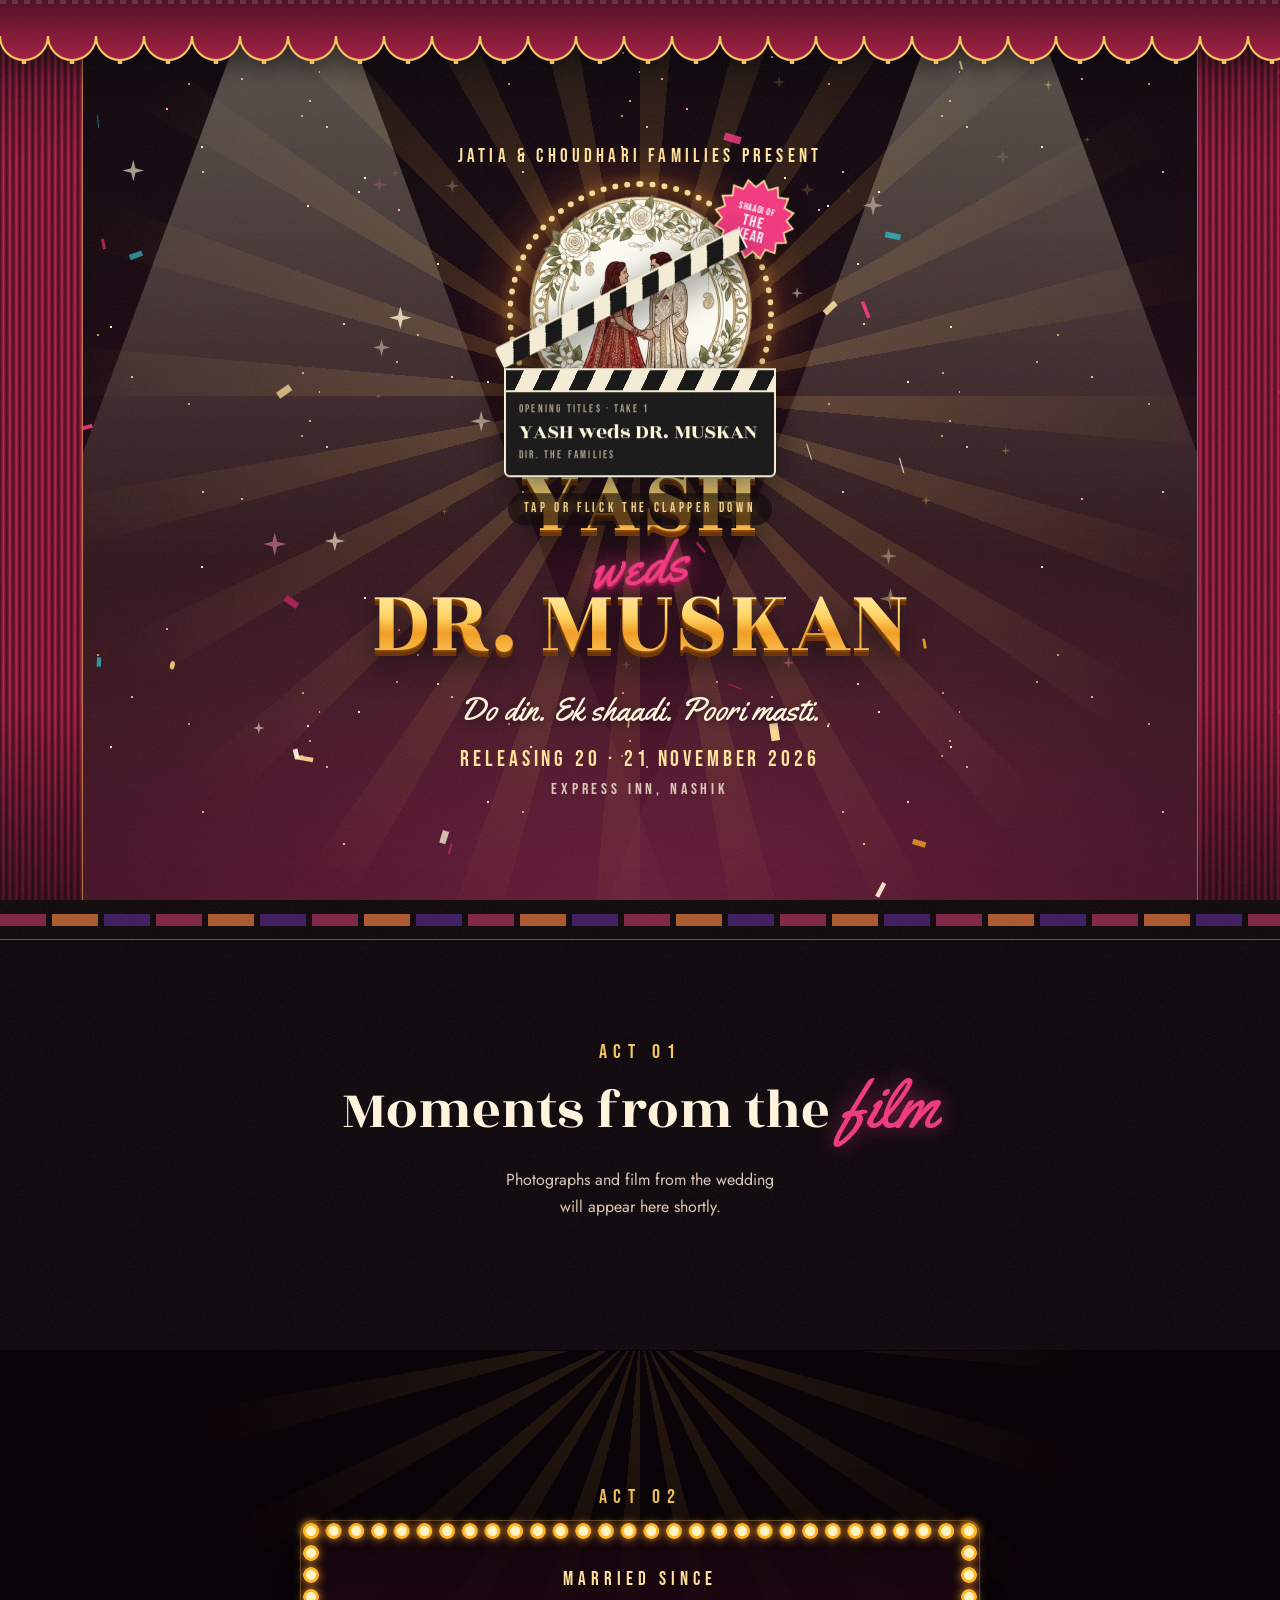
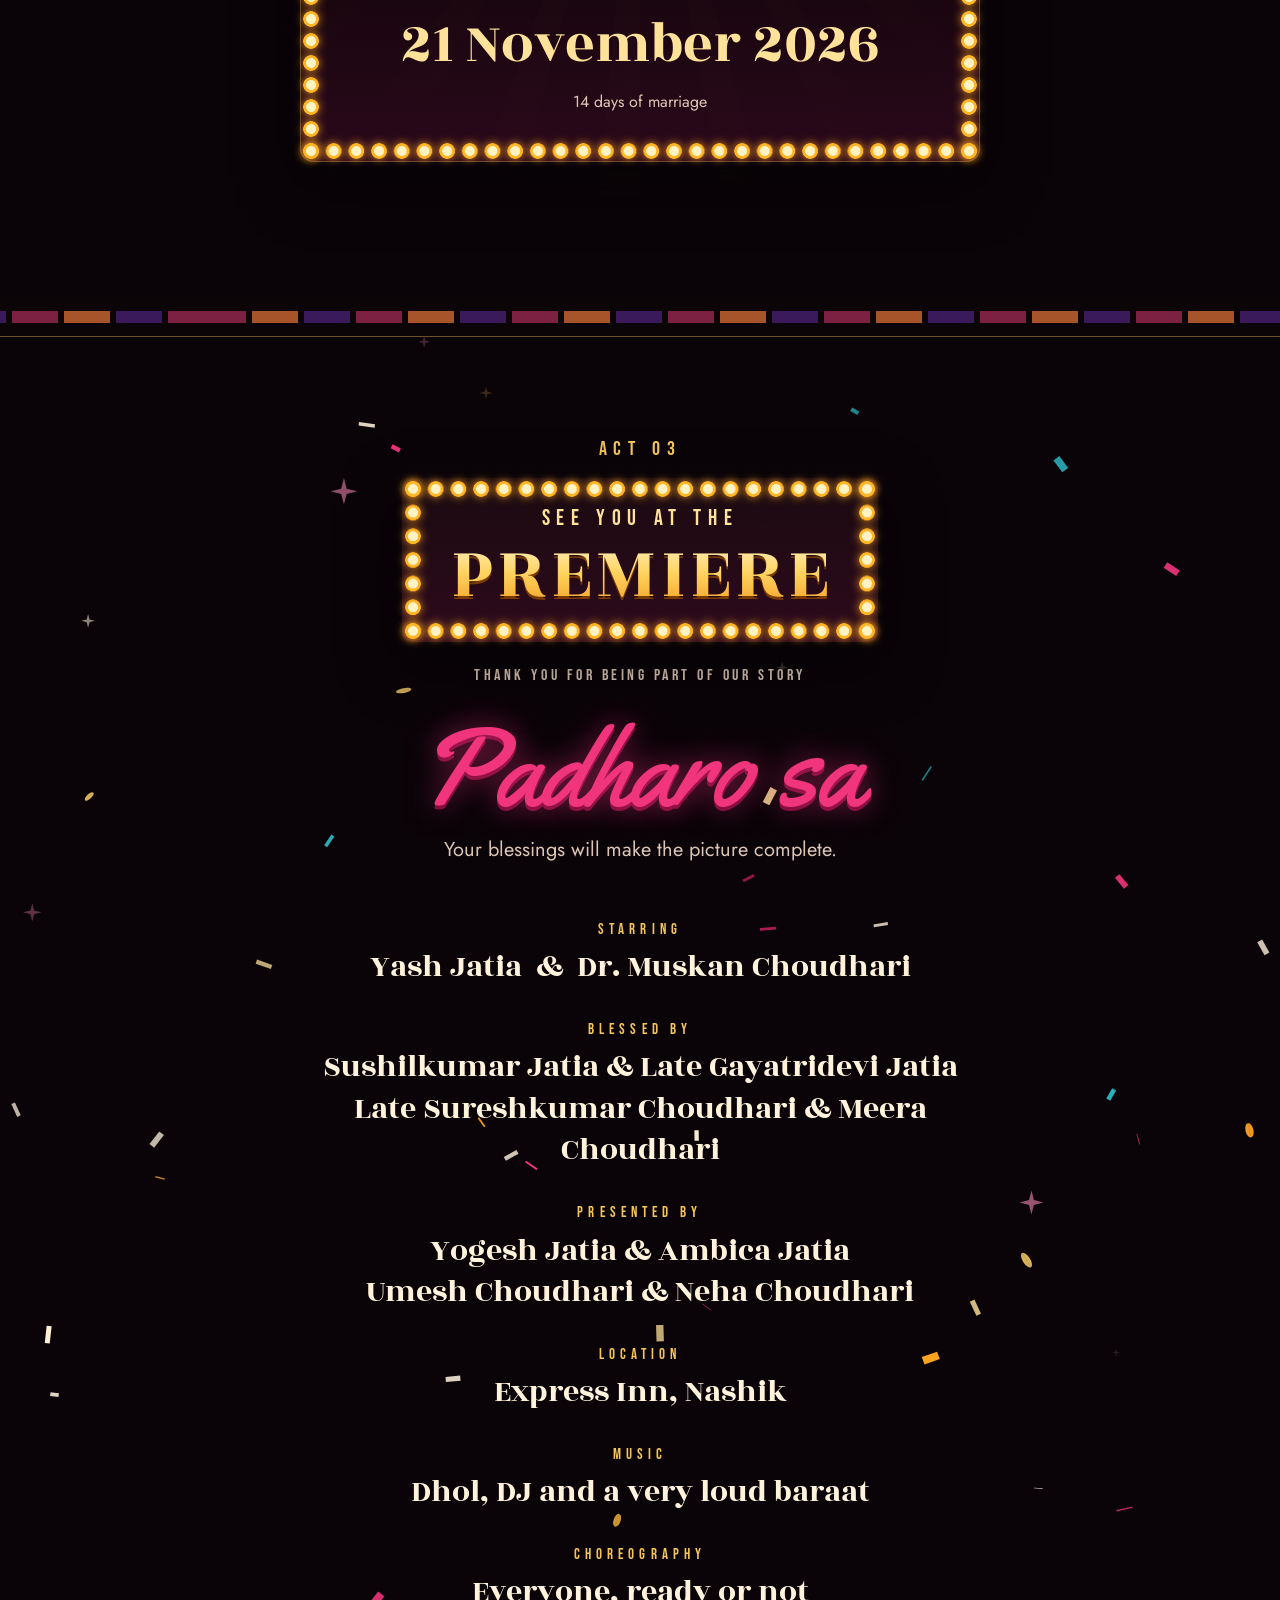
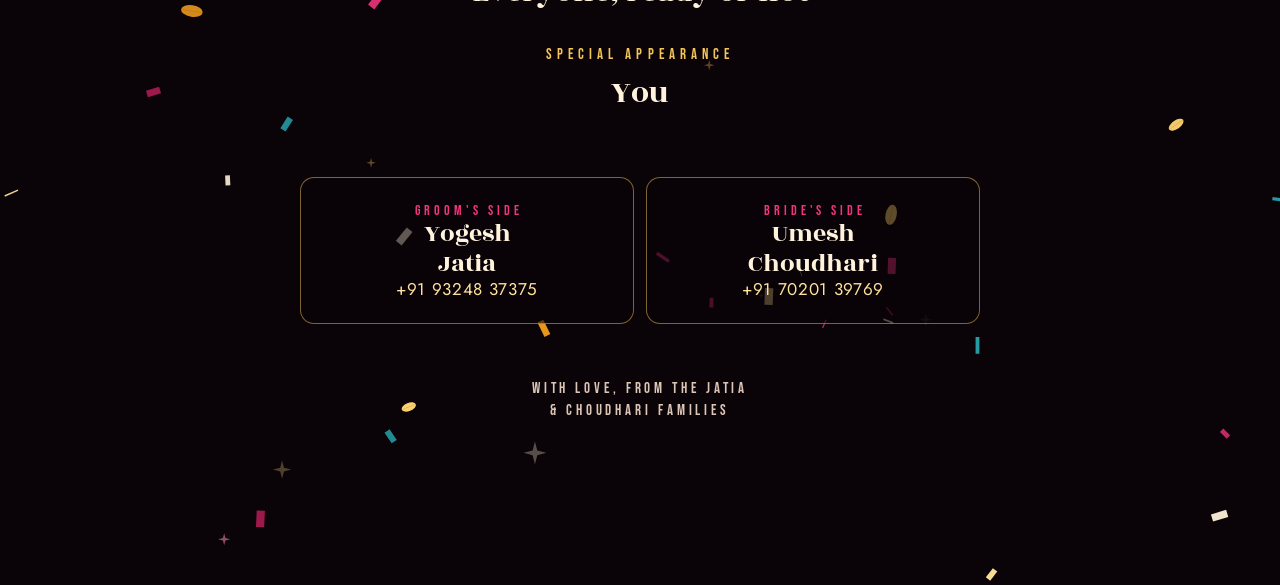
==== commit 67e97164: "Groom haldi venue: Express Royal -> Lawn Co-Authored-By: Claude Opus 5.5 <noreply@anthropic.com> Cla" ====
--- a/v2/index.html
+++ b/v2/index.html
@@ -464,7 +464,7 @@
 <defs><clipPath id="cpd2"><rect x="3" y="2" width="66" height="12"/></clipPath></defs>
 <rect x="2" y="20" width="68" height="40" rx="2" fill="#161016" stroke="#F4C55A" stroke-width="1.4"/><g stroke="#F4C55A" stroke-width=".9" opacity=".7"><path d="M2 32H70M2 44H70M26 20V60M48 20V60"/></g>
 <rect x="2" y="16" width="68" height="4" fill="#F4C55A"/></svg><span class="dtag">DAY 2</span><span class="dnum">21</span><span class="dtxt"><b>Saturday</b><em>The main event</em></span></div>
-<ol class="tl"><i class="tlfill"></i><li class="ev rv" data-t="2026-11-21T08:00:00+05:30" style="--i:1"><span class="et"><small>SCENE 07</small>8:00 AM</span><span class="eb"><span class="en">Groom haldi</span><span class="ep">Express Royal</span></span><i class="tag">NEXT UP</i></li><li class="ev rv" data-t="2026-11-21T09:00:00+05:30" style="--i:2"><span class="et"><small>SCENE 08</small>9:00 AM</span><span class="eb"><span class="en">Carnival</span><span class="ep">Lawn</span></span><i class="tag">NEXT UP</i></li><li class="ev rv" data-t="2026-11-21T12:00:00+05:30" style="--i:0"><span class="et"><small>SCENE 09</small>12:00 PM</span><span class="eb"><span class="en">Lunch</span><span class="ep">Express Royal</span></span><i class="tag">NEXT UP</i></li><li class="ev rv" data-t="2026-11-21T15:00:00+05:30" style="--i:1"><span class="et"><small>SCENE 10</small>3:00 PM</span><span class="eb"><span class="en">Baraat</span><span class="ep">Main Lobby</span></span><i class="tag">NEXT UP</i></li><li class="ev rv" data-t="2026-11-21T17:00:00+05:30" style="--i:2"><span class="et"><small>SCENE 11</small>5:00 PM</span><span class="eb"><span class="en">Varmala</span><span class="ep">Lawn</span></span><i class="tag">NEXT UP</i></li><li class="ev rv" data-t="2026-11-21T18:00:00+05:30" style="--i:0"><span class="et"><small>SCENE 12</small>6:00 PM</span><span class="eb"><span class="en">Phera</span><span class="ep">Lawn</span></span><i class="tag">NEXT UP</i></li><li class="ev rv" data-t="2026-11-21T20:00:00+05:30" style="--i:1"><span class="et"><small>SCENE 13</small>8:00 PM</span><span class="eb"><span class="en">Reception</span><span class="ep">Lawn</span></span><i class="tag">NEXT UP</i></li></ol></div>
+<ol class="tl"><i class="tlfill"></i><li class="ev rv" data-t="2026-11-21T08:00:00+05:30" style="--i:1"><span class="et"><small>SCENE 07</small>8:00 AM</span><span class="eb"><span class="en">Groom haldi</span><span class="ep">Lawn</span></span><i class="tag">NEXT UP</i></li><li class="ev rv" data-t="2026-11-21T09:00:00+05:30" style="--i:2"><span class="et"><small>SCENE 08</small>9:00 AM</span><span class="eb"><span class="en">Carnival</span><span class="ep">Lawn</span></span><i class="tag">NEXT UP</i></li><li class="ev rv" data-t="2026-11-21T12:00:00+05:30" style="--i:0"><span class="et"><small>SCENE 09</small>12:00 PM</span><span class="eb"><span class="en">Lunch</span><span class="ep">Express Royal</span></span><i class="tag">NEXT UP</i></li><li class="ev rv" data-t="2026-11-21T15:00:00+05:30" style="--i:1"><span class="et"><small>SCENE 10</small>3:00 PM</span><span class="eb"><span class="en">Baraat</span><span class="ep">Main Lobby</span></span><i class="tag">NEXT UP</i></li><li class="ev rv" data-t="2026-11-21T17:00:00+05:30" style="--i:2"><span class="et"><small>SCENE 11</small>5:00 PM</span><span class="eb"><span class="en">Varmala</span><span class="ep">Lawn</span></span><i class="tag">NEXT UP</i></li><li class="ev rv" data-t="2026-11-21T18:00:00+05:30" style="--i:0"><span class="et"><small>SCENE 12</small>6:00 PM</span><span class="eb"><span class="en">Phera</span><span class="ep">Lawn</span></span><i class="tag">NEXT UP</i></li><li class="ev rv" data-t="2026-11-21T20:00:00+05:30" style="--i:1"><span class="et"><small>SCENE 13</small>8:00 PM</span><span class="eb"><span class="en">Reception</span><span class="ep">Lawn</span></span><i class="tag">NEXT UP</i></li></ol></div>
   </div>
 </section>
 
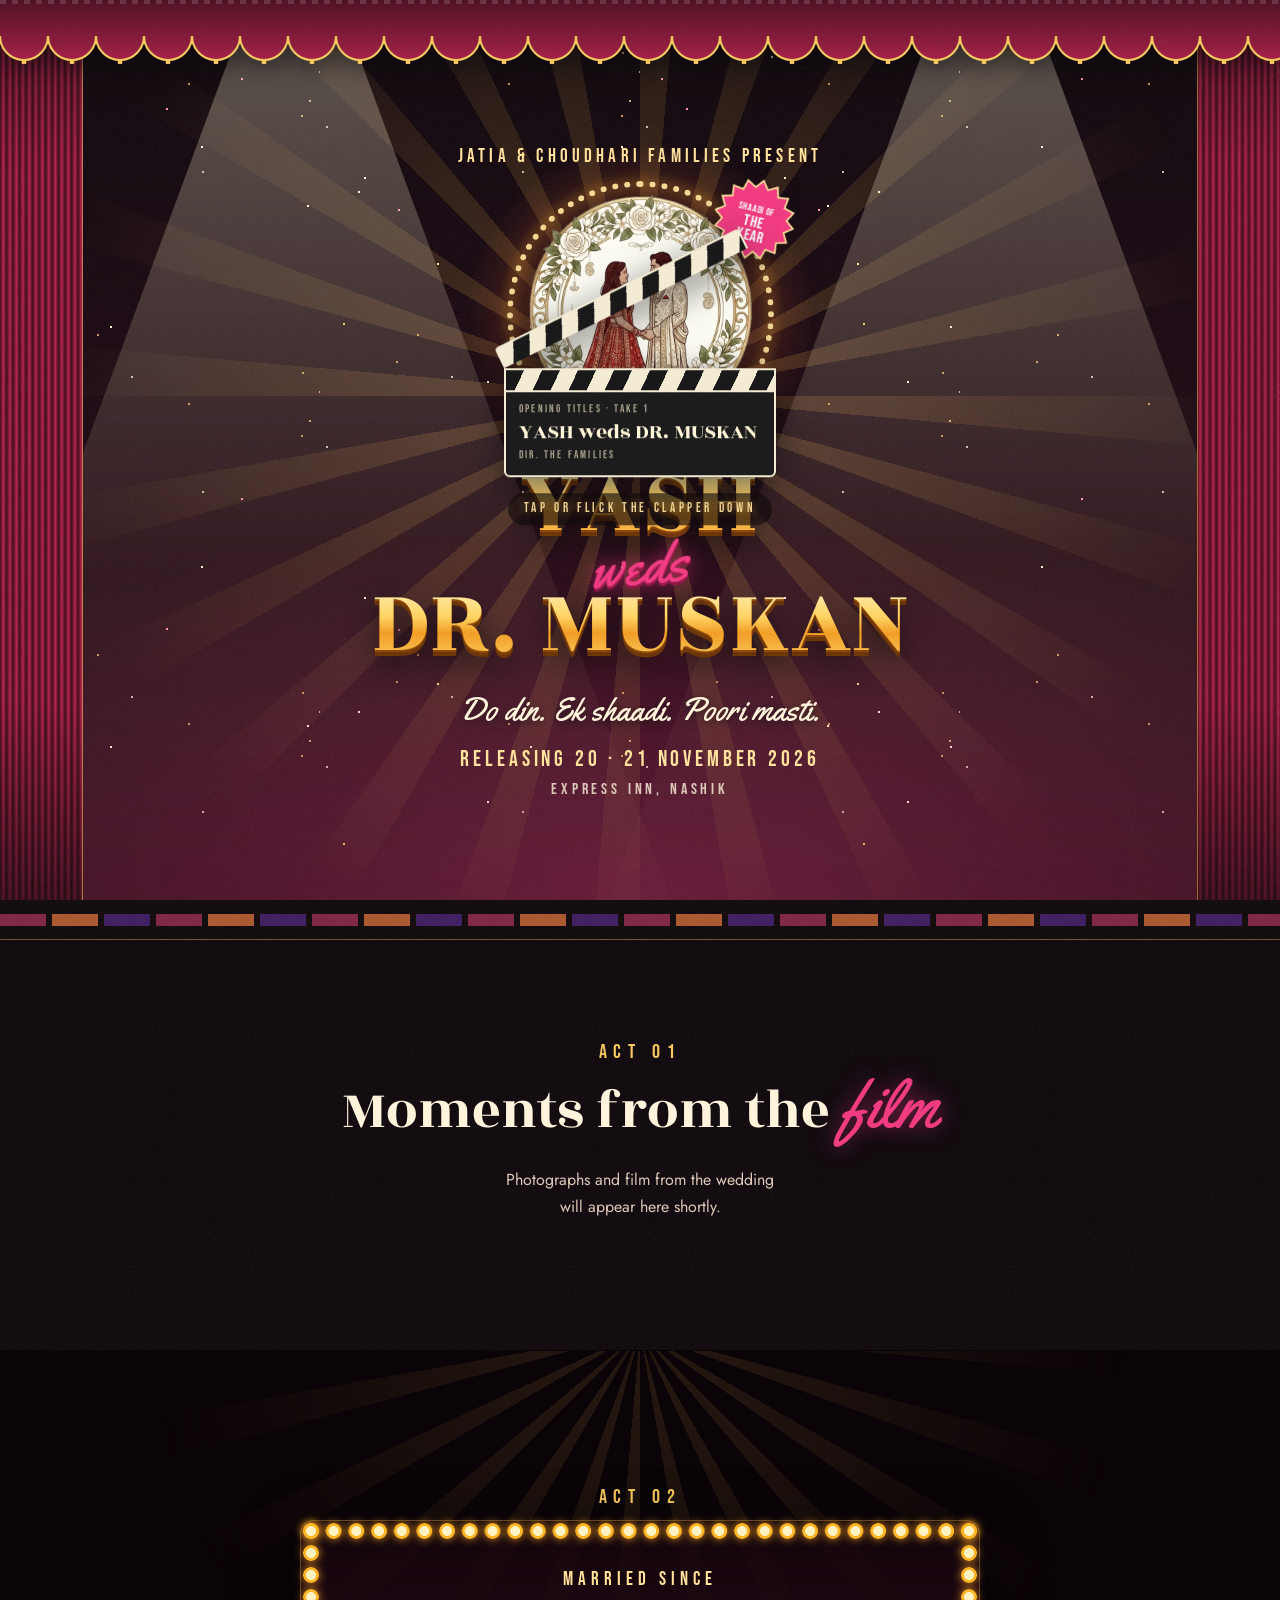
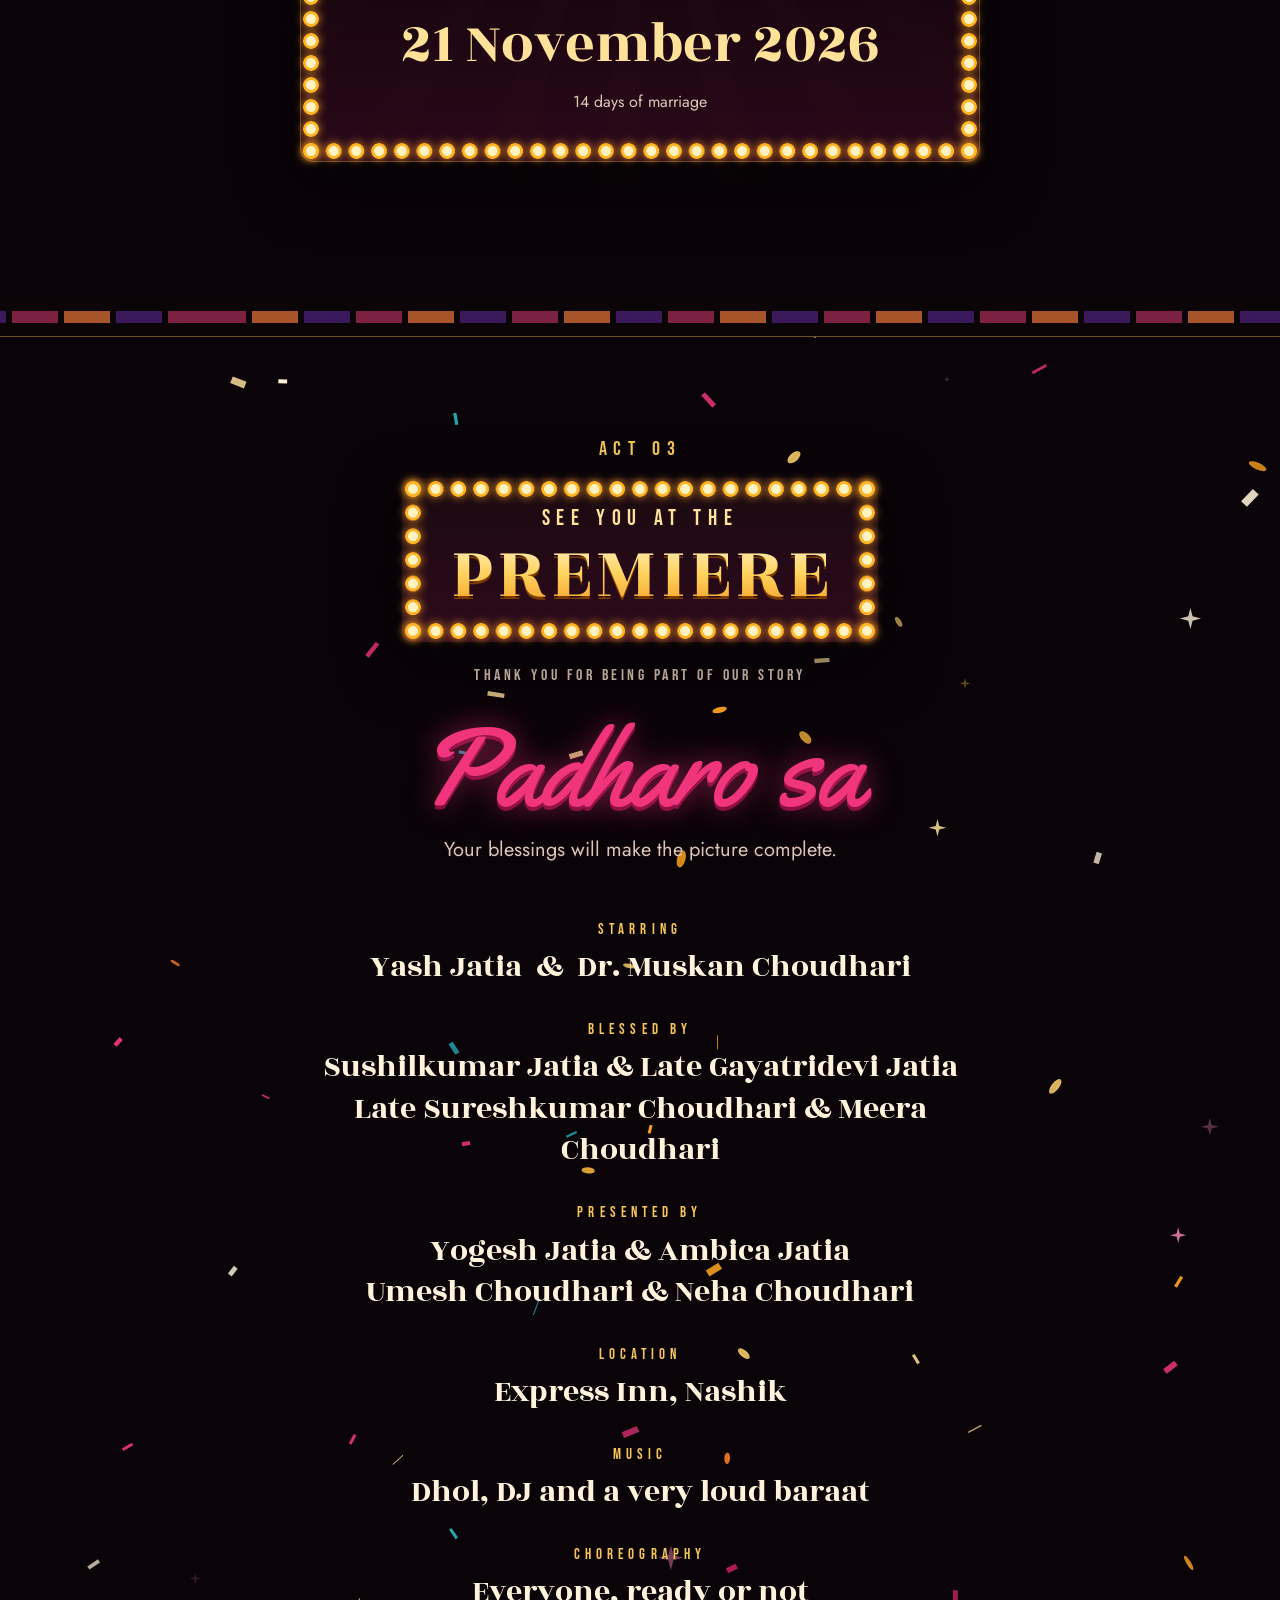
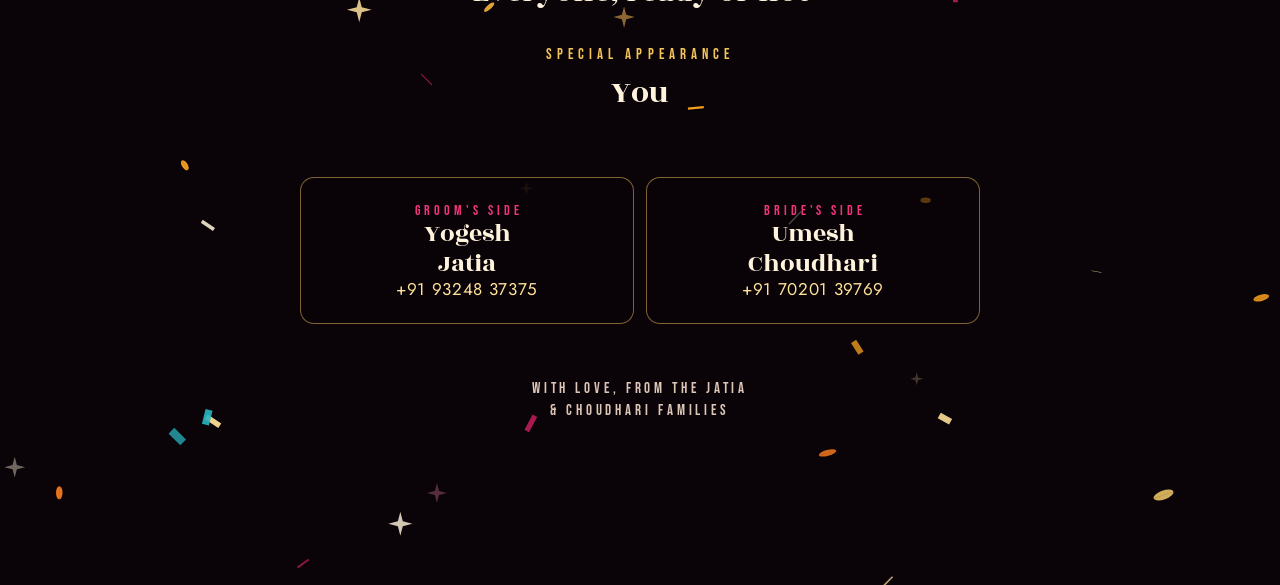
==== commit 1b6a83b0: "Remove site from Google/AI: noindex on root, robots.txt blocks AI crawlers; drop After party from Da" ====
--- a/v2/index.html
+++ b/v2/index.html
@@ -5,7 +5,8 @@
 <meta name="viewport" content="width=device-width, initial-scale=1, viewport-fit=cover">
 <title>Yash &amp; Dr. Muskan · 20–21 November 2026</title>
 <meta name="description" content="Yash weds Dr. Muskan. 20 and 21 November 2026, Express Inn, Nashik.">
-<meta name="robots" content="noindex">
+<meta name="robots" content="noindex, nofollow, noarchive, nosnippet, noimageindex">
+<meta name="googlebot" content="noindex, nofollow, noarchive, nosnippet">
 <meta name="theme-color" content="#0A0308">
 <script>document.documentElement.className='js';</script>
 <link rel="preconnect" href="https://fonts.googleapis.com">
@@ -458,13 +459,13 @@
 <defs><clipPath id="cpd1"><rect x="3" y="2" width="66" height="12"/></clipPath></defs>
 <rect x="2" y="20" width="68" height="40" rx="2" fill="#161016" stroke="#F4C55A" stroke-width="1.4"/><g stroke="#F4C55A" stroke-width=".9" opacity=".7"><path d="M2 32H70M2 44H70M26 20V60M48 20V60"/></g>
 <rect x="2" y="16" width="68" height="4" fill="#F4C55A"/></svg><span class="dtag">DAY 1</span><span class="dnum">20</span><span class="dtxt"><b>Friday</b><em>The build-up</em></span></div>
-<ol class="tl"><i class="tlfill"></i><li class="ev rv" data-t="2026-11-20T13:00:00+05:30" style="--i:1"><span class="et"><small>SCENE 01</small>1:00 PM</span><span class="eb"><span class="en">Lunch</span><span class="ep">Grandeur Hall</span></span><i class="tag">NEXT UP</i></li><li class="ev rv" data-t="2026-11-20T14:00:00+05:30" style="--i:2"><span class="et"><small>SCENE 02</small>2:00 PM</span><span class="eb"><span class="en">Mayara</span><span class="ep">Bride side &middot; Grandeur Hall</span></span><i class="tag">NEXT UP</i></li><li class="ev rv" data-t="2026-11-20T14:30:00+05:30" style="--i:0"><span class="et"><small>SCENE 03</small>2:30 PM</span><span class="eb"><span class="en">Mayara</span><span class="ep">Groom side &middot; Express Royal</span></span><i class="tag">NEXT UP</i></li><li class="ev rv" data-t="2026-11-20T18:00:00+05:30" style="--i:1"><span class="et"><small>SCENE 04</small>6:00 PM</span><span class="eb"><span class="en">Tilak</span><span class="ep">Lawn</span></span><i class="tag">NEXT UP</i></li><li class="ev rv" data-t="2026-11-20T19:00:00+05:30" style="--i:2"><span class="et"><small>SCENE 05</small>7:00 PM</span><span class="eb"><span class="en">Ring ceremony &amp; Sangeet</span><span class="ep">Lawn</span></span><i class="tag">NEXT UP</i></li><li class="ev rv" data-t="2026-11-20T23:00:00+05:30" style="--i:0"><span class="et"><small>SCENE 06</small>11:00 PM</span><span class="eb"><span class="en">After party</span><span class="ep">Express Royal</span></span><i class="tag">NEXT UP</i></li></ol></div>
+<ol class="tl"><i class="tlfill"></i><li class="ev rv" data-t="2026-11-20T13:00:00+05:30" style="--i:1"><span class="et"><small>SCENE 01</small>1:00 PM</span><span class="eb"><span class="en">Lunch</span><span class="ep">Grandeur Hall</span></span><i class="tag">NEXT UP</i></li><li class="ev rv" data-t="2026-11-20T14:00:00+05:30" style="--i:2"><span class="et"><small>SCENE 02</small>2:00 PM</span><span class="eb"><span class="en">Mayara</span><span class="ep">Bride side &middot; Grandeur Hall</span></span><i class="tag">NEXT UP</i></li><li class="ev rv" data-t="2026-11-20T14:30:00+05:30" style="--i:0"><span class="et"><small>SCENE 03</small>2:30 PM</span><span class="eb"><span class="en">Mayara</span><span class="ep">Groom side &middot; Express Royal</span></span><i class="tag">NEXT UP</i></li><li class="ev rv" data-t="2026-11-20T18:00:00+05:30" style="--i:1"><span class="et"><small>SCENE 04</small>6:00 PM</span><span class="eb"><span class="en">Tilak</span><span class="ep">Lawn</span></span><i class="tag">NEXT UP</i></li><li class="ev rv" data-t="2026-11-20T19:00:00+05:30" style="--i:2"><span class="et"><small>SCENE 05</small>7:00 PM</span><span class="eb"><span class="en">Ring ceremony &amp; Sangeet</span><span class="ep">Lawn</span></span><i class="tag">NEXT UP</i></li></ol></div>
 <div class="day day" id="d2">
 <div class="dayhead"><svg class="clap" viewBox="0 0 72 62" aria-hidden="true"><g class="arm"><rect x="2" y="2" width="68" height="14" rx="2" fill="#161016" stroke="#F4C55A" stroke-width="1.4"/><g transform="translate(0,1)" clip-path="url(#cpd2)"><path d="M6 2 l10 0 l-8 12 l-10 0Z" fill="#fff"/><path d="M20 2 l10 0 l-8 12 l-10 0Z" fill="#161016"/><path d="M34 2 l10 0 l-8 12 l-10 0Z" fill="#fff"/><path d="M48 2 l10 0 l-8 12 l-10 0Z" fill="#161016"/><path d="M62 2 l10 0 l-8 12 l-10 0Z" fill="#fff"/><path d="M76 2 l10 0 l-8 12 l-10 0Z" fill="#161016"/></g></g>
 <defs><clipPath id="cpd2"><rect x="3" y="2" width="66" height="12"/></clipPath></defs>
 <rect x="2" y="20" width="68" height="40" rx="2" fill="#161016" stroke="#F4C55A" stroke-width="1.4"/><g stroke="#F4C55A" stroke-width=".9" opacity=".7"><path d="M2 32H70M2 44H70M26 20V60M48 20V60"/></g>
 <rect x="2" y="16" width="68" height="4" fill="#F4C55A"/></svg><span class="dtag">DAY 2</span><span class="dnum">21</span><span class="dtxt"><b>Saturday</b><em>The main event</em></span></div>
-<ol class="tl"><i class="tlfill"></i><li class="ev rv" data-t="2026-11-21T08:00:00+05:30" style="--i:1"><span class="et"><small>SCENE 07</small>8:00 AM</span><span class="eb"><span class="en">Groom haldi</span><span class="ep">Lawn</span></span><i class="tag">NEXT UP</i></li><li class="ev rv" data-t="2026-11-21T09:00:00+05:30" style="--i:2"><span class="et"><small>SCENE 08</small>9:00 AM</span><span class="eb"><span class="en">Carnival</span><span class="ep">Lawn</span></span><i class="tag">NEXT UP</i></li><li class="ev rv" data-t="2026-11-21T12:00:00+05:30" style="--i:0"><span class="et"><small>SCENE 09</small>12:00 PM</span><span class="eb"><span class="en">Lunch</span><span class="ep">Express Royal</span></span><i class="tag">NEXT UP</i></li><li class="ev rv" data-t="2026-11-21T15:00:00+05:30" style="--i:1"><span class="et"><small>SCENE 10</small>3:00 PM</span><span class="eb"><span class="en">Baraat</span><span class="ep">Main Lobby</span></span><i class="tag">NEXT UP</i></li><li class="ev rv" data-t="2026-11-21T17:00:00+05:30" style="--i:2"><span class="et"><small>SCENE 11</small>5:00 PM</span><span class="eb"><span class="en">Varmala</span><span class="ep">Lawn</span></span><i class="tag">NEXT UP</i></li><li class="ev rv" data-t="2026-11-21T18:00:00+05:30" style="--i:0"><span class="et"><small>SCENE 12</small>6:00 PM</span><span class="eb"><span class="en">Phera</span><span class="ep">Lawn</span></span><i class="tag">NEXT UP</i></li><li class="ev rv" data-t="2026-11-21T20:00:00+05:30" style="--i:1"><span class="et"><small>SCENE 13</small>8:00 PM</span><span class="eb"><span class="en">Reception</span><span class="ep">Lawn</span></span><i class="tag">NEXT UP</i></li></ol></div>
+<ol class="tl"><i class="tlfill"></i><li class="ev rv" data-t="2026-11-21T08:00:00+05:30" style="--i:0"><span class="et"><small>SCENE 06</small>8:00 AM</span><span class="eb"><span class="en">Groom haldi</span><span class="ep">Lawn</span></span><i class="tag">NEXT UP</i></li><li class="ev rv" data-t="2026-11-21T09:00:00+05:30" style="--i:1"><span class="et"><small>SCENE 07</small>9:00 AM</span><span class="eb"><span class="en">Carnival</span><span class="ep">Lawn</span></span><i class="tag">NEXT UP</i></li><li class="ev rv" data-t="2026-11-21T12:00:00+05:30" style="--i:2"><span class="et"><small>SCENE 08</small>12:00 PM</span><span class="eb"><span class="en">Lunch</span><span class="ep">Express Royal</span></span><i class="tag">NEXT UP</i></li><li class="ev rv" data-t="2026-11-21T15:00:00+05:30" style="--i:0"><span class="et"><small>SCENE 09</small>3:00 PM</span><span class="eb"><span class="en">Baraat</span><span class="ep">Main Lobby</span></span><i class="tag">NEXT UP</i></li><li class="ev rv" data-t="2026-11-21T17:00:00+05:30" style="--i:1"><span class="et"><small>SCENE 10</small>5:00 PM</span><span class="eb"><span class="en">Varmala</span><span class="ep">Lawn</span></span><i class="tag">NEXT UP</i></li><li class="ev rv" data-t="2026-11-21T18:00:00+05:30" style="--i:2"><span class="et"><small>SCENE 11</small>6:00 PM</span><span class="eb"><span class="en">Phera</span><span class="ep">Lawn</span></span><i class="tag">NEXT UP</i></li><li class="ev rv" data-t="2026-11-21T20:00:00+05:30" style="--i:0"><span class="et"><small>SCENE 12</small>8:00 PM</span><span class="eb"><span class="en">Reception</span><span class="ep">Lawn</span></span><i class="tag">NEXT UP</i></li></ol></div>
   </div>
 </section>
 
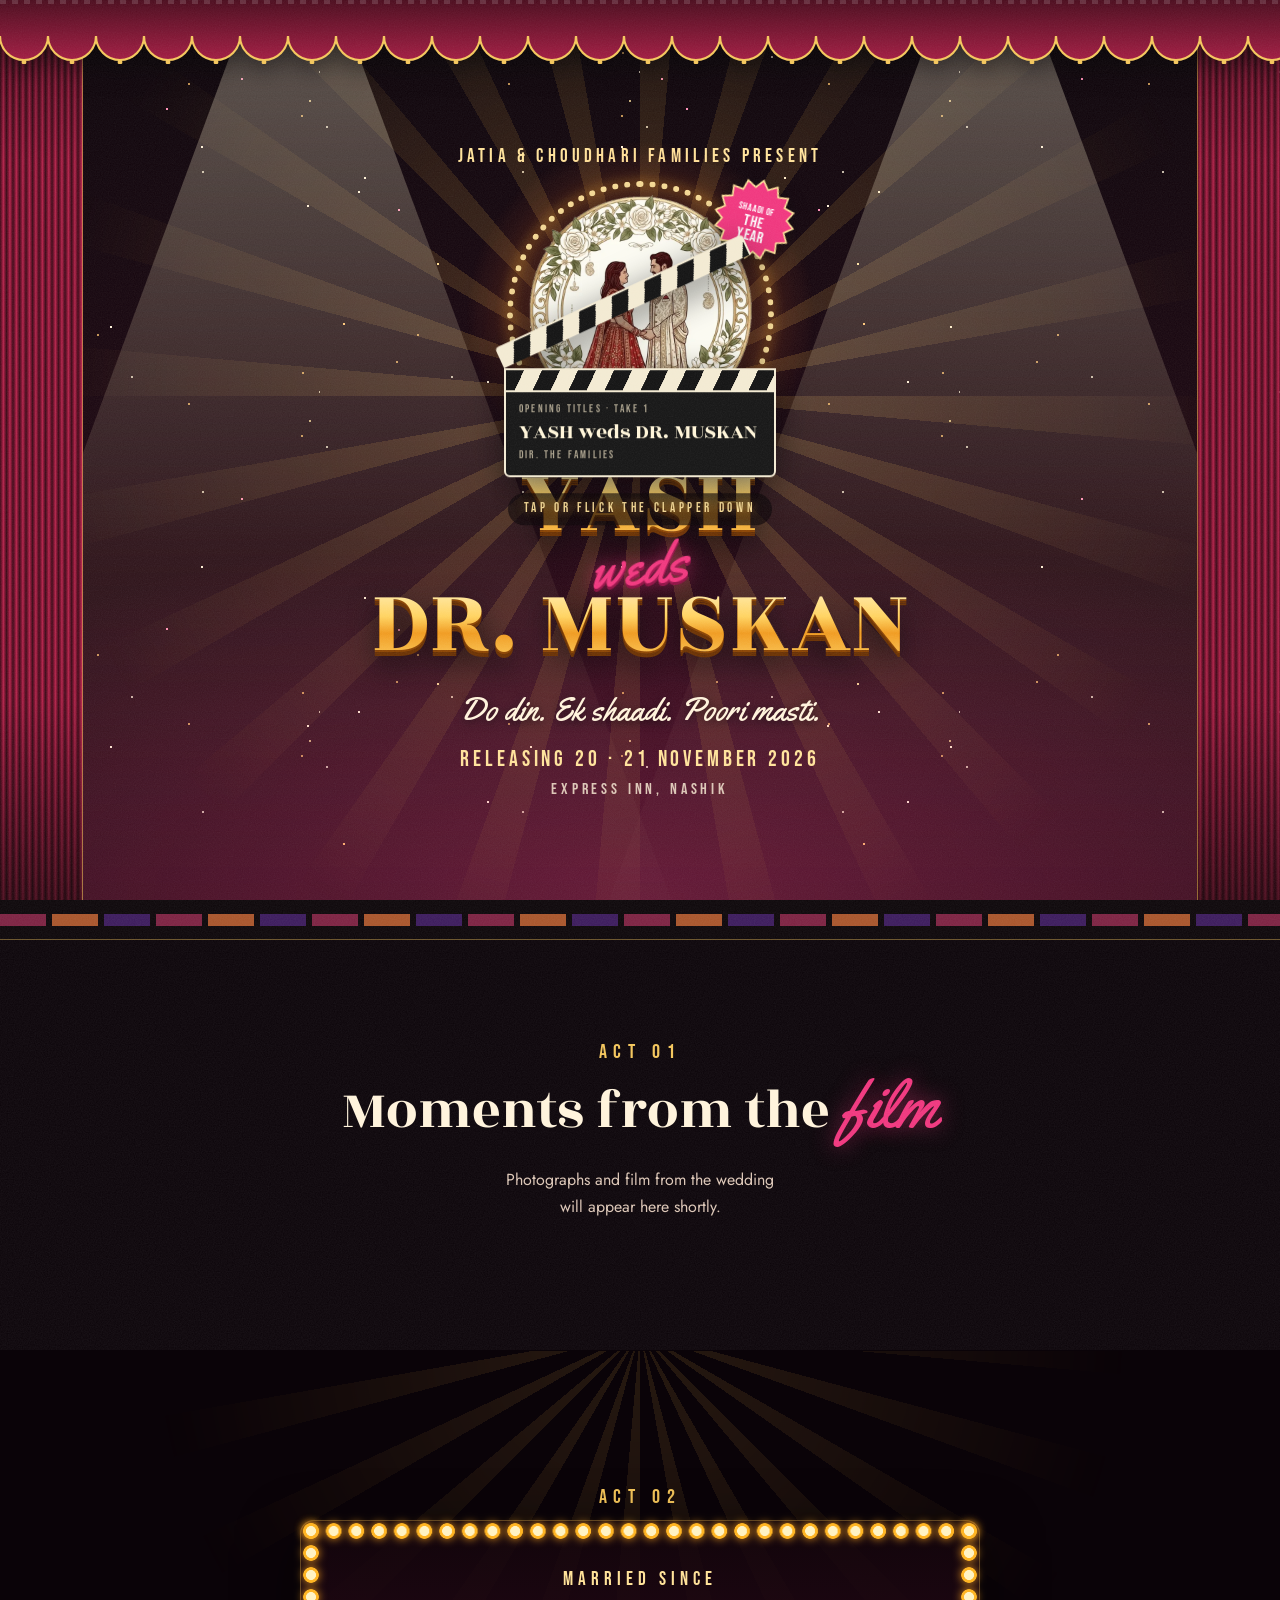
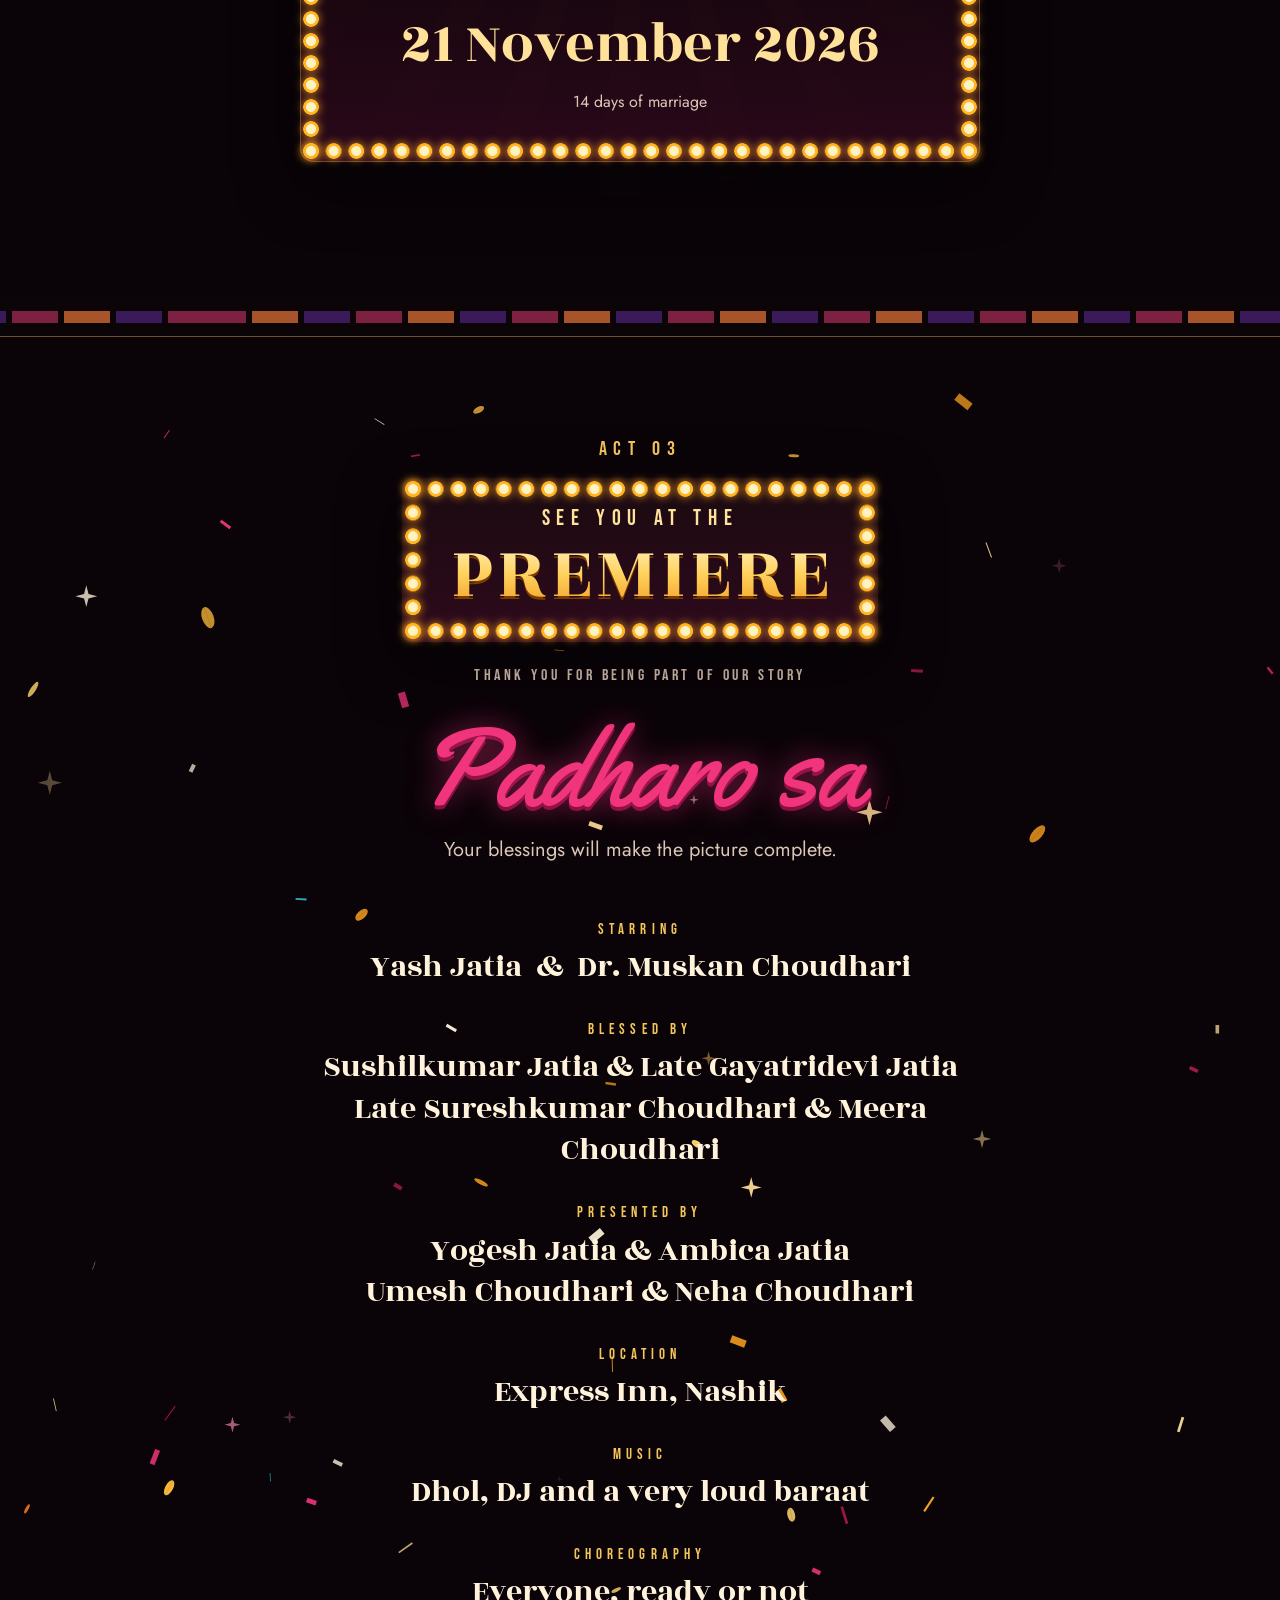
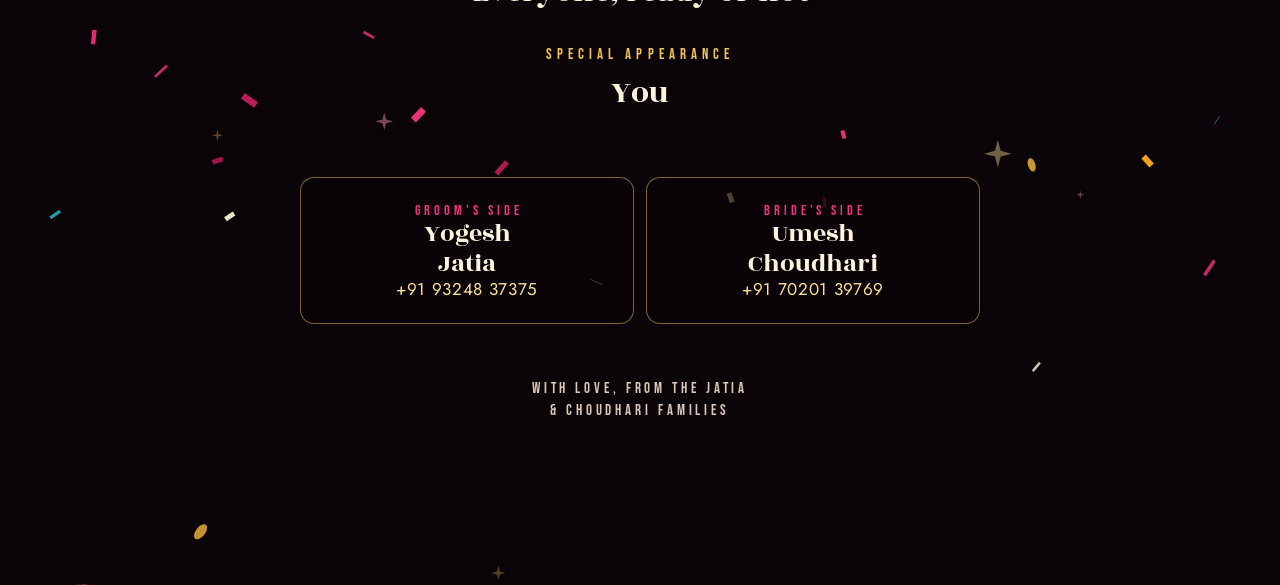
==== commit e709e1d4: "Back on Google + SEO: indexable root, canonical, OG/Twitter share image, favicons, Event JSON-LD, si" ====
--- a/v2/index.html
+++ b/v2/index.html
@@ -3,10 +3,28 @@
 <head>
 <meta charset="utf-8">
 <meta name="viewport" content="width=device-width, initial-scale=1, viewport-fit=cover">
-<title>Yash &amp; Dr. Muskan · 20–21 November 2026</title>
-<meta name="description" content="Yash weds Dr. Muskan. 20 and 21 November 2026, Express Inn, Nashik.">
-<meta name="robots" content="noindex, nofollow, noarchive, nosnippet, noimageindex">
-<meta name="googlebot" content="noindex, nofollow, noarchive, nosnippet">
+<title>Yash weds Dr. Muskan · Wedding 20–21 November 2026 · Express Inn, Nashik</title>
+<meta name="description" content="Yash Jatia weds Dr. Muskan Choudhari on 20–21 November 2026 at Express Inn, Nashik. Wedding schedule, venue, directions and travel details.">
+<meta name="robots" content="noindex, follow">
+<link rel="canonical" href="https://yashkimuskan.com/">
+<meta property="og:type" content="website">
+<meta property="og:site_name" content="Yash weds Dr. Muskan">
+<meta property="og:url" content="https://yashkimuskan.com/">
+<meta property="og:title" content="Yash weds Dr. Muskan · 20–21 November 2026">
+<meta property="og:description" content="Express Inn, Nashik. The Jatia &amp; Choudhari families invite you to two days of celebration.">
+<meta property="og:image" content="https://yashkimuskan.com/og.jpg">
+<meta property="og:image:width" content="1200">
+<meta property="og:image:height" content="630">
+<meta property="og:image:alt" content="Yash and Dr. Muskan illustration, 20–21 November 2026, Express Inn, Nashik">
+<meta property="og:locale" content="en_IN">
+<meta name="twitter:card" content="summary_large_image">
+<meta name="twitter:title" content="Yash weds Dr. Muskan · 20–21 November 2026">
+<meta name="twitter:description" content="Express Inn, Nashik. The Jatia &amp; Choudhari families invite you to two days of celebration.">
+<meta name="twitter:image" content="https://yashkimuskan.com/og.jpg">
+<link rel="icon" href="/favicon.ico" sizes="48x48">
+<link rel="icon" type="image/png" sizes="192x192" href="/favicon-192.png">
+<link rel="apple-touch-icon" href="/apple-touch-icon.png">
+<script type="application/ld+json">{"@context":"https://schema.org","@type":"Event","name":"Yash weds Dr. Muskan","alternateName":["Yash and Muskan wedding","Yash Jatia and Muskan Choudhari wedding"],"description":"Wedding of Yash Jatia and Dr. Muskan Choudhari, 20–21 November 2026 at Express Inn, Nashik.","startDate":"2026-11-20T12:00:00+05:30","endDate":"2026-11-21T23:00:00+05:30","eventStatus":"https://schema.org/EventScheduled","eventAttendanceMode":"https://schema.org/OfflineEventAttendanceMode","location":{"@type":"Place","name":"Express Inn","address":{"@type":"PostalAddress","addressLocality":"Nashik","addressRegion":"Maharashtra","addressCountry":"IN"}},"image":["https://yashkimuskan.com/og.jpg"],"url":"https://yashkimuskan.com/","organizer":{"@type":"Organization","name":"The Jatia & Choudhari families","url":"https://yashkimuskan.com/"},"performer":[{"@type":"Person","name":"Yash Jatia"},{"@type":"Person","name":"Dr. Muskan Choudhari","honorificPrefix":"Dr."}],"subEvent":[{"@type":"Event","name":"Lunch · Yash weds Dr. Muskan","startDate":"2026-11-20T13:00:00+05:30","location":{"@type":"Place","name":"Express Inn, Nashik · Grandeur Hall"}},{"@type":"Event","name":"Mayara · Yash weds Dr. Muskan","startDate":"2026-11-20T14:00:00+05:30","location":{"@type":"Place","name":"Express Inn, Nashik · Grandeur Hall"}},{"@type":"Event","name":"Mayara · Yash weds Dr. Muskan","startDate":"2026-11-20T14:30:00+05:30","location":{"@type":"Place","name":"Express Inn, Nashik · Express Royal"}},{"@type":"Event","name":"Tilak · Yash weds Dr. Muskan","startDate":"2026-11-20T18:00:00+05:30","location":{"@type":"Place","name":"Express Inn, Nashik · Lawn"}},{"@type":"Event","name":"Ring ceremony & Sangeet · Yash weds Dr. Muskan","startDate":"2026-11-20T19:00:00+05:30","location":{"@type":"Place","name":"Express Inn, Nashik · Lawn"}},{"@type":"Event","name":"Groom haldi · Yash weds Dr. Muskan","startDate":"2026-11-21T08:00:00+05:30","location":{"@type":"Place","name":"Express Inn, Nashik · Lawn"}},{"@type":"Event","name":"Carnival · Yash weds Dr. Muskan","startDate":"2026-11-21T09:00:00+05:30","location":{"@type":"Place","name":"Express Inn, Nashik · Lawn"}},{"@type":"Event","name":"Lunch · Yash weds Dr. Muskan","startDate":"2026-11-21T12:00:00+05:30","location":{"@type":"Place","name":"Express Inn, Nashik · Express Royal"}},{"@type":"Event","name":"Baraat · Yash weds Dr. Muskan","startDate":"2026-11-21T15:00:00+05:30","location":{"@type":"Place","name":"Express Inn, Nashik · Main Lobby"}},{"@type":"Event","name":"Varmala · Yash weds Dr. Muskan","startDate":"2026-11-21T17:00:00+05:30","location":{"@type":"Place","name":"Express Inn, Nashik · Lawn"}},{"@type":"Event","name":"Phera · Yash weds Dr. Muskan","startDate":"2026-11-21T18:00:00+05:30","location":{"@type":"Place","name":"Express Inn, Nashik · Lawn"}},{"@type":"Event","name":"Reception · Yash weds Dr. Muskan","startDate":"2026-11-21T20:00:00+05:30","location":{"@type":"Place","name":"Express Inn, Nashik · Lawn"}}]}</script>
 <meta name="theme-color" content="#0A0308">
 <script>document.documentElement.className='js';</script>
 <link rel="preconnect" href="https://fonts.googleapis.com">
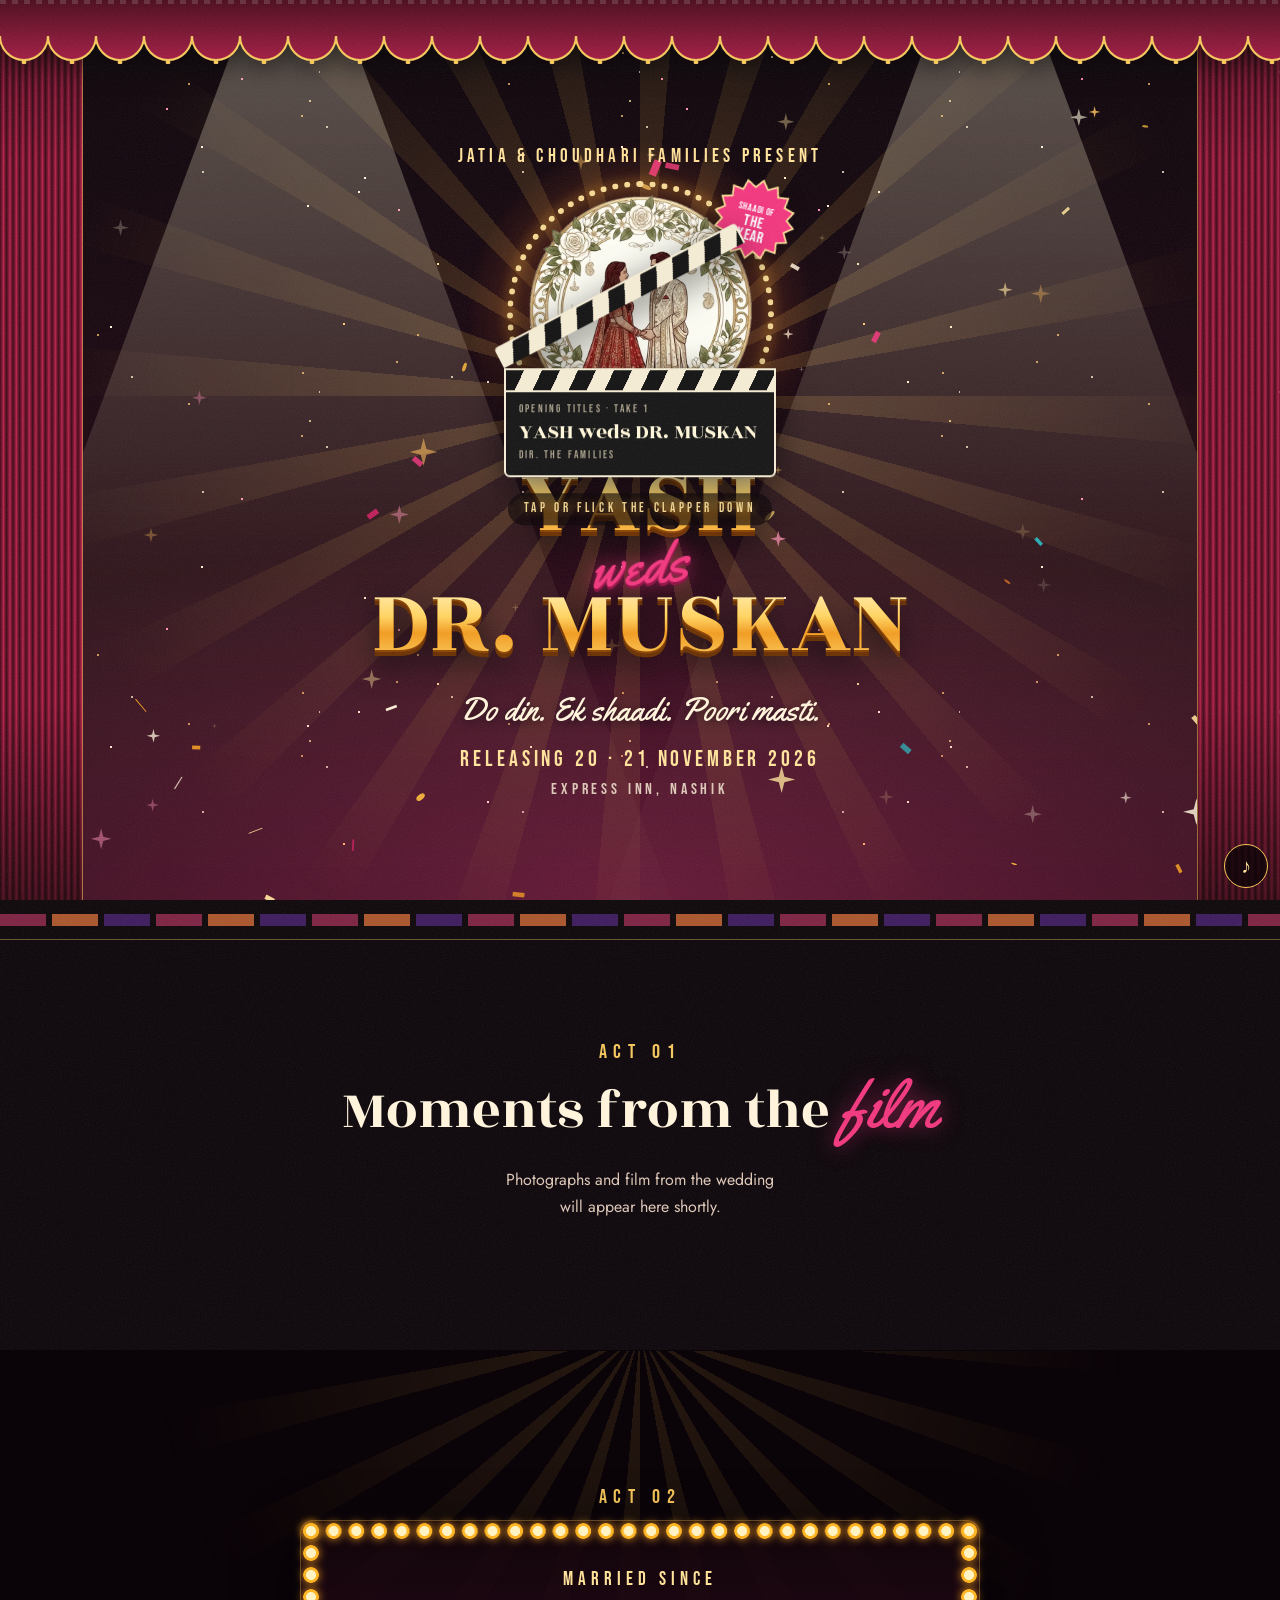
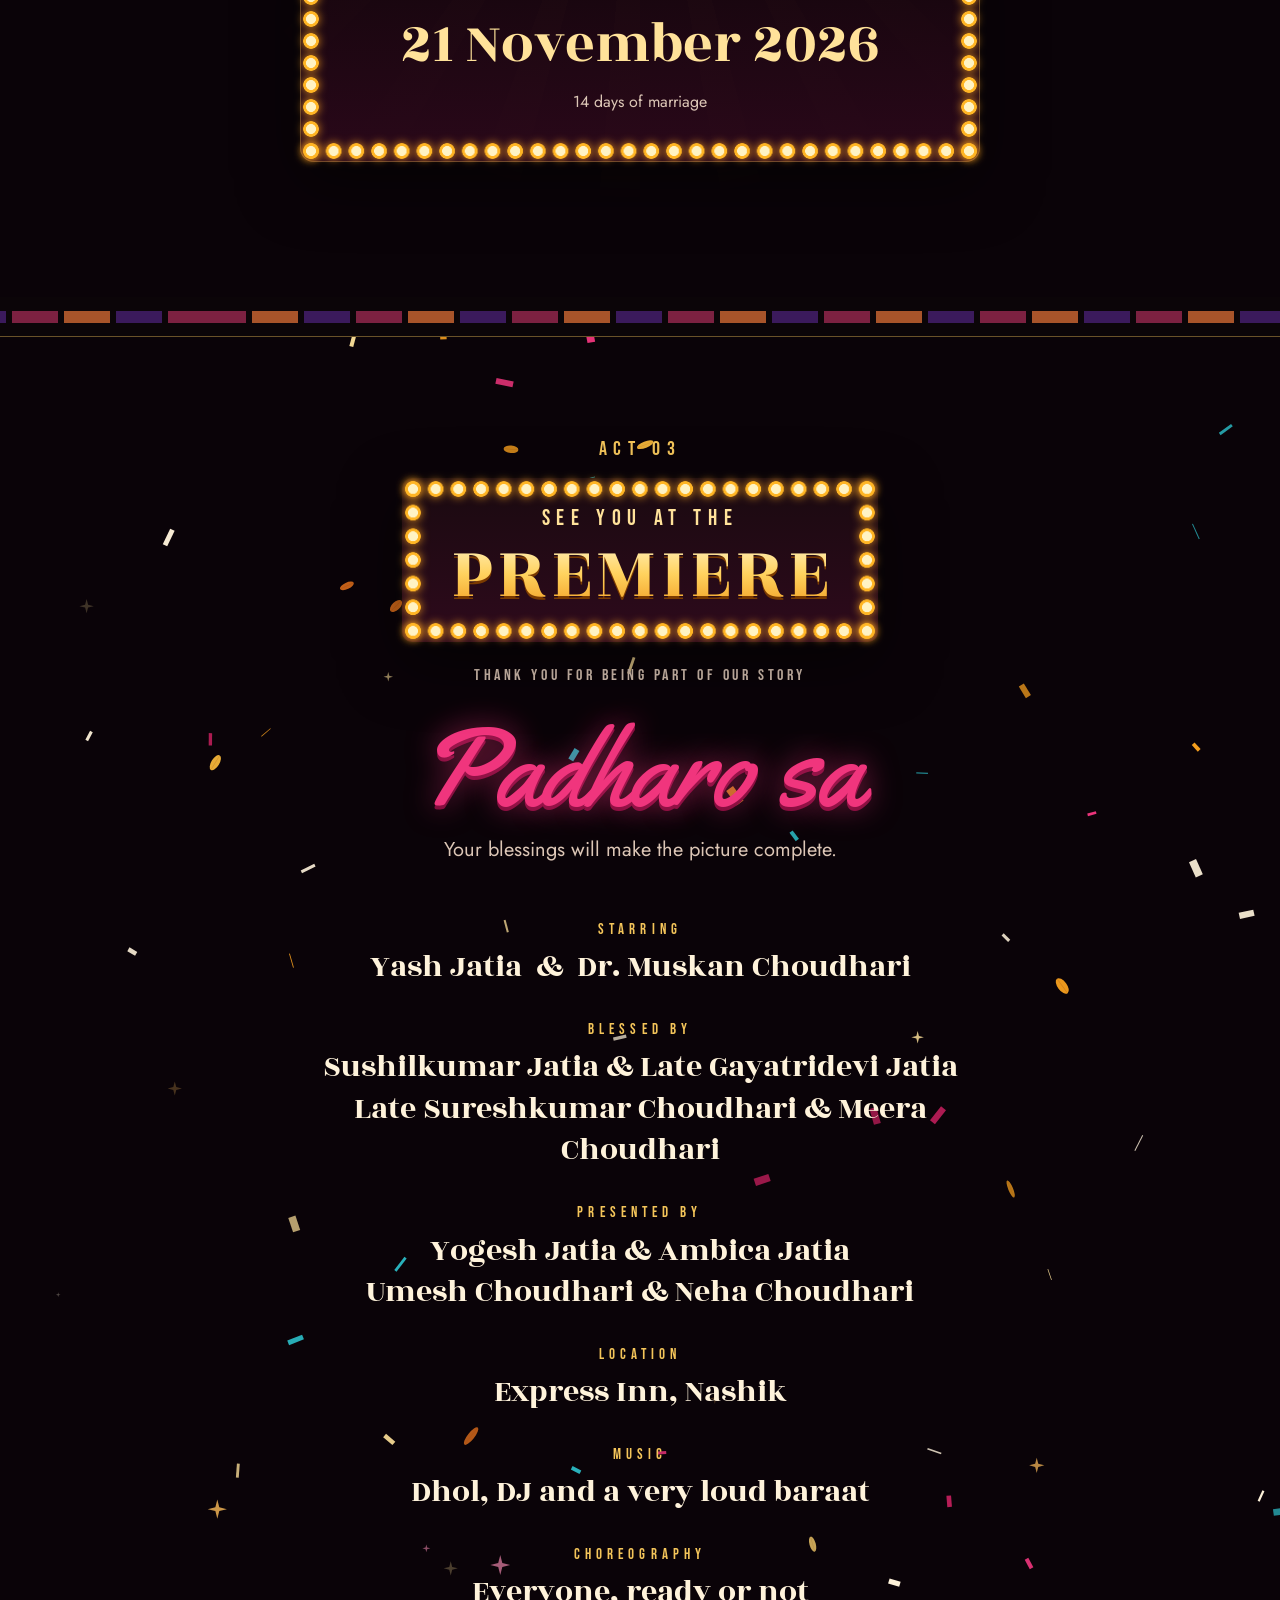
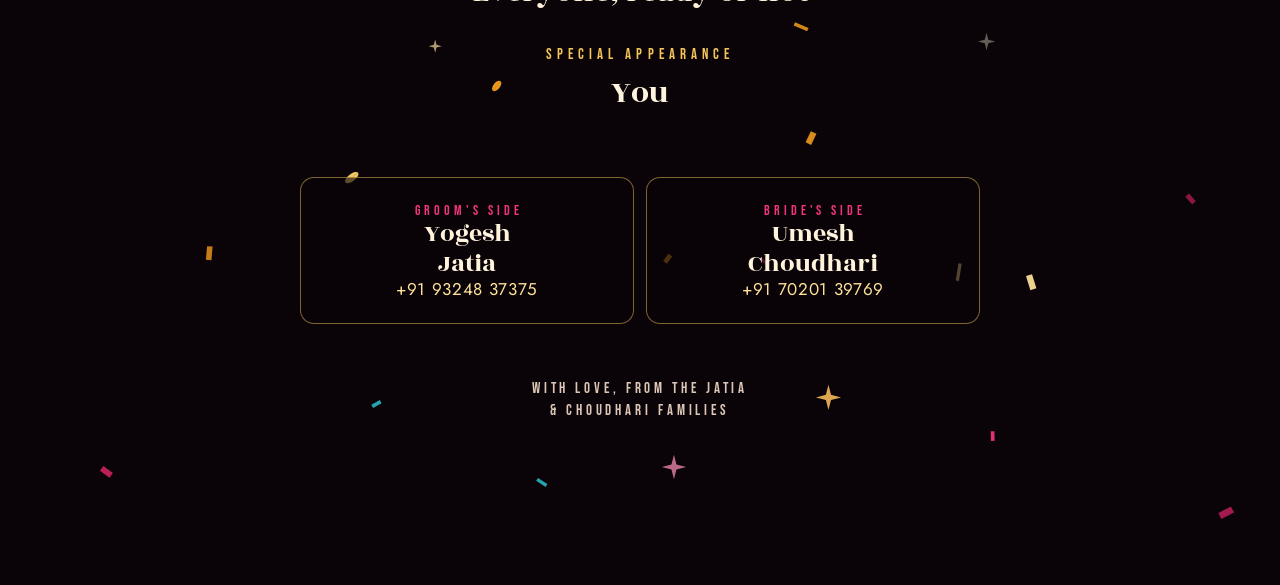
==== commit f099c569: "Background song "Tu Meri Muskaan" (original, ElevenLabs Music): starts on first tap (clapperboard), " ====
--- a/v2/index.html
+++ b/v2/index.html
@@ -73,8 +73,18 @@
 #chapMenu button b{color:var(--gold2);font-weight:400;min-width:22px;font-size:13px;letter-spacing:.04em}
 #chapMenu button[aria-current="true"]{background:rgba(240,53,125,.2)}
 #chapMenu button[aria-current="true"] b{color:#fff}
-#mbtn{display:none;position:fixed;right:12px;bottom:12px;z-index:65;width:44px;height:44px;border-radius:50%;border:1px solid var(--gold);background:rgba(11,4,7,.75);color:var(--gold2);font-size:20px;cursor:pointer}
-#mbtn.on{display:block}
+#mbtn{display:none;position:fixed;right:12px;bottom:calc(12px + env(safe-area-inset-bottom,0px));z-index:65;width:44px;height:44px;border-radius:50%;border:1px solid var(--gold);background:rgba(11,4,7,.75);color:var(--gold2);font-size:20px;line-height:1;cursor:pointer;padding:0;align-items:center;justify-content:center}
+#mbtn.on{display:flex}
+#mbtn .eq{display:none;align-items:flex-end;gap:2px;height:16px}
+#mbtn .eq i{display:block;width:3px;height:6px;background:var(--gold2);border-radius:1px;animation:eqb .9s ease-in-out infinite}
+#mbtn .eq i:nth-child(2){animation-delay:-.3s}#mbtn .eq i:nth-child(3){animation-delay:-.6s}#mbtn .eq i:nth-child(4){animation-delay:-.15s}
+#mbtn.playing .mn{display:none}#mbtn.playing .eq{display:flex}
+@keyframes eqb{0%,100%{height:4px}50%{height:16px}}
+#mbtn:focus-visible,#mtip:focus-visible{outline:2px solid var(--gold2);outline-offset:3px}
+#mtip{position:fixed;right:64px;bottom:calc(18px + env(safe-area-inset-bottom,0px));z-index:65;font:400 13px/1 'Bebas Neue',sans-serif;letter-spacing:.08em;color:#241040;background:var(--gold2);border:0;border-radius:999px;padding:9px 13px 8px;cursor:pointer;
+ opacity:0;transform:translateX(8px);pointer-events:none;transition:opacity .35s,transform .35s;box-shadow:0 6px 18px rgba(0,0,0,.35)}
+#mtip.on{opacity:1;transform:none;pointer-events:auto}
+@media (prefers-reduced-motion:reduce){#mbtn .eq i{animation:none;height:10px}#mtip{transition:none}}
 
 /* marquee bulbs */
 .marq{position:relative}
@@ -378,7 +388,8 @@
 <div id="bar" aria-hidden="true"><i></i></div>
 <div id="chap" role="button" tabindex="0" aria-haspopup="true" aria-expanded="false" aria-label="Jump to a different act"><b id="chNum">01</b><span id="chName"></span><i class="chch" aria-hidden="true"></i></div>
 <ul id="chapMenu" class="chapmenu" role="menu" aria-hidden="true"></ul>
-<button id="mbtn" aria-label="Play background music" aria-pressed="false">&#9834;</button>
+<button id="mbtn" aria-label="Play background music" aria-pressed="false"><span class="mn" aria-hidden="true">&#9834;</span><span class="eq" aria-hidden="true"><i></i><i></i><i></i><i></i></span></button>
+<button id="mtip" type="button" aria-label="Play our song">&#9834; Tap to play our song</button>
 <audio id="bgm" loop preload="none"></audio>
 
 <!-- ============ HERO : the curtains part ============ -->
@@ -614,7 +625,7 @@
 var T_UPLOAD_CLOSE=new Date('2026-11-30T23:59:00+05:30').getTime();
 var RSVP_ENDPOINT='https://script.google.com/macros/s/AKfycbyv0goxTGlCWfX36fzbVXiQ3OJa9IYulBMFdro_dhNbn2l87YY2HD1rsZBgyiWWyyGo/exec'; // photo uploader endpoint (unchanged)
 var MEMORIES={playlistId:'',albumUrl:'',photos:[],uploads:true};
-var MUSIC_SRC='';
+var MUSIC_SRC=(location.protocol==='file:')?'':'/music.mp3'; // "Tu Meri Muskaan" (original, ElevenLabs Music) — off in local file:// previews
 
 var hero=$('hero'), skyEl=$('sky'), barFill=$('bar').firstElementChild, chap=$('chap'), chNum=$('chNum'), chName=$('chName');
 var evEls=$$('.ev[data-t]').map(function(e){return {el:e,t:new Date(e.getAttribute('data-t')).getTime(),name:e.querySelector('.en').textContent,place:e.querySelector('.ep').textContent};});
@@ -801,13 +812,36 @@
 })();
 
 // ======================= MUSIC =======================
+// Autoplays on the guest's first tap/click/key (the clapperboard tap counts) — browsers block sound before any gesture.
+// Muting is remembered per device (localStorage ym_music=off). Pauses while the tab is hidden.
 (function(){
-  var b=$('mbtn'),a=$('bgm');if(!MUSIC_SRC)return;
-  a.src=MUSIC_SRC;a.volume=.45;b.classList.add('on');
-  b.addEventListener('click',function(){
-    if(a.paused){a.play().then(function(){b.setAttribute('aria-pressed','true');b.style.background='#E2B857';b.style.color='#241040';}).catch(function(){});}
-    else{a.pause();b.setAttribute('aria-pressed','false');b.style.background='';b.style.color='';}
-  });
+  var b=$('mbtn'),a=$('bgm'),tip=$('mtip');if(!MUSIC_SRC||!b||!a)return;
+  var VOL=.42,muted=false,started=false,fadeT=null,wasPlaying=false;
+  try{muted=localStorage.getItem('ym_music')==='off';}catch(e){}
+  a.src=MUSIC_SRC;a.loop=true;a.volume=0;b.classList.add('on');
+  window.addEventListener('load',function(){try{a.preload='auto';a.load();}catch(e){}});
+  function ui(){var p=!a.paused;b.classList.toggle('playing',p);b.setAttribute('aria-pressed',p?'true':'false');
+    b.setAttribute('aria-label',p?'Mute background music':'Play background music');if(tip&&p)tip.classList.remove('on');}
+  function fade(to,ms,done){clearInterval(fadeT);var from=a.volume,t0=Date.now();
+    fadeT=setInterval(function(){var k=Math.min(1,(Date.now()-t0)/ms);a.volume=Math.max(0,Math.min(1,from+(to-from)*k));if(k>=1){clearInterval(fadeT);done&&done();}},40);}
+  var EV=['pointerdown','touchend','keydown','click'],listening=true,trying=false;
+  function unlisten(){if(!listening)return;listening=false;EV.forEach(function(t){D.removeEventListener(t,first,true);});}
+  function play(delay){var p;trying=true;try{p=a.play();}catch(e){trying=false;return;}
+    if(p&&p.then){p.then(function(){trying=false;started=true;unlisten();ui();setTimeout(function(){fade(VOL,2200);},delay||0);}).catch(function(){trying=false;ui();});}
+    else{trying=false;started=true;unlisten();ui();fade(VOL,2200);}}
+  function stop(){fade(0,350,function(){a.pause();ui();});}
+  // first real gesture anywhere starts the song (unless the guest muted it before); keeps listening until a play actually succeeds
+  function first(e){if(e&&e.target&&(e.target===b||b.contains(e.target)))return;
+    if(muted){unlisten();return;} if(a.paused&&!trying)play(900);}
+  EV.forEach(function(t){D.addEventListener(t,first,true);});
+  // some browsers (desktop, returning visitors) allow sound without a gesture — try quietly once the curtain is open
+  if(typeof afterHeroOpen==='function')afterHeroOpen(function(){if(!muted&&a.paused){var p;try{p=a.play();}catch(e){}
+      if(p&&p.then)p.then(function(){started=true;ui();fade(VOL,2200);}).catch(function(){if(tip)tip.classList.add('on');setTimeout(function(){tip&&tip.classList.remove('on');},7000);});}},1200);
+  b.addEventListener('click',function(e){e.stopPropagation();
+    if(a.paused){muted=false;try{localStorage.removeItem('ym_music');}catch(x){}play(0);}
+    else{muted=true;try{localStorage.setItem('ym_music','off');}catch(x){}stop();}});
+  if(tip)tip.addEventListener('click',function(){tip.classList.remove('on');muted=false;try{localStorage.removeItem('ym_music');}catch(x){}play(0);});
+  D.addEventListener('visibilitychange',function(){if(D.hidden){wasPlaying=!a.paused;if(wasPlaying)a.pause();}else if(wasPlaying&&!muted){a.play().catch(function(){});}ui();});
 })();
 
 // ======================= PARTICLES =======================
